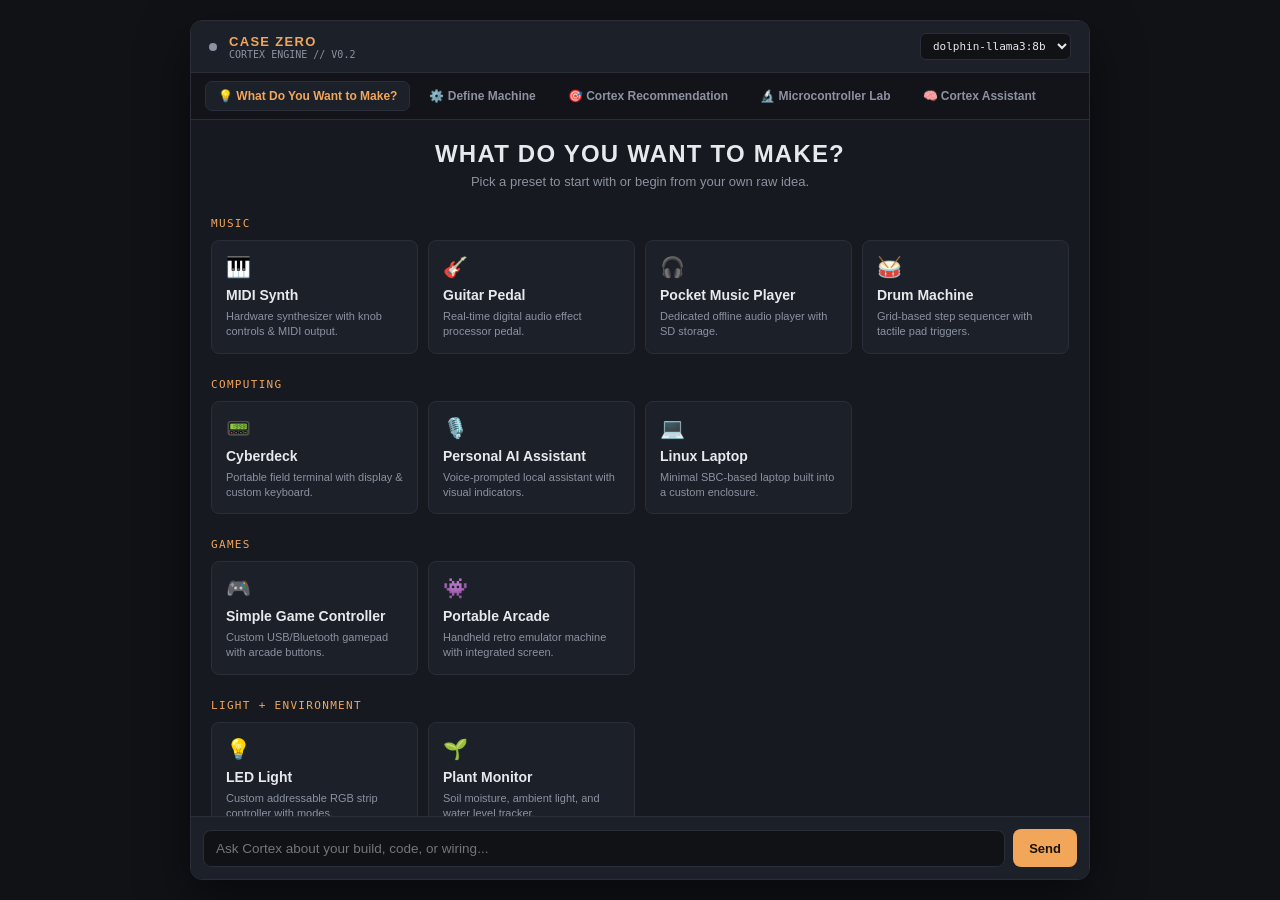
==== index.html @ 2a964c76 "Rename gemini-code-1789108993458.html to index.html" ====
<!DOCTYPE html>
<html lang="en">
<head>
<meta charset="UTF-8">
<meta name="viewport" content="width=device-width, initial-scale=1">
<title>Case Zero — Creation-First Hardware Builder</title>
<style>
  :root{
    --bg: #101216;
    --panel: #161920;
    --panel-2: #1c2029;
    --border: #292e39;
    --border-bright: #3a4150;
    --text: #e7e9ec;
    --muted: #8b92a0;
    --accent: #f2a65a;
    --accent-dim: #7a5a34;
    --accent-glow: rgba(242, 166, 90, 0.15);
    --ok: #4ade80;
    --err: #f2555a;
    --mono: ui-monospace, SFMono-Regular, "SF Mono", Menlo, Consolas, monospace;
    --sans: -apple-system, BlinkMacSystemFont, "Segoe UI", Roboto, Helvetica, Arial, sans-serif;
  }
  *{ box-sizing: border-box; }
  html,body{ height:100%; margin:0; }
  body{
    background: var(--bg); color: var(--text); font-family: var(--sans);
    display:flex; justify-content:center; padding: 20px 16px;
  }
  .device{
    width:100%; max-width: 900px; display:flex; flex-direction:column;
    height: calc(100vh - 40px); background: var(--panel);
    border: 1px solid var(--border); border-radius: 12px; overflow:hidden;
    box-shadow: 0 20px 50px rgba(0,0,0,0.5);
  }
  
  /* TOP BAR */
  .bar{ display:flex; align-items:center; gap:12px; padding: 12px 18px; border-bottom: 1px solid var(--border); background: var(--panel-2); }
  .dot{ width:8px; height:8px; border-radius:50%; background: var(--muted); flex-shrink:0; transition: background .2s; }
  .dot.ok{ background: var(--ok); box-shadow: 0 0 8px var(--ok); }
  .dot.err{ background: var(--err); box-shadow: 0 0 8px var(--err); }
  .bar .device-col{ display:flex; flex-direction:column; }
  .bar .brand{ font-weight:800; font-size: 13px; letter-spacing: 0.1em; color: var(--accent); }
  .bar .device-tag{ font-size: 10px; color: var(--muted); font-family: var(--mono); }
  select#modelSelect{
    margin-left:auto; background: var(--bg); color: var(--text);
    border: 1px solid var(--border); border-radius: 6px; padding: 5px 8px;
    font-family: var(--mono); font-size: 11px;
  }

  /* NAVIGATION */
  .czNav{ display:flex; gap:6px; padding:8px 14px; border-bottom:1px solid var(--border); background:#12141a; overflow-x:auto; flex-shrink:0 }
  .czTab{ flex-shrink:0; background:transparent; color:var(--muted); border:1px solid transparent; border-radius:7px; padding:7px 12px; font-size:12px; font-weight:600; cursor:pointer; transition: all 0.15s ease; }
  .czTab:hover{ color:var(--text); border-color:var(--border) }
  .czTab.active{ background:var(--panel-2); color:var(--accent); border-color:var(--border) }

  /* VIEW STACK */
  .viewStack{ flex:1; min-height:0; overflow:hidden; position: relative; }
  .czView{ display:none; height:100%; overflow-y:auto; padding:20px; }
  .czView.active{ display:block; }

  /* PRESET HUB (WHAT DO YOU WANT TO MAKE?) */
  .hubHeader{ text-align: center; margin-bottom: 28px; }
  .hubHeader h1{ font-size: 24px; font-weight: 800; letter-spacing: 0.05em; margin: 0 0 6px 0; color: var(--text); }
  .hubHeader p{ font-size: 13px; color: var(--muted); margin: 0; }

  .categorySection{ margin-bottom: 24px; }
  .categoryTitle{ font-size: 11px; font-family: var(--mono); letter-spacing: 0.12em; color: var(--accent); margin-bottom: 10px; text-transform: uppercase; }
  .presetGrid{ display: grid; grid-template-columns: repeat(auto-fill, minmax(190px, 1fr)); gap: 10px; }
  .presetCard{
    background: var(--panel-2); border: 1px solid var(--border); border-radius: 8px; padding: 14px;
    cursor: pointer; transition: all 0.15s ease; display: flex; flex-direction: column; gap: 6px;
  }
  .presetCard:hover{ border-color: var(--accent); transform: translateY(-2px); background: #222631; }
  .presetIcon{ font-size: 20px; margin-bottom: 2px; }
  .presetName{ font-weight: 700; font-size: 14px; color: var(--text); }
  .presetDesc{ font-size: 11px; color: var(--muted); line-height: 1.35; }
  .scratchCard{ border: 1px dashed var(--accent-dim); background: var(--accent-glow); }
  .scratchCard:hover{ border-color: var(--accent); background: rgba(242, 166, 90, 0.25); }

  /* DEFINE THE MACHINE FORM */
  .machineForm{ max-width: 680px; margin: 0 auto; display: flex; flex-direction: column; gap: 22px; }
  .formBlock{ background: var(--panel-2); border: 1px solid var(--border); border-radius: 10px; padding: 18px; }
  .formBlock h3{ margin: 0 0 12px 0; font-size: 14px; color: var(--accent); font-family: var(--mono); letter-spacing: 0.05em; }
  
  .checkboxGrid{ display: grid; grid-template-columns: repeat(auto-fill, minmax(180px, 1fr)); gap: 8px; }
  .checkTile{
    display: flex; align-items: center; gap: 8px; background: var(--bg); border: 1px solid var(--border);
    padding: 8px 10px; border-radius: 6px; font-size: 12.5px; cursor: pointer; user-select: none;
  }
  .checkTile input{ accent-color: var(--accent); }
  .checkTile:hover{ border-color: var(--border-bright); }

  .radioGroup{ display: flex; flex-wrap: wrap; gap: 8px; }
  .radioTile{
    background: var(--bg); border: 1px solid var(--border); padding: 8px 14px; border-radius: 6px;
    font-size: 12px; cursor: pointer; font-family: var(--mono); color: var(--muted);
  }
  .radioTile.selected{ border-color: var(--accent); color: var(--accent); background: var(--accent-glow); }

  .submitBtn{
    background: var(--accent); color: #1a1206; border: 0; padding: 12px 20px; border-radius: 8px;
    font-weight: 700; font-size: 13.5px; cursor: pointer; width: 100%; transition: opacity 0.15s ease;
  }
  .submitBtn:hover{ opacity: 0.9; }

  /* CORTEX RECOMMENDS VIEW */
  .recommendBox{ max-width: 720px; margin: 0 auto; display: flex; flex-direction: column; gap: 16px; }
  .recHeader{ background: var(--panel-2); border: 1px solid var(--border); border-radius: 10px; padding: 20px; }
  .recHeader .eyebrow{ font: 10px var(--mono); color: var(--accent); letter-spacing: 0.15em; }
  .recHeader h2{ font-size: 22px; margin: 4px 0 10px 0; }
  .recHeader .whyText{ font-size: 13px; color: var(--muted); line-height: 1.5; margin-bottom: 14px; }
  
  .specPills{ display: flex; gap: 6px; flex-wrap: wrap; margin-top: 10px; }
  .specPill{ background: var(--bg); border: 1px solid var(--border); font-size: 11px; font-family: var(--mono); padding: 4px 8px; border-radius: 4px; color: var(--ok); }

  .partsGrid{ display: grid; grid-template-columns: 1fr 1fr; gap: 12px; }
  .partListCard{ background: var(--panel-2); border: 1px solid var(--border); border-radius: 10px; padding: 16px; }
  .partListCard h4{ margin: 0 0 10px 0; font-size: 12px; font-family: var(--mono); color: var(--accent); }
  .partListCard ul{ margin: 0; padding-left: 18px; font-size: 12.5px; color: var(--text); line-height: 1.6; }

  .gameplanCard{ background: var(--panel-2); border: 1px solid var(--border); border-radius: 10px; padding: 18px; }
  .gameplanCard h3{ margin: 0 0 14px 0; font-size: 14px; font-family: var(--mono); color: var(--accent); }
  .stepRow{ display: flex; gap: 12px; margin-bottom: 12px; font-size: 13px; }
  .stepNum{ font-family: var(--mono); font-weight: 700; color: var(--accent); width: 20px; }
  .stepText b{ display: block; color: var(--text); margin-bottom: 2px; }
  .stepText span{ font-size: 11.5px; color: var(--muted); }

  .machineryBtn{
    background: var(--panel-2); border: 1px solid var(--border-bright); color: var(--accent);
    padding: 10px 16px; border-radius: 8px; font-family: var(--mono); font-size: 11.5px;
    cursor: pointer; text-align: center; margin-top: 10px; transition: all 0.15s ease;
  }
  .machineryBtn:hover{ background: var(--accent-glow); border-color: var(--accent); }

  /* MICROCONTROLLER LAB (THE MACHINERY) */
  .labTable{ width: 100%; border-collapse: collapse; margin-top: 14px; font-size: 12px; }
  .labTable th, .labTable td{ padding: 10px 12px; text-align: left; border-bottom: 1px solid var(--border); }
  .labTable th{ font-family: var(--mono); color: var(--accent); font-size: 10.5px; text-transform: uppercase; background: var(--panel-2); }
  .labTable tr:hover td{ background: var(--panel-2); }

  /* CHAT VIEW */
  .chat{ height: 100%; display:flex; flex-direction:column; gap: 14px; overflow-y: auto; }
  .msg{ max-width: 88%; line-height: 1.5; font-size: 14px; white-space: pre-wrap; word-wrap: break-word; }
  .msg.user{ align-self:flex-end; background: var(--panel-2); border: 1px solid var(--border); padding: 10px 14px; border-radius: 12px 12px 2px 12px; }
  .msg.assistant{ align-self:flex-start; border-left: 2px solid var(--accent); padding-left: 12px; }
  .msg.system{ align-self:center; color: var(--muted); font-family: var(--mono); font-size: 11px; text-align:center; }

  /* INPUT & ATTACH */
  .inputRow{ display:flex; gap:8px; padding: 12px; border-top: 1px solid var(--border); background: var(--panel-2); align-items:flex-end; }
  textarea#input{ flex:1; resize:none; background: var(--bg); color: var(--text); border: 1px solid var(--border); border-radius: 8px; padding: 10px 12px; font-family: var(--sans); font-size: 13.5px; max-height: 120px; }
  textarea#input:focus{ outline: none; border-color: var(--accent-dim); }
  button.actionBtn{ border:none; border-radius: 8px; padding: 0 16px; height: 38px; font-size: 13px; font-weight:600; cursor:pointer; background: var(--accent); color: #1a1206; }
</style>
</head>
<body>

<div class="device">
  <div class="bar">
    <span class="dot" id="statusDot"></span>
    <div class="device-col">
      <span class="brand">CASE ZERO</span>
      <span class="device-tag">CORTEX ENGINE // V0.2</span>
    </div>
    <select id="modelSelect"><option>dolphin-llama3:8b</option></select>
  </div>

  <div class="czNav">
    <button class="czTab active" data-view="hubView">💡 What Do You Want to Make?</button>
    <button class="czTab" data-view="machineView">⚙️ Define Machine</button>
    <button class="czTab" data-view="recommendView">🎯 Cortex Recommendation</button>
    <button class="czTab" data-view="labView">🔬 Microcontroller Lab</button>
    <button class="czTab" data-view="chatView">🧠 Cortex Assistant</button>
  </div>

  <div class="viewStack">
    
    <!-- VIEW 1: PRESET HUB -->
    <section class="czView active" id="hubView">
      <div class="hubHeader">
        <h1>WHAT DO YOU WANT TO MAKE?</h1>
        <p>Pick a preset to start with or begin from your own raw idea.</p>
      </div>

      <div class="categorySection">
        <div class="categoryTitle">MUSIC</div>
        <div class="presetGrid">
          <div class="presetCard" onclick="selectPreset('midi-synth')">
            <div class="presetIcon">🎹</div>
            <div class="presetName">MIDI Synth</div>
            <div class="presetDesc">Hardware synthesizer with knob controls & MIDI output.</div>
          </div>
          <div class="presetCard" onclick="selectPreset('guitar-pedal')">
            <div class="presetIcon">🎸</div>
            <div class="presetName">Guitar Pedal</div>
            <div class="presetDesc">Real-time digital audio effect processor pedal.</div>
          </div>
          <div class="presetCard" onclick="selectPreset('pocket-player')">
            <div class="presetIcon">🎧</div>
            <div class="presetName">Pocket Music Player</div>
            <div class="presetDesc">Dedicated offline audio player with SD storage.</div>
          </div>
          <div class="presetCard" onclick="selectPreset('drum-machine')">
            <div class="presetIcon">🥁</div>
            <div class="presetName">Drum Machine</div>
            <div class="presetDesc">Grid-based step sequencer with tactile pad triggers.</div>
          </div>
        </div>
      </div>

      <div class="categorySection">
        <div class="categoryTitle">COMPUTING</div>
        <div class="presetGrid">
          <div class="presetCard" onclick="selectPreset('cyberdeck')">
            <div class="presetIcon">📟</div>
            <div class="presetName">Cyberdeck</div>
            <div class="presetDesc">Portable field terminal with display & custom keyboard.</div>
          </div>
          <div class="presetCard" onclick="selectPreset('ai-assistant')">
            <div class="presetIcon">🎙️</div>
            <div class="presetName">Personal AI Assistant</div>
            <div class="presetDesc">Voice-prompted local assistant with visual indicators.</div>
          </div>
          <div class="presetCard" onclick="selectPreset('linux-laptop')">
            <div class="presetIcon">💻</div>
            <div class="presetName">Linux Laptop</div>
            <div class="presetDesc">Minimal SBC-based laptop built into a custom enclosure.</div>
          </div>
        </div>
      </div>

      <div class="categorySection">
        <div class="categoryTitle">GAMES</div>
        <div class="presetGrid">
          <div class="presetCard" onclick="selectPreset('game-controller')">
            <div class="presetIcon">🎮</div>
            <div class="presetName">Simple Game Controller</div>
            <div class="presetDesc">Custom USB/Bluetooth gamepad with arcade buttons.</div>
          </div>
          <div class="presetCard" onclick="selectPreset('portable-arcade')">
            <div class="presetIcon">👾</div>
            <div class="presetName">Portable Arcade</div>
            <div class="presetDesc">Handheld retro emulator machine with integrated screen.</div>
          </div>
        </div>
      </div>

      <div class="categorySection">
        <div class="categoryTitle">LIGHT + ENVIRONMENT</div>
        <div class="presetGrid">
          <div class="presetCard" onclick="selectPreset('led-light')">
            <div class="presetIcon">💡</div>
            <div class="presetName">LED Light</div>
            <div class="presetDesc">Custom addressable RGB strip controller with modes.</div>
          </div>
          <div class="presetCard" onclick="selectPreset('plant-monitor')">
            <div class="presetIcon">🌱</div>
            <div class="presetName">Plant Monitor</div>
            <div class="presetDesc">Soil moisture, ambient light, and water level tracker.</div>
          </div>
        </div>
      </div>

      <div class="categorySection">
        <div class="categoryTitle">OR START FROM SCRATCH</div>
        <div class="presetGrid">
          <div class="presetCard scratchCard" onclick="selectPreset('scratch')">
            <div class="presetIcon">✨</div>
            <div class="presetName">I Have An Idea</div>
            <div class="presetDesc">Define a custom hardware machine from a blank slate.</div>
          </div>
        </div>
      </div>
    </section>

    <!-- VIEW 2: DEFINE THE MACHINE -->
    <section class="czView" id="machineView">
      <div class="machineForm">
        <div class="formBlock">
          <h3 id="selectedPresetTitle">DEFINING YOUR MACHINE</h3>
          <p style="font-size: 12.5px; color: var(--muted); margin-bottom: 12px;">What do you want it to do?</p>
          <div class="checkboxGrid" id="functionCheckboxes">
            <label class="checkTile"><input type="checkbox" value="Play sounds"> Play sounds</label>
            <label class="checkTile"><input type="checkbox" value="Accept buttons"> Accept buttons</label>
            <label class="checkTile"><input type="checkbox" value="Read knobs"> Read knobs</label>
            <label class="checkTile"><input type="checkbox" value="Control MIDI"> Control MIDI</label>
            <label class="checkTile"><input type="checkbox" value="Display information"> Display information</label>
            <label class="checkTile"><input type="checkbox" value="Save settings"> Save settings</label>
            <label class="checkTile"><input type="checkbox" value="Connect wirelessly"> Connect wirelessly</label>
          </div>
        </div>

        <div class="formBlock">
          <h3>HOW SHOULD IT CONNECT?</h3>
          <div class="radioGroup" id="connectionGroup">
            <div class="radioTile selected" onclick="selectRadio(this, 'Nothing')">○ Nothing</div>
            <div class="radioTile" onclick="selectRadio(this, 'USB')">○ USB</div>
            <div class="radioTile" onclick="selectRadio(this, 'Wi-Fi')">○ Wi-Fi</div>
            <div class="radioTile" onclick="selectRadio(this, 'Bluetooth')">○ Bluetooth</div>
            <div class="radioTile" onclick="selectRadio(this, 'USB + Bluetooth')">○ USB + Bluetooth</div>
            <div class="radioTile" onclick="selectRadio(this, 'Wi-Fi + Bluetooth')">○ Wi-Fi + Bluetooth</div>
          </div>
        </div>

        <div class="formBlock">
          <h3>HOW MUCH DO YOU WANT TO SPEND?</h3>
          <div class="radioGroup" id="budgetGroup">
            <div class="radioTile selected" onclick="selectRadio(this, '$')">$ Basic</div>
            <div class="radioTile" onclick="selectRadio(this, '$$')">$$ Affordable</div>
            <div class="radioTile" onclick="selectRadio(this, '$$$')">$$$ More capable</div>
            <div class="radioTile" onclick="selectRadio(this, '$$$$')">$$$$ Advanced</div>
            <div class="radioTile" onclick="selectRadio(this, '$$$$$')">$$$$$ Go wild</div>
          </div>
        </div>

        <button class="submitBtn" onclick="generateRecommendation()">CORTEX, RECOMMEND MY BUILD</button>
      </div>
    </section>

    <!-- VIEW 3: CORTEX RECOMMENDS -->
    <section class="czView" id="recommendView">
      <div class="recommendBox">
        <div class="recHeader">
          <div class="eyebrow">CORTEX RECOMMENDS</div>
          <h2 id="recBoardName">Raspberry Pi Pico 2</h2>
          <div class="whyText" id="recWhyText">Good fit for buttons, knobs, MIDI, displays, and real-time hardware control.</div>
          <div style="font-size: 11px; font-family: var(--mono); color: var(--muted); margin-bottom: 6px;">CAPABILITIES VERIFIED:</div>
          <div class="specPills">
            <span class="specPill">✓ GPIO</span>
            <span class="specPill">✓ ADC</span>
            <span class="specPill">✓ PWM</span>
            <span class="specPill">✓ SPI</span>
            <span class="specPill">✓ I2C</span>
          </div>
        </div>

        <div class="partsGrid">
          <div class="partListCard">
            <h4>YOU WILL NEED</h4>
            <ul id="recPartsList">
              <li>Pico 2 Microcontroller</li>
              <li>MIDI interface components</li>
              <li>Potentiometers (10k)</li>
              <li>Tactile buttons</li>
              <li>Breadboard & Wires</li>
            </ul>
          </div>
          <div class="partListCard">
            <h4>YOU MAY ALSO WANT</h4>
            <ul id="recOptionalList">
              <li>OLED Display (128x64)</li>
              <li>Case Zero Enclosure</li>
              <li>Rechargeable LiPo Battery</li>
            </ul>
          </div>
        </div>

        <div class="gameplanCard">
          <h3>BUILD THIS PROJECT</h3>
          <div class="stepRow"><div class="stepNum">1</div><div class="stepText"><b>Get the parts</b><span>Gather your board, sensors, and breadboard cables.</span></div></div>
          <div class="stepRow"><div class="stepNum">2</div><div class="stepText"><b>Wire it</b><span>Follow the Cortex Pin Mapper to build the breadboard prototype.</span></div></div>
          <div class="stepRow"><div class="stepNum">3</div><div class="stepText"><b>Upload the starter code</b><span>Flash the initial C++/MicroPython starter template.</span></div></div>
          <div class="stepRow"><div class="stepNum">4</div><div class="stepText"><b>Test each part</b><span>Run individual diagnostic checks on buttons, knobs, and sensors.</span></div></div>
          <div class="stepRow"><div class="stepNum">5</div><div class="stepText"><b>Make your enclosure</b><span>Fit the working circuit into your Case Zero shell setup.</span></div></div>
          <div class="stepRow"><div class="stepNum">6</div><div class="stepText"><b>Modify it</b><span>Expand capabilities with add-ons and custom code logic.</span></div></div>
        </div>

        <button class="machineryBtn" onclick="switchTab('labView')">WHY THIS BOARD? Reveal Microcontroller Machinery →</button>
      </div>
    </section>

    <!-- VIEW 4: MICROCONTROLLER LAB -->
    <section class="czView" id="labView">
      <div style="margin-bottom: 16px;">
        <div style="font-family: var(--mono); font-size: 10px; color: var(--accent); letter-spacing: 0.1em;">HARDWARE COMPARISON ENGINE</div>
        <h2 style="margin: 4px 0;">Microcontroller Matrix</h2>
        <p style="font-size: 12.5px; color: var(--muted);">Compare options when you want to look under the hood of Cortex's recommendations.</p>
      </div>

      <table class="labTable">
        <thead>
          <tr>
            <th>Board</th>
            <th>Best For</th>
            <th>Cost</th>
            <th>Wireless</th>
            <th>Key Hardware Specs</th>
          </tr>
        </thead>
        <tbody>
          <tr>
            <td><b>Pico 2</b></td>
            <td>Hardware projects & real-time control</td>
            <td>$$</td>
            <td>No</td>
            <td>520 KB SRAM, 4 MB Flash, 2x SPI, 2x I2C, 2x UART, 24 PWM</td>
          </tr>
          <tr>
            <td><b>Pico 2 W</b></td>
            <td>Hardware + wireless connectivity</td>
            <td>$$</td>
            <td>Wi-Fi + Bluetooth</td>
            <td>520 KB SRAM, 4 MB Flash + CYW43439 Wireless module</td>
          </tr>
          <tr>
            <td><b>UNO R4 Minima</b></td>
            <td>Beginner electronics & standard shields</td>
            <td>$$</td>
            <td>No</td>
            <td>32-bit ARM M4, 14 Digital I/O, 6 Analog Inputs, DAC</td>
          </tr>
          <tr>
            <td><b>UNO R4 WiFi</b></td>
            <td>Arduino ecosystem + wireless IoT</td>
            <td>$$$</td>
            <td>Wi-Fi + Bluetooth</td>
            <td>RA4M1 + ESP32-S3 module, 12x8 LED Matrix, Qwiic connector</td>
          </tr>
          <tr>
            <td><b>ESP32-S3</b></td>
            <td>Connected devices & AI/Display builds</td>
            <td>$$$</td>
            <td>Wi-Fi + Bluetooth</td>
            <td>Dual-core Xtensa, USB OTG, Vector hardware acceleration</td>
          </tr>
        </tbody>
      </table>
    </section>

    <!-- VIEW 5: CHAT / CORTEX ASSISTANT -->
    <section class="czView" id="chatView">
      <div class="chat" id="chat">
        <div class="msg system">Cortex engine online. State your build objectives or ask a technical question.</div>
      </div>
    </section>

  </div>

  <div class="inputRow">
    <textarea id="input" rows="1" placeholder="Ask Cortex about your build, code, or wiring..."></textarea>
    <button class="actionBtn" onclick="sendChat()">Send</button>
  </div>
</div>

<script>
  // TAB NAVIGATION
  const tabs = document.querySelectorAll('.czTab');
  const views = document.querySelectorAll('.czView');

  tabs.forEach(tab => {
    tab.addEventListener('click', () => {
      const targetView = tab.getAttribute('data-view');
      switchTab(targetView);
    });
  });

  function switchTab(viewId) {
    tabs.forEach(t => t.classList.remove('active'));
    views.forEach(v => v.classList.remove('active'));
    
    const targetTab = document.querySelector(`.czTab[data-view="${viewId}"]`);
    const targetView = document.getElementById(viewId);
    
    if(targetTab) targetTab.classList.add('active');
    if(targetView) targetView.classList.add('active');
  }

  // PRESET DATA ENGINE
  const PRESETS = {
    'midi-synth': {
      name: 'MIDI Synth',
      functions: ['Play sounds', 'Accept buttons', 'Read knobs', 'Control MIDI'],
      connection: 'USB',
      budget: '$$',
      board: 'Raspberry Pi Pico 2',
      why: 'Good fit for buttons, knobs, MIDI, displays, and real-time hardware audio control.',
      parts: ['Pico 2 Microcontroller', 'MIDI DIN / USB interface', '10k Potentiometers (x4)', 'Tactile Push Buttons (x8)', 'Audio DAC / Passive Low-pass Filter', 'Breadboard & Jumper Wires'],
      optional: ['OLED Display (128x64 I2C)', 'Case Zero Timber Enclosure', 'Rechargeable LiPo Battery Module']
    },
    'guitar-pedal': {
      name: 'Guitar Pedal',
      functions: ['Play sounds', 'Accept buttons', 'Read knobs', 'Save settings'],
      connection: 'Nothing',
      budget: '$$',
      board: 'Raspberry Pi Pico 2',
      why: 'High-clock speed for digital signal processing (DSP) and high analog pin sampling.',
      parts: ['Pico 2 Microcontroller', 'Audio Input/Output Jacks (1/4")', 'Operational Amplifier (Op-Amp)', 'Expression Potentiometers', 'Heavy-duty Footswitch'],
      optional: ['Status LED Ring', 'EEPROM for patch storage', 'Die-cast aluminum case']
    },
    'cyberdeck': {
      name: 'Cyberdeck',
      functions: ['Display information', 'Save settings', 'Accept buttons', 'Connect wirelessly'],
      connection: 'USB + Bluetooth',
      budget: '$$$',
      board: 'ESP32-S3 Board',
      why: 'Native USB OTG support, display driver capabilities, and wireless communication.',
      parts: ['ESP32-S3 Microcontroller', '3.5 inch SPI TFT Screen', 'Mini Mechanical Keyboard Module', 'Custom Power Board', 'MicroSD Card Module'],
      optional: ['LoRa Radio Transceiver', 'Battery Power Gauge', 'Modular Expansion Bus']
    },
    'scratch': {
      name: 'Custom Machine Idea',
      functions: ['Accept buttons', 'Display information'],
      connection: 'USB',
      budget: '$$',
      board: 'Arduino UNO R4 Minima',
      why: 'Versatile starter board with reliable 5V/3.3V tolerance for beginner prototyping.',
      parts: ['Arduino UNO R4 Minima', 'Breadboard', 'Assorted Resistance Kit', 'Jumper Wire Bundle'],
      optional: ['Proto-shield', 'Modular Sensor Pack']
    }
  };

  let currentSelection = PRESETS['midi-synth'];

  function selectPreset(key) {
    currentSelection = PRESETS[key] || PRESETS['scratch'];
    document.getElementById('selectedPresetTitle').textContent = `DEFINING: ${currentSelection.name.toUpperCase()}`;
    
    // Set checkboxes
    const checkboxes = document.querySelectorAll('#functionCheckboxes input');
    checkboxes.forEach(cb => {
      cb.checked = currentSelection.functions.includes(cb.value);
    });

    switchTab('machineView');
  }

  function selectRadio(element, value) {
    const parent = element.parentElement;
    parent.querySelectorAll('.radioTile').forEach(tile => tile.classList.remove('selected'));
    element.classList.add('selected');
  }

  function generateRecommendation() {
    document.getElementById('recBoardName').textContent = currentSelection.board;
    document.getElementById('recWhyText').textContent = currentSelection.why;
    
    const partsList = document.getElementById('recPartsList');
    partsList.innerHTML = currentSelection.parts.map(p => `<li>${p}</li>`).join('');

    const optionalList = document.getElementById('recOptionalList');
    optionalList.innerHTML = currentSelection.optional.map(o => `<li>${o}</li>`).join('');

    switchTab('recommendView');
  }

  // BASIC CHAT STUB
  function sendChat() {
    const input = document.getElementById('input');
    const msg = input.value.trim();
    if(!msg) return;

    const chat = document.getElementById('chat');
    const userDiv = document.createElement('div');
    userDiv.className = 'msg user';
    userDiv.textContent = msg;
    chat.appendChild(userDiv);

    input.value = '';
    chat.scrollTop = chat.scrollHeight;

    setTimeout(() => {
      const assistantDiv = document.createElement('div');
      assistantDiv.className = 'msg assistant';
      assistantDiv.textContent = `Cortex response to: "${msg}"\n\nTo build this, make sure your pin configuration matches your hardware bus choices (SPI/I2C).`;
      chat.appendChild(assistantDiv);
      chat.scrollTop = chat.scrollHeight;
    }, 600);
  }
</script>
</body>
</html>
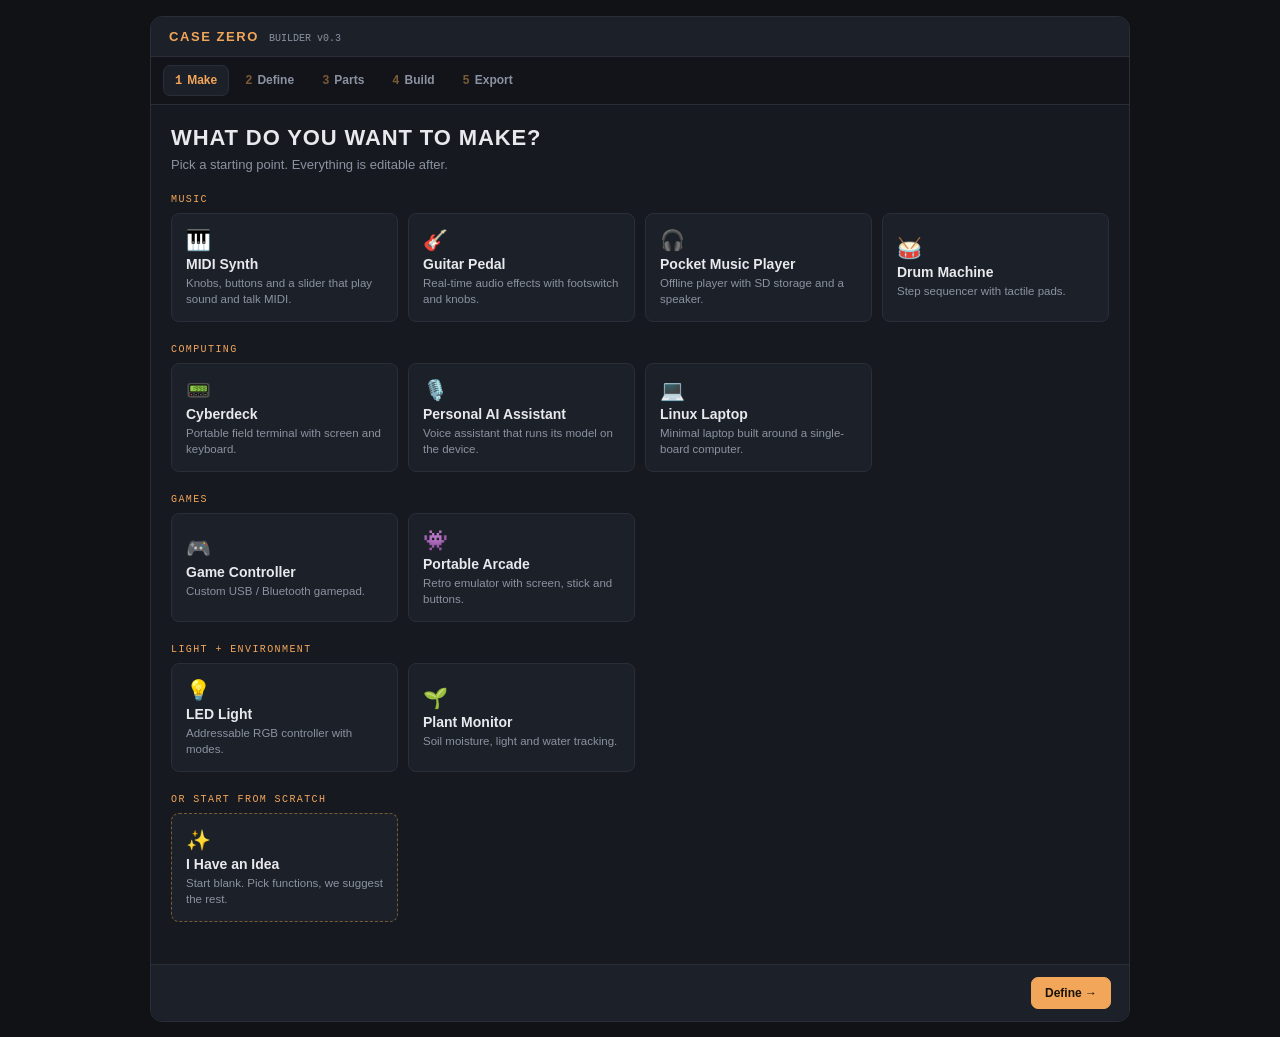
==== commit e195dc12: "Change greeting from 'Hello' to 'Goodbye'" ====
--- a/index.html
+++ b/index.html
@@ -3,569 +3,779 @@
 <head>
 <meta charset="UTF-8">
 <meta name="viewport" content="width=device-width, initial-scale=1">
-<title>Case Zero — Creation-First Hardware Builder</title>
+<!-- Site Created & Designed by Jasilyn A. Anderson | NOCIV.CO -->
+<title>Case Zero Builder</title>
 <style>
-  :root{
-    --bg: #101216;
-    --panel: #161920;
-    --panel-2: #1c2029;
-    --border: #292e39;
-    --border-bright: #3a4150;
-    --text: #e7e9ec;
-    --muted: #8b92a0;
-    --accent: #f2a65a;
-    --accent-dim: #7a5a34;
-    --accent-glow: rgba(242, 166, 90, 0.15);
-    --ok: #4ade80;
-    --err: #f2555a;
-    --mono: ui-monospace, SFMono-Regular, "SF Mono", Menlo, Consolas, monospace;
-    --sans: -apple-system, BlinkMacSystemFont, "Segoe UI", Roboto, Helvetica, Arial, sans-serif;
-  }
-  *{ box-sizing: border-box; }
-  html,body{ height:100%; margin:0; }
-  body{
-    background: var(--bg); color: var(--text); font-family: var(--sans);
-    display:flex; justify-content:center; padding: 20px 16px;
-  }
-  .device{
-    width:100%; max-width: 900px; display:flex; flex-direction:column;
-    height: calc(100vh - 40px); background: var(--panel);
-    border: 1px solid var(--border); border-radius: 12px; overflow:hidden;
-    box-shadow: 0 20px 50px rgba(0,0,0,0.5);
-  }
-  
-  /* TOP BAR */
-  .bar{ display:flex; align-items:center; gap:12px; padding: 12px 18px; border-bottom: 1px solid var(--border); background: var(--panel-2); }
-  .dot{ width:8px; height:8px; border-radius:50%; background: var(--muted); flex-shrink:0; transition: background .2s; }
-  .dot.ok{ background: var(--ok); box-shadow: 0 0 8px var(--ok); }
-  .dot.err{ background: var(--err); box-shadow: 0 0 8px var(--err); }
-  .bar .device-col{ display:flex; flex-direction:column; }
-  .bar .brand{ font-weight:800; font-size: 13px; letter-spacing: 0.1em; color: var(--accent); }
-  .bar .device-tag{ font-size: 10px; color: var(--muted); font-family: var(--mono); }
-  select#modelSelect{
-    margin-left:auto; background: var(--bg); color: var(--text);
-    border: 1px solid var(--border); border-radius: 6px; padding: 5px 8px;
-    font-family: var(--mono); font-size: 11px;
-  }
-
-  /* NAVIGATION */
-  .czNav{ display:flex; gap:6px; padding:8px 14px; border-bottom:1px solid var(--border); background:#12141a; overflow-x:auto; flex-shrink:0 }
-  .czTab{ flex-shrink:0; background:transparent; color:var(--muted); border:1px solid transparent; border-radius:7px; padding:7px 12px; font-size:12px; font-weight:600; cursor:pointer; transition: all 0.15s ease; }
-  .czTab:hover{ color:var(--text); border-color:var(--border) }
-  .czTab.active{ background:var(--panel-2); color:var(--accent); border-color:var(--border) }
-
-  /* VIEW STACK */
-  .viewStack{ flex:1; min-height:0; overflow:hidden; position: relative; }
-  .czView{ display:none; height:100%; overflow-y:auto; padding:20px; }
-  .czView.active{ display:block; }
-
-  /* PRESET HUB (WHAT DO YOU WANT TO MAKE?) */
-  .hubHeader{ text-align: center; margin-bottom: 28px; }
-  .hubHeader h1{ font-size: 24px; font-weight: 800; letter-spacing: 0.05em; margin: 0 0 6px 0; color: var(--text); }
-  .hubHeader p{ font-size: 13px; color: var(--muted); margin: 0; }
-
-  .categorySection{ margin-bottom: 24px; }
-  .categoryTitle{ font-size: 11px; font-family: var(--mono); letter-spacing: 0.12em; color: var(--accent); margin-bottom: 10px; text-transform: uppercase; }
-  .presetGrid{ display: grid; grid-template-columns: repeat(auto-fill, minmax(190px, 1fr)); gap: 10px; }
-  .presetCard{
-    background: var(--panel-2); border: 1px solid var(--border); border-radius: 8px; padding: 14px;
-    cursor: pointer; transition: all 0.15s ease; display: flex; flex-direction: column; gap: 6px;
-  }
-  .presetCard:hover{ border-color: var(--accent); transform: translateY(-2px); background: #222631; }
-  .presetIcon{ font-size: 20px; margin-bottom: 2px; }
-  .presetName{ font-weight: 700; font-size: 14px; color: var(--text); }
-  .presetDesc{ font-size: 11px; color: var(--muted); line-height: 1.35; }
-  .scratchCard{ border: 1px dashed var(--accent-dim); background: var(--accent-glow); }
-  .scratchCard:hover{ border-color: var(--accent); background: rgba(242, 166, 90, 0.25); }
-
-  /* DEFINE THE MACHINE FORM */
-  .machineForm{ max-width: 680px; margin: 0 auto; display: flex; flex-direction: column; gap: 22px; }
-  .formBlock{ background: var(--panel-2); border: 1px solid var(--border); border-radius: 10px; padding: 18px; }
-  .formBlock h3{ margin: 0 0 12px 0; font-size: 14px; color: var(--accent); font-family: var(--mono); letter-spacing: 0.05em; }
-  
-  .checkboxGrid{ display: grid; grid-template-columns: repeat(auto-fill, minmax(180px, 1fr)); gap: 8px; }
-  .checkTile{
-    display: flex; align-items: center; gap: 8px; background: var(--bg); border: 1px solid var(--border);
-    padding: 8px 10px; border-radius: 6px; font-size: 12.5px; cursor: pointer; user-select: none;
-  }
-  .checkTile input{ accent-color: var(--accent); }
-  .checkTile:hover{ border-color: var(--border-bright); }
-
-  .radioGroup{ display: flex; flex-wrap: wrap; gap: 8px; }
-  .radioTile{
-    background: var(--bg); border: 1px solid var(--border); padding: 8px 14px; border-radius: 6px;
-    font-size: 12px; cursor: pointer; font-family: var(--mono); color: var(--muted);
-  }
-  .radioTile.selected{ border-color: var(--accent); color: var(--accent); background: var(--accent-glow); }
-
-  .submitBtn{
-    background: var(--accent); color: #1a1206; border: 0; padding: 12px 20px; border-radius: 8px;
-    font-weight: 700; font-size: 13.5px; cursor: pointer; width: 100%; transition: opacity 0.15s ease;
-  }
-  .submitBtn:hover{ opacity: 0.9; }
-
-  /* CORTEX RECOMMENDS VIEW */
-  .recommendBox{ max-width: 720px; margin: 0 auto; display: flex; flex-direction: column; gap: 16px; }
-  .recHeader{ background: var(--panel-2); border: 1px solid var(--border); border-radius: 10px; padding: 20px; }
-  .recHeader .eyebrow{ font: 10px var(--mono); color: var(--accent); letter-spacing: 0.15em; }
-  .recHeader h2{ font-size: 22px; margin: 4px 0 10px 0; }
-  .recHeader .whyText{ font-size: 13px; color: var(--muted); line-height: 1.5; margin-bottom: 14px; }
-  
-  .specPills{ display: flex; gap: 6px; flex-wrap: wrap; margin-top: 10px; }
-  .specPill{ background: var(--bg); border: 1px solid var(--border); font-size: 11px; font-family: var(--mono); padding: 4px 8px; border-radius: 4px; color: var(--ok); }
-
-  .partsGrid{ display: grid; grid-template-columns: 1fr 1fr; gap: 12px; }
-  .partListCard{ background: var(--panel-2); border: 1px solid var(--border); border-radius: 10px; padding: 16px; }
-  .partListCard h4{ margin: 0 0 10px 0; font-size: 12px; font-family: var(--mono); color: var(--accent); }
-  .partListCard ul{ margin: 0; padding-left: 18px; font-size: 12.5px; color: var(--text); line-height: 1.6; }
-
-  .gameplanCard{ background: var(--panel-2); border: 1px solid var(--border); border-radius: 10px; padding: 18px; }
-  .gameplanCard h3{ margin: 0 0 14px 0; font-size: 14px; font-family: var(--mono); color: var(--accent); }
-  .stepRow{ display: flex; gap: 12px; margin-bottom: 12px; font-size: 13px; }
-  .stepNum{ font-family: var(--mono); font-weight: 700; color: var(--accent); width: 20px; }
-  .stepText b{ display: block; color: var(--text); margin-bottom: 2px; }
-  .stepText span{ font-size: 11.5px; color: var(--muted); }
-
-  .machineryBtn{
-    background: var(--panel-2); border: 1px solid var(--border-bright); color: var(--accent);
-    padding: 10px 16px; border-radius: 8px; font-family: var(--mono); font-size: 11.5px;
-    cursor: pointer; text-align: center; margin-top: 10px; transition: all 0.15s ease;
-  }
-  .machineryBtn:hover{ background: var(--accent-glow); border-color: var(--accent); }
-
-  /* MICROCONTROLLER LAB (THE MACHINERY) */
-  .labTable{ width: 100%; border-collapse: collapse; margin-top: 14px; font-size: 12px; }
-  .labTable th, .labTable td{ padding: 10px 12px; text-align: left; border-bottom: 1px solid var(--border); }
-  .labTable th{ font-family: var(--mono); color: var(--accent); font-size: 10.5px; text-transform: uppercase; background: var(--panel-2); }
-  .labTable tr:hover td{ background: var(--panel-2); }
-
-  /* CHAT VIEW */
-  .chat{ height: 100%; display:flex; flex-direction:column; gap: 14px; overflow-y: auto; }
-  .msg{ max-width: 88%; line-height: 1.5; font-size: 14px; white-space: pre-wrap; word-wrap: break-word; }
-  .msg.user{ align-self:flex-end; background: var(--panel-2); border: 1px solid var(--border); padding: 10px 14px; border-radius: 12px 12px 2px 12px; }
-  .msg.assistant{ align-self:flex-start; border-left: 2px solid var(--accent); padding-left: 12px; }
-  .msg.system{ align-self:center; color: var(--muted); font-family: var(--mono); font-size: 11px; text-align:center; }
-
-  /* INPUT & ATTACH */
-  .inputRow{ display:flex; gap:8px; padding: 12px; border-top: 1px solid var(--border); background: var(--panel-2); align-items:flex-end; }
-  textarea#input{ flex:1; resize:none; background: var(--bg); color: var(--text); border: 1px solid var(--border); border-radius: 8px; padding: 10px 12px; font-family: var(--sans); font-size: 13.5px; max-height: 120px; }
-  textarea#input:focus{ outline: none; border-color: var(--accent-dim); }
-  button.actionBtn{ border:none; border-radius: 8px; padding: 0 16px; height: 38px; font-size: 13px; font-weight:600; cursor:pointer; background: var(--accent); color: #1a1206; }
+:root{
+  --bg:#101216; --panel:#161920; --panel-2:#1c2029; --border:#292e39; --border-bright:#3a4150;
+  --text:#e7e9ec; --muted:#8b92a0; --accent:#f2a65a; --accent-dim:#7a5a34; --accent-glow:rgba(242,166,90,.15);
+  --ok:#4ade80; --warn:#facc15; --err:#f2555a;
+  --mono:ui-monospace,SFMono-Regular,"SF Mono",Menlo,Consolas,monospace;
+  --sans:-apple-system,BlinkMacSystemFont,"Segoe UI",Roboto,Helvetica,Arial,sans-serif;
+}
+*{box-sizing:border-box}
+html,body{margin:0;min-height:100%}
+body{background:var(--bg);color:var(--text);font-family:var(--sans);display:flex;justify-content:center;padding:16px}
+.app{width:100%;max-width:980px;background:var(--panel);border:1px solid var(--border);border-radius:12px;overflow:hidden;display:flex;flex-direction:column;min-height:calc(100vh - 32px)}
+.bar{display:flex;align-items:baseline;gap:10px;padding:12px 18px;border-bottom:1px solid var(--border);background:var(--panel-2)}
+.brand{font-weight:800;font-size:13px;letter-spacing:.12em;color:var(--accent)}
+.tag{font:10px var(--mono);color:var(--muted)}
+.steps{display:flex;gap:4px;padding:8px 12px;border-bottom:1px solid var(--border);background:#12141a;overflow-x:auto}
+.stepBtn{flex-shrink:0;background:transparent;color:var(--muted);border:1px solid transparent;border-radius:7px;padding:7px 11px;font-size:12px;font-weight:600;cursor:pointer}
+.stepBtn b{font-family:var(--mono);margin-right:5px;color:var(--accent-dim)}
+.stepBtn.active{background:var(--panel-2);color:var(--accent);border-color:var(--border)}
+.stepBtn.active b{color:var(--accent)}
+main{flex:1;padding:20px;overflow-y:auto}
+.view{display:none}.view.active{display:block}
+h1{font-size:22px;letter-spacing:.04em;margin:0 0 6px}
+.sub{font-size:13px;color:var(--muted);margin:0 0 22px}
+.eyebrow{font:10px var(--mono);letter-spacing:.14em;color:var(--accent);text-transform:uppercase;margin-bottom:8px}
+.card{background:var(--panel-2);border:1px solid var(--border);border-radius:10px;padding:16px}
+.card h4{margin:0 0 10px;font:11px var(--mono);letter-spacing:.08em;color:var(--accent)}
+.card ul{margin:0;padding-left:18px;font-size:13px;line-height:1.6}
+.stack{display:flex;flex-direction:column;gap:14px}
+.two{display:grid;grid-template-columns:1fr 1fr;gap:14px}
+@media(max-width:700px){.two{grid-template-columns:1fr}}
+
+/* make */
+.cat{margin-bottom:22px}
+.presetGrid{display:grid;grid-template-columns:repeat(auto-fill,minmax(190px,1fr));gap:10px}
+.preset{background:var(--panel-2);border:1px solid var(--border);border-radius:8px;padding:14px;cursor:pointer;text-align:left;color:var(--text);font-family:var(--sans);transition:border-color .12s,transform .12s}
+.preset:hover{border-color:var(--accent);transform:translateY(-2px)}
+.preset.sel{border-color:var(--accent);background:var(--accent-glow)}
+.preset .ic{font-size:20px}
+.preset .nm{font-weight:700;font-size:14px;margin:4px 0}
+.preset .ds{font-size:11.5px;color:var(--muted);line-height:1.35}
+.preset.scratch{border-style:dashed;border-color:var(--accent-dim)}
+
+/* define */
+.tiles{display:grid;grid-template-columns:repeat(auto-fill,minmax(190px,1fr));gap:8px}
+.tile{display:flex;align-items:center;gap:8px;background:var(--bg);border:1px solid var(--border);padding:9px 10px;border-radius:6px;font-size:12.5px;cursor:pointer;user-select:none}
+.tile input{accent-color:var(--accent)}
+.tile.on{border-color:var(--accent-dim)}
+.radios{display:flex;flex-wrap:wrap;gap:8px}
+.radio{background:var(--bg);border:1px solid var(--border);padding:8px 13px;border-radius:6px;font:12px var(--mono);color:var(--muted);cursor:pointer}
+.radio.on{border-color:var(--accent);color:var(--accent);background:var(--accent-glow)}
+
+/* parts */
+.rec h2{font-size:22px;margin:0 0 4px}
+.rec .spec{font:11px var(--mono);color:var(--muted);margin-bottom:10px}
+.rec .why{font-size:13px;line-height:1.5}
+.warnLine{font-size:12px;color:var(--warn);margin-top:6px}
+table.cmp{width:100%;border-collapse:collapse;font-size:12px}
+.cmp th,.cmp td{padding:9px 10px;text-align:left;border-bottom:1px solid var(--border)}
+.cmp th{font:10px var(--mono);color:var(--accent);text-transform:uppercase}
+.cmp tr.cmpRow{cursor:pointer}.cmp tr.cmpRow:hover td{background:#222631}
+.cmp tr.pick td{background:var(--accent-glow)}
+.meter{height:6px;background:var(--bg);border-radius:3px;overflow:hidden;min-width:60px}
+.meter i{display:block;height:100%;background:var(--accent)}
+.tableWrap{overflow-x:auto}
+
+/* build */
+.buildTop{display:flex;flex-wrap:wrap;gap:10px;margin-bottom:14px;align-items:center}
+.seg{display:inline-flex;border:1px solid var(--border);border-radius:8px;overflow:hidden}
+.seg button{background:var(--bg);color:var(--muted);border:0;padding:8px 14px;font:12px var(--mono);cursor:pointer}
+.seg button.on{background:var(--accent-glow);color:var(--accent)}
+.buildGrid{display:grid;grid-template-columns:minmax(0,1.3fr) minmax(0,1fr);gap:16px}
+@media(max-width:760px){.buildGrid{grid-template-columns:1fr}}
+#gridHost svg{width:100%;max-width:560px;display:block;margin:0 auto;touch-action:manipulation}
+#gridHost.placing svg{cursor:crosshair}
+.plate{fill:#191c23;stroke:var(--border-bright);stroke-width:.8}
+.cell{fill:none;stroke:#262b35;stroke-width:.4}
+.mag{fill:#2a2f3a;stroke:#4a5263;stroke-width:.5}
+.fp{fill:rgba(242,166,90,.10);stroke:var(--accent);stroke-width:.7}
+.fp.sel{stroke:#fff;stroke-width:1.3;fill:rgba(242,166,90,.2)}
+.fp.bad{stroke:var(--err);fill:rgba(242,85,90,.15)}
+.cut{fill:#0b0c0f;stroke:var(--accent-dim);stroke-width:.5}
+.lbl{fill:var(--text);font:4.5px var(--sans);pointer-events:none}
+.selBar{display:flex;flex-wrap:wrap;gap:8px;align-items:center;justify-content:center;min-height:40px;margin-top:10px;font-size:12.5px;color:var(--muted)}
+.btn{background:var(--panel-2);border:1px solid var(--border-bright);color:var(--text);padding:8px 13px;border-radius:7px;font-size:12px;font-weight:600;cursor:pointer}
+.btn:hover{border-color:var(--accent)}
+.btn.primary{background:var(--accent);color:#1a1206;border-color:var(--accent)}
+.btn:disabled{opacity:.45;cursor:not-allowed}
+.btn.small{padding:5px 9px;font-size:11px}
+.depthNote{text-align:center;font:10.5px var(--mono);color:var(--muted);margin-top:6px}
+.chips{display:flex;flex-wrap:wrap;gap:6px;margin-bottom:10px}
+.chip{background:var(--bg);border:1px solid var(--border);color:var(--text);border-radius:999px;padding:6px 11px;font-size:12px;cursor:pointer}
+.chip .n{font-family:var(--mono);color:var(--muted);margin-left:5px}
+.chip.done{border-color:rgba(74,222,128,.4)}.chip.done .n{color:var(--ok)}
+.chip.active{border-color:var(--accent);background:var(--accent-glow)}
+select.any{width:100%;background:var(--bg);color:var(--text);border:1px solid var(--border);border-radius:6px;padding:8px;font-size:12.5px;margin-bottom:10px}
+.row{display:flex;gap:8px;flex-wrap:wrap}
+.issues{list-style:none;padding:0!important;margin:0}
+.issues li{padding:6px 0 6px 20px;position:relative;font-size:12.5px;border-bottom:1px solid var(--border)}
+.issues li:last-child{border-bottom:0}
+.issues li::before{content:"";position:absolute;left:4px;top:12px;width:7px;height:7px;border-radius:50%}
+.issues li.err::before{background:var(--err)}.issues li.warn::before{background:var(--warn)}.issues li.ok::before{background:var(--ok)}
+.small{font-size:11.5px;color:var(--muted);line-height:1.45}
+
+/* footer + toast */
+footer{display:flex;justify-content:space-between;gap:10px;padding:12px 18px;border-top:1px solid var(--border);background:var(--panel-2)}
+.toast{position:fixed;left:50%;bottom:24px;transform:translateX(-50%) translateY(20px);background:#2a2f3a;color:var(--text);border:1px solid var(--border-bright);padding:10px 16px;border-radius:8px;font-size:13px;opacity:0;pointer-events:none;transition:all .2s;max-width:90vw;text-align:center}
+.toast.show{opacity:1;transform:translateX(-50%) translateY(0)}
 </style>
 </head>
 <body>
-
-<div class="device">
-  <div class="bar">
-    <span class="dot" id="statusDot"></span>
-    <div class="device-col">
-      <span class="brand">CASE ZERO</span>
-      <span class="device-tag">CORTEX ENGINE // V0.2</span>
-    </div>
-    <select id="modelSelect"><option>dolphin-llama3:8b</option></select>
-  </div>
-
-  <div class="czNav">
-    <button class="czTab active" data-view="hubView">💡 What Do You Want to Make?</button>
-    <button class="czTab" data-view="machineView">⚙️ Define Machine</button>
-    <button class="czTab" data-view="recommendView">🎯 Cortex Recommendation</button>
-    <button class="czTab" data-view="labView">🔬 Microcontroller Lab</button>
-    <button class="czTab" data-view="chatView">🧠 Cortex Assistant</button>
-  </div>
-
-  <div class="viewStack">
-    
-    <!-- VIEW 1: PRESET HUB -->
-    <section class="czView active" id="hubView">
-      <div class="hubHeader">
-        <h1>WHAT DO YOU WANT TO MAKE?</h1>
-        <p>Pick a preset to start with or begin from your own raw idea.</p>
+<div class="app">
+  <div class="bar"><span class="brand">CASE ZERO</span><span class="tag">BUILDER v0.3</span></div>
+  <nav class="steps" id="steps"></nav>
+  <main>
+    <section class="view" id="v-make"></section>
+    <section class="view" id="v-define"></section>
+    <section class="view" id="v-parts"></section>
+    <section class="view" id="v-build">
+      <div class="buildTop">
+        <div class="seg" id="shellSeg"></div>
+        <div class="seg" id="panelSeg"></div>
       </div>
-
-      <div class="categorySection">
-        <div class="categoryTitle">MUSIC</div>
-        <div class="presetGrid">
-          <div class="presetCard" onclick="selectPreset('midi-synth')">
-            <div class="presetIcon">🎹</div>
-            <div class="presetName">MIDI Synth</div>
-            <div class="presetDesc">Hardware synthesizer with knob controls & MIDI output.</div>
+      <div class="buildGrid">
+        <div>
+          <div id="gridHost"></div>
+          <div class="selBar" id="selBar"></div>
+          <div class="depthNote" id="depthNote"></div>
+        </div>
+        <div class="stack">
+          <div class="card">
+            <h4>PARTS FOR THIS PANEL</h4>
+            <div class="chips" id="tray"></div>
+            <select class="any" id="anyPart"></select>
+            <div class="row">
+              <button class="btn small" id="autoBtn">Auto-arrange</button>
+              <button class="btn small" id="clearBtn">Clear this panel</button>
+            </div>
           </div>
-          <div class="presetCard" onclick="selectPreset('guitar-pedal')">
-            <div class="presetIcon">🎸</div>
-            <div class="presetName">Guitar Pedal</div>
-            <div class="presetDesc">Real-time digital audio effect processor pedal.</div>
-          </div>
-          <div class="presetCard" onclick="selectPreset('pocket-player')">
-            <div class="presetIcon">🎧</div>
-            <div class="presetName">Pocket Music Player</div>
-            <div class="presetDesc">Dedicated offline audio player with SD storage.</div>
-          </div>
-          <div class="presetCard" onclick="selectPreset('drum-machine')">
-            <div class="presetIcon">🥁</div>
-            <div class="presetName">Drum Machine</div>
-            <div class="presetDesc">Grid-based step sequencer with tactile pad triggers.</div>
-          </div>
-        </div>
-      </div>
-
-      <div class="categorySection">
-        <div class="categoryTitle">COMPUTING</div>
-        <div class="presetGrid">
-          <div class="presetCard" onclick="selectPreset('cyberdeck')">
-            <div class="presetIcon">📟</div>
-            <div class="presetName">Cyberdeck</div>
-            <div class="presetDesc">Portable field terminal with display & custom keyboard.</div>
-          </div>
-          <div class="presetCard" onclick="selectPreset('ai-assistant')">
-            <div class="presetIcon">🎙️</div>
-            <div class="presetName">Personal AI Assistant</div>
-            <div class="presetDesc">Voice-prompted local assistant with visual indicators.</div>
-          </div>
-          <div class="presetCard" onclick="selectPreset('linux-laptop')">
-            <div class="presetIcon">💻</div>
-            <div class="presetName">Linux Laptop</div>
-            <div class="presetDesc">Minimal SBC-based laptop built into a custom enclosure.</div>
-          </div>
-        </div>
-      </div>
-
-      <div class="categorySection">
-        <div class="categoryTitle">GAMES</div>
-        <div class="presetGrid">
-          <div class="presetCard" onclick="selectPreset('game-controller')">
-            <div class="presetIcon">🎮</div>
-            <div class="presetName">Simple Game Controller</div>
-            <div class="presetDesc">Custom USB/Bluetooth gamepad with arcade buttons.</div>
-          </div>
-          <div class="presetCard" onclick="selectPreset('portable-arcade')">
-            <div class="presetIcon">👾</div>
-            <div class="presetName">Portable Arcade</div>
-            <div class="presetDesc">Handheld retro emulator machine with integrated screen.</div>
-          </div>
-        </div>
-      </div>
-
-      <div class="categorySection">
-        <div class="categoryTitle">LIGHT + ENVIRONMENT</div>
-        <div class="presetGrid">
-          <div class="presetCard" onclick="selectPreset('led-light')">
-            <div class="presetIcon">💡</div>
-            <div class="presetName">LED Light</div>
-            <div class="presetDesc">Custom addressable RGB strip controller with modes.</div>
-          </div>
-          <div class="presetCard" onclick="selectPreset('plant-monitor')">
-            <div class="presetIcon">🌱</div>
-            <div class="presetName">Plant Monitor</div>
-            <div class="presetDesc">Soil moisture, ambient light, and water level tracker.</div>
-          </div>
-        </div>
-      </div>
-
-      <div class="categorySection">
-        <div class="categoryTitle">OR START FROM SCRATCH</div>
-        <div class="presetGrid">
-          <div class="presetCard scratchCard" onclick="selectPreset('scratch')">
-            <div class="presetIcon">✨</div>
-            <div class="presetName">I Have An Idea</div>
-            <div class="presetDesc">Define a custom hardware machine from a blank slate.</div>
+          <div class="card">
+            <h4>CHECKS</h4>
+            <ul class="issues" id="issueList"></ul>
           </div>
         </div>
       </div>
     </section>
-
-    <!-- VIEW 2: DEFINE THE MACHINE -->
-    <section class="czView" id="machineView">
-      <div class="machineForm">
-        <div class="formBlock">
-          <h3 id="selectedPresetTitle">DEFINING YOUR MACHINE</h3>
-          <p style="font-size: 12.5px; color: var(--muted); margin-bottom: 12px;">What do you want it to do?</p>
-          <div class="checkboxGrid" id="functionCheckboxes">
-            <label class="checkTile"><input type="checkbox" value="Play sounds"> Play sounds</label>
-            <label class="checkTile"><input type="checkbox" value="Accept buttons"> Accept buttons</label>
-            <label class="checkTile"><input type="checkbox" value="Read knobs"> Read knobs</label>
-            <label class="checkTile"><input type="checkbox" value="Control MIDI"> Control MIDI</label>
-            <label class="checkTile"><input type="checkbox" value="Display information"> Display information</label>
-            <label class="checkTile"><input type="checkbox" value="Save settings"> Save settings</label>
-            <label class="checkTile"><input type="checkbox" value="Connect wirelessly"> Connect wirelessly</label>
+    <section class="view" id="v-export"></section>
+  </main>
+  <footer>
+    <button class="btn" id="backBtn">← Back</button>
+    <button class="btn primary" id="nextBtn">Next →</button>
+  </footer>
+</div>
+<div class="toast" id="toast"></div>
+
+<script>
+/* ---------- helpers ---------- */
+const $ = s => document.querySelector(s);
+const esc = s => String(s).replace(/[&<>"']/g, c => ({'&':'&amp;','<':'&lt;','>':'&gt;','"':'&quot;',"'":'&#39;'}[c]));
+let toastT;
+function toast(msg){ const t=$('#toast'); t.textContent=msg; t.classList.add('show'); clearTimeout(toastT); toastT=setTimeout(()=>t.classList.remove('show'),2200); }
+function download(name, text, type='text/plain'){ const a=document.createElement('a'); a.href=URL.createObjectURL(new Blob([text],{type})); a.download=name; a.click(); setTimeout(()=>URL.revokeObjectURL(a.href),1000); }
+
+/* ---------- data: functions, connections, budgets ---------- */
+const FUNCS = [
+  ['buttons','Buttons','buttons'],
+  ['knobs','Knobs & sliders','knobs and sliders'],
+  ['display','Small screen (menus, readouts)','small screens'],
+  ['video','Big screen / Linux / emulators','big screens and Linux'],
+  ['power','Heavy apps (desktop, browser, local AI)','heavy apps'],
+  ['sound','Play sounds','sound'],
+  ['dsp','Process audio live (effects)','live audio effects'],
+  ['midi','MIDI','MIDI'],
+  ['mic','Microphone','microphones'],
+  ['leds','LEDs','LEDs'],
+  ['sensors','Read sensors','sensors'],
+  ['storage','Save files or settings','storage'],
+  ['hid','Act as keyboard / gamepad','keyboard and gamepad mode'],
+  ['battery','Run on battery','battery power']
+].map(([id,label,short])=>({id,label,short}));
+const FL = Object.fromEntries(FUNCS.map(f=>[f.id,f]));
+const WEIGHT = {dsp:2, video:2, power:2};
+const CONNS = [['none','Nothing'],['usb','USB'],['wifi','Wi-Fi'],['bt','Bluetooth'],['usb+bt','USB + Bluetooth'],['wifi+bt','Wi-Fi + Bluetooth']];
+const BUDGETS = [[1,'$ Basic'],[2,'$$ Affordable'],[3,'$$$ More capable'],[4,'$$$$ Advanced'],[5,'$$$$$ Go wild']];
+const TIER = t => '$'.repeat(t);
+
+/* ---------- data: boards (rules engine) ---------- */
+/* fit: 0 = can't without add-ons, 1 = possible, 2 = good, 3 = great */
+const F = o => Object.assign({buttons:1,knobs:1,display:1,power:0,sound:1,dsp:0,midi:1,mic:0,leds:1,sensors:1,storage:1,hid:1,battery:1}, o);
+const BOARDS = [
+  {id:'pico2', name:'Raspberry Pi Pico 2', tier:1, usb:true, wifi:false, bt:false, linux:false,
+   specs:'RP2350 · 520 KB SRAM · 4 MB flash · 3 ADC · 24 PWM',
+   fit:F({buttons:3,knobs:3,midi:3,sound:2,dsp:1,display:2,storage:2,sensors:3,leds:3,battery:2,hid:3,mic:1})},
+  {id:'pico2w', name:'Raspberry Pi Pico 2 W', tier:1, usb:true, wifi:true, bt:true, linux:false,
+   specs:'RP2350 · 520 KB SRAM · Wi-Fi + Bluetooth (CYW43439)',
+   fit:F({buttons:3,knobs:3,midi:3,sound:2,dsp:1,display:2,storage:2,sensors:3,leds:3,battery:2,hid:3,mic:1})},
+  {id:'esp32s3', name:'ESP32-S3 DevKit', tier:2, usb:true, wifi:true, bt:true, linux:false,
+   specs:'Dual-core 240 MHz · native USB · Wi-Fi + Bluetooth LE',
+   fit:F({buttons:3,knobs:2,midi:2,sound:3,dsp:2,display:3,storage:3,sensors:3,leds:3,battery:3,hid:3,mic:3})},
+  {id:'unor4m', name:'Arduino UNO R4 Minima', tier:2, usb:true, wifi:false, bt:false, linux:false,
+   specs:'RA4M1 48 MHz · 32 KB RAM · DAC · shield-compatible',
+   fit:F({buttons:3,knobs:3,midi:2,sound:1,dsp:0,display:2,storage:1,sensors:3,leds:2,battery:1,hid:3,mic:0})},
+  {id:'unor4w', name:'Arduino UNO R4 WiFi', tier:3, usb:true, wifi:true, bt:true, linux:false,
+   specs:'RA4M1 + ESP32-S3 radio · 12×8 LED matrix · Qwiic',
+   fit:F({buttons:3,knobs:3,midi:2,sound:1,dsp:0,display:3,storage:1,sensors:3,leds:3,battery:1,hid:3,mic:0})},
+  {id:'daisy', name:'Electrosmith Daisy Seed', tier:3, usb:true, wifi:false, bt:false, linux:false,
+   specs:'STM32H750 480 MHz · 24-bit stereo audio codec · 64 MB SDRAM',
+   fit:F({buttons:2,knobs:3,midi:3,sound:3,dsp:3,display:1,storage:2,sensors:1,leds:1,battery:1,hid:1,mic:2})},
+  {id:'zero2w', name:'Raspberry Pi Zero 2 W', tier:2, usb:true, wifi:true, bt:true, linux:true,
+   specs:'Quad-core A53 1 GHz · 512 MB RAM · mini-HDMI · Wi-Fi + BT',
+   fit:F({buttons:2,knobs:0,midi:2,sound:2,dsp:1,display:2,storage:3,sensors:2,leds:1,battery:2,hid:2,mic:2,video:2,power:1})},
+  {id:'pi5', name:'Raspberry Pi 5', tier:4, usb:true, wifi:true, bt:true, linux:true,
+   specs:'Quad-core A76 2.4 GHz · dual 4K HDMI · PCIe · Wi-Fi + BT',
+   fit:F({buttons:2,knobs:0,midi:2,sound:2,dsp:2,display:3,storage:3,sensors:2,leds:1,battery:1,hid:1,mic:2,video:3,power:3})}
+];
+
+/* ---------- data: panel parts library (20mm grid units, cutouts in mm) ---------- */
+const CELL = 20;
+const C=(x,y,d)=>({t:'c',x,y,d}), R=(x,y,w,h)=>({t:'r',x,y,w,h}), P=(x,y,s,a)=>({t:'p',x,y,s,a});
+const ring = [...Array(6)].map((_,i)=>C(20+10*Math.cos(i*Math.PI/3), 20+10*Math.sin(i*Math.PI/3), 4));
+const LIB = {
+  display5:  {name:'5" display',        w:8,h:5,depth:10, cut:[R(80,50,121,76)]},
+  display35: {name:'3.5" display',      w:5,h:4,depth:8,  cut:[R(50,40,78,52)]},
+  display25: {name:'2.5" display',      w:4,h:3,depth:7,  cut:[R(40,30,56,44)]},
+  oled:      {name:'OLED 1.3"',         w:2,h:2,depth:6,  cut:[R(20,20,30,17)]},
+  keyboard:  {name:'Mini keyboard',     w:8,h:3,depth:14, cut:[R(80,30,150,52)]},
+  joystick:  {name:'Arcade joystick',   w:6,h:4,depth:45, cut:[C(60,40,24),C(36,24,4.2),C(84,24,4.2),C(36,56,4.2),C(84,56,4.2)]},
+  cluster6:  {name:'6-button cluster',  w:6,h:4,depth:35, cut:[C(20,20,24),C(60,20,24),C(100,20,24),C(20,60,24),C(60,60,24),C(100,60,24)]},
+  cluster2:  {name:'2-button cluster',  w:2,h:4,depth:35, cut:[C(20,20,24),C(20,60,24)]},
+  arcade30:  {name:'Arcade button 30mm',w:2,h:2,depth:35, cut:[C(20,20,28)]},
+  thumbstick:{name:'Thumbstick',        w:2,h:2,depth:18, cut:[C(20,20,22)]},
+  dpad:      {name:'D-pad',             w:2,h:2,depth:8,  cut:[P(20,20,30,10)]},
+  pad:       {name:'Drum pad',          w:2,h:2,depth:12, cut:[R(20,20,34,34)]},
+  speaker:   {name:'Speaker grille',    w:2,h:2,depth:18, cut:[C(20,20,4),...ring]},
+  footswitch:{name:'Footswitch',        w:2,h:2,depth:35, cut:[C(20,20,12.2)]},
+  slider:    {name:'Slider',            w:4,h:2,depth:15, cut:[R(40,20,62,3.5)]},
+  btn12:     {name:'Button 12mm',       w:1,h:1,depth:10, cut:[C(10,10,12)]},
+  knob:      {name:'Knob (pot)',        w:1,h:1,depth:20, cut:[C(10,10,7.5)]},
+  encoder:   {name:'Rotary encoder',    w:1,h:1,depth:20, cut:[C(10,10,7.2)]},
+  toggle:    {name:'Toggle switch',     w:1,h:1,depth:15, cut:[C(10,10,6.2)]},
+  led:       {name:'LED 5mm',           w:1,h:1,depth:8,  cut:[C(10,10,5.2)]},
+  jack:      {name:'1/4" jack',         w:1,h:1,depth:30, cut:[C(10,10,9.5)]},
+  usbc:      {name:'USB-C port',        w:1,h:1,depth:10, cut:[R(10,10,10,4)]}
+};
+
+/* ---------- data: shells (depths are placeholders for product dev to confirm) ---------- */
+const SHELLS = {
+  M:{name:'Medium', cols:10, rows:10, lidDepth:18, baseDepth:50},
+  S:{name:'Small',  cols:6,  rows:6,  lidDepth:14, baseDepth:40}
+};
+
+/* ---------- data: presets ---------- */
+const PRESETS = {
+  'midi-synth':     {cat:'Music', icon:'🎹', name:'MIDI Synth', desc:'Knobs, buttons and a slider that play sound and talk MIDI.',
+                     funcs:['sound','buttons','knobs','midi','display'], conn:'usb', budget:2,
+                     panel:[['lid','oled',1],['base','knob',4],['base','btn12',8],['base','slider',1],['base','usbc',1]]},
+  'guitar-pedal':   {cat:'Music', icon:'🎸', name:'Guitar Pedal', desc:'Real-time audio effects with footswitch and knobs.',
+                     funcs:['dsp','knobs','buttons','storage'], conn:'none', budget:3,
+                     panel:[['base','footswitch',1],['base','knob',3],['base','led',1],['base','jack',2],['base','toggle',1]]},
+  'pocket-player':  {cat:'Music', icon:'🎧', name:'Pocket Music Player', desc:'Offline player with SD storage and a speaker.',
+                     funcs:['sound','buttons','display','storage','battery'], conn:'none', budget:2,
+                     panel:[['lid','display25',1],['base','btn12',5],['base','knob',1],['base','speaker',1],['base','usbc',1]]},
+  'drum-machine':   {cat:'Music', icon:'🥁', name:'Drum Machine', desc:'Step sequencer with tactile pads.',
+                     funcs:['sound','buttons','knobs','midi','leds'], conn:'usb', budget:2,
+                     panel:[['lid','oled',1],['base','pad',8],['base','knob',2],['base','btn12',4]]},
+  'cyberdeck':      {cat:'Computing', icon:'📟', name:'Cyberdeck', desc:'Portable field terminal with screen and keyboard.',
+                     funcs:['video','hid','storage','battery'], conn:'wifi+bt', budget:3,
+                     panel:[['lid','display5',1],['base','keyboard',1],['base','thumbstick',1],['base','btn12',2],['base','usbc',1]]},
+  'ai-assistant':   {cat:'Computing', icon:'🎙️', name:'Personal AI Assistant', desc:'Voice assistant that runs its model on the device.',
+                     funcs:['mic','sound','display','leds','buttons','power'], conn:'wifi', budget:4,
+                     panel:[['lid','display25',1],['base','speaker',1],['base','btn12',2],['base','led',3]]},
+  'linux-laptop':   {cat:'Computing', icon:'💻', name:'Linux Laptop', desc:'Minimal laptop built around a single-board computer.',
+                     funcs:['video','power','hid','storage','battery'], conn:'wifi+bt', budget:4,
+                     panel:[['lid','display5',1],['base','keyboard',1],['base','thumbstick',1],['base','usbc',1]]},
+  'game-controller':{cat:'Games', icon:'🎮', name:'Game Controller', desc:'Custom USB / Bluetooth gamepad.',
+                     funcs:['buttons','hid','battery'], conn:'usb+bt', budget:2,
+                     panel:[['base','dpad',1],['base','thumbstick',2],['base','btn12',6]]},
+  'portable-arcade':{cat:'Games', icon:'👾', name:'Portable Arcade', desc:'Retro emulator with screen, stick and buttons.',
+                     funcs:['video','sound','buttons','hid','battery'], conn:'none', budget:3,
+                     panel:[['lid','display5',1],['lid','speaker',1],['base','joystick',1],['base','cluster6',1]]},
+  'led-light':      {cat:'Light + Environment', icon:'💡', name:'LED Light', desc:'Addressable RGB controller with modes.',
+                     funcs:['leds','buttons','knobs'], conn:'wifi', budget:1,
+                     panel:[['base','knob',2],['base','btn12',3],['base','toggle',1]]},
+  'plant-monitor':  {cat:'Light + Environment', icon:'🌱', name:'Plant Monitor', desc:'Soil moisture, light and water tracking.',
+                     funcs:['sensors','display','battery'], conn:'wifi', budget:1,
+                     panel:[['lid','oled',1],['base','btn12',2],['base','led',3]]},
+  'scratch':        {cat:'Or start from scratch', icon:'✨', name:'I Have an Idea', desc:'Start blank. Pick functions, we suggest the rest.',
+                     funcs:['buttons','display'], conn:'usb', budget:2, panel:null}
+};
+
+/* ---------- state ---------- */
+const STEPS = [['make','Make'],['define','Define'],['parts','Parts'],['build','Build'],['export','Export']];
+const state = {step:'make', preset:null, funcs:[], conn:'usb', budget:2, boardPick:null,
+  build:{shell:'M', panels:{lid:[], base:[]}}, panel:'base', sel:null, mode:null, touched:false};
+let uid = 0;
+
+/* ---------- rules engine ---------- */
+function scoreBoards(){
+  const f = state.funcs, needWifi = state.conn.includes('wifi'), needBt = state.conn.includes('bt');
+  return BOARDS.map(b=>{
+    let s=0; const pros=[], cons=[];
+    for(const id of f){
+      if(id==='video' && !b.linux) continue;
+      const v = b.fit[id] ?? 1, w = WEIGHT[id] || 1;
+      s += v*10*w;
+      if(v>=3) pros.push(FL[id].short);
+      if(v===0){ s-=40; cons.push(`needs add-ons for ${FL[id].short}`); }
+    }
+    if(f.includes('video') && !b.linux){ s-=80; cons.push('can’t drive a big screen or run Linux'); }
+    if(needWifi && !b.wifi){ s-=80; cons.push('no Wi-Fi'); }
+    if(needBt && !b.bt){ s-=80; cons.push('no Bluetooth'); }
+    if(b.tier > state.budget){ s -= (b.tier-state.budget)*25; cons.push('above your budget'); }
+    s -= b.tier*3;
+    return {b, s, pros, cons};
+  }).sort((a,c)=>c.s-a.s);
+}
+function chosen(){ const r=scoreBoards(); return r.find(x=>x.b.id===state.boardPick) || r[0]; }
+
+function internalParts(b){
+  const f=state.funcs, L=[`${b.name} (the brain)`];
+  if(f.includes('sound') && !f.includes('dsp')) L.push(b.linux ? 'USB or I2S audio + small speaker' : 'I2S amp (MAX98357A) + 4Ω speaker');
+  if(f.includes('dsp')) L.push(b.id==='daisy' ? 'Audio in/out wiring (codec is built in)' : 'Audio codec board + in/out jacks');
+  if(f.includes('midi')) L.push(b.usb ? 'USB MIDI needs no extra parts (add TRS jack + 6N138 for hardware MIDI)' : 'TRS MIDI jack + 6N138 optocoupler');
+  if(f.includes('video')) L.push('HDMI/DSI display + cable');
+  else if(f.includes('display')) L.push('Display module to match your panel (SPI or I2C)');
+  if(f.includes('storage')) L.push(b.linux ? 'microSD card (OS + files)' : 'microSD card module');
+  if(f.includes('sensors')) L.push('Your sensors (e.g. capacitive soil moisture, temperature)');
+  if(f.includes('leds')) L.push('WS2812B LEDs + 330Ω resistor');
+  if(f.includes('mic')) L.push('I2S MEMS microphone (INMP441)');
+  if(f.includes('battery')) L.push(b.linux ? 'LiPo + 5V boost/charger board (2A+)' : 'LiPo cell + USB-C charger board');
+  if(f.includes('knobs') && b.fit.knobs===0) L.push('ADC chip (ADS1115) to read knobs');
+  L.push('Hookup wire, M3 screws + standoffs, 4× 20×3mm magnets per panel');
+  return L;
+}
+
+function panelNeeds(){
+  const p = PRESETS[state.preset];
+  if(p && p.panel) return p.panel.map(([panel,part,qty])=>({panel,part,qty}));
+  const f=state.funcs, n=[], add=(panel,part,qty)=>n.push({panel,part,qty});
+  if(f.includes('video')) add('lid','display5',1); else if(f.includes('display')) add('lid','oled',1);
+  if(f.includes('hid')) add('base','dpad',1);
+  if(f.includes('buttons')) add('base','btn12',4);
+  if(f.includes('knobs')) add('base','knob',2);
+  if(f.includes('sound')||f.includes('mic')) add('base','speaker',1);
+  if(f.includes('leds')) add('base','led',2);
+  if(f.includes('dsp')) add('base','jack',2);
+  if(f.includes('battery')) add('base','usbc',1);
+  return n;
+}
+function recommendShell(needs){
+  let big=false; const cells={lid:0,base:0};
+  for(const n of needs){ const d=LIB[n.part]; cells[n.panel]+=d.w*d.h*n.qty; if(Math.max(d.w,d.h)>6) big=true; }
+  return (big || cells.lid>24 || cells.base>24) ? 'M' : 'S';
+}
+
+/* ---------- placement ---------- */
+function isMagnet(x,y){ const s=SHELLS[state.build.shell]; return (x===0||x===s.cols-1)&&(y===0||y===s.rows-1); }
+function dims(part,rot){ const d=LIB[part]; return rot?{w:d.h,h:d.w}:{w:d.w,h:d.h}; }
+function fits(panel,part,x,y,rot,ignoreId){
+  const s=SHELLS[state.build.shell], {w,h}=dims(part,rot);
+  if(x<0||y<0||x+w>s.cols||y+h>s.rows) return 'runs off the edge of the panel';
+  for(let i=x;i<x+w;i++) for(let j=y;j<y+h;j++) if(isMagnet(i,j)) return 'corner squares are reserved for magnets';
+  for(const o of state.build.panels[panel]){
+    if(o.id===ignoreId) continue;
+    const od=dims(o.part,o.rot);
+    if(x<o.x+od.w && x+w>o.x && y<o.y+od.h && y+h>o.y) return `overlaps the ${LIB[o.part].name}`;
+  }
+  return null;
+}
+function placeFirst(panel,part){
+  const s=SHELLS[state.build.shell];
+  for(let y=0;y<s.rows;y++) for(let x=0;x<s.cols;x++) for(const rot of [0,1]){
+    if(!fits(panel,part,x,y,rot)){ state.build.panels[panel].push({id:++uid,part,x,y,rot}); return true; }
+  }
+  return false;
+}
+function autoArrange(){
+  for(const panel of ['lid','base']){
+    state.build.panels[panel]=[];
+    const items=[];
+    for(const n of panelNeeds()) if(n.panel===panel) for(let k=0;k<n.qty;k++) items.push(n.part);
+    items.sort((a,b)=>LIB[b].w*LIB[b].h - LIB[a].w*LIB[a].h);
+    items.forEach(part=>placeFirst(panel,part));
+  }
+  state.sel=null; state.mode=null;
+}
+function issues(){
+  const s=SHELLS[state.build.shell], out=[];
+  for(const panel of ['lid','base']){
+    const depth = panel==='lid'?s.lidDepth:s.baseDepth;
+    for(const inst of state.build.panels[panel]){
+      const d=LIB[inst.part], err=fits(panel,inst.part,inst.x,inst.y,inst.rot,inst.id);
+      if(err) out.push({level:'err',panel,id:inst.id,msg:`${d.name} (${panel}) ${err}`});
+      if(d.depth>depth) out.push({level:'err',panel,id:inst.id,msg:`${d.name} needs ${d.depth}mm of depth; the ${panel} has ${depth}mm${panel==='lid'?' — move it to the base':' — try the Medium shell'}`});
+    }
+  }
+  for(const n of panelNeeds()){
+    const placed=state.build.panels[n.panel].filter(i=>i.part===n.part).length;
+    if(placed<n.qty) out.push({level:'warn',panel:n.panel,msg:`${n.qty-placed}× ${LIB[n.part].name} not placed on the ${n.panel} yet`});
+  }
+  return out;
+}
+
+/* ---------- geometry ---------- */
+function cutsFor(part,rot){
+  const d=LIB[part], H=d.h*CELL;
+  return d.cut.map(c=>{
+    if(!rot) return c;
+    const nx=H-c.y, ny=c.x;
+    return c.t==='r' ? {...c,x:nx,y:ny,w:c.h,h:c.w} : {...c,x:nx,y:ny};
+  });
+}
+function shapePoly(c){
+  if(c.t==='r') return [[c.x-c.w/2,c.y-c.h/2],[c.x+c.w/2,c.y-c.h/2],[c.x+c.w/2,c.y+c.h/2],[c.x-c.w/2,c.y+c.h/2]];
+  if(c.t==='c'){ const n=40,r=c.d/2,p=[]; for(let i=0;i<n;i++){const a=i/n*Math.PI*2; p.push([c.x+r*Math.cos(a),c.y+r*Math.sin(a)]);} return p; }
+  const s=c.s/2, a=c.a/2, x=c.x, y=c.y;
+  return [[x-a,y-s],[x+a,y-s],[x+a,y-a],[x+s,y-a],[x+s,y+a],[x+a,y+a],[x+a,y+s],[x-a,y+s],[x-a,y+a],[x-s,y+a],[x-s,y-a],[x-a,y-a]];
+}
+const area = p => { let s=0; for(let i=0;i<p.length;i++){const [x1,y1]=p[i],[x2,y2]=p[(i+1)%p.length]; s+=x1*y2-x2*y1;} return s/2; };
+
+/* Watertight panel mesh: slab decomposition, no external libraries */
+function panelFacets(panel){
+  const s=SHELLS[state.build.shell], W=s.cols*CELL, H=s.rows*CELL, T=3, cl=0.3;
+  const R4=v=>Math.round(v*1e4)/1e4;
+  const flip = p => p.map(([x,y])=>[R4(x),R4(H-y)]);
+  let outer = flip([[cl,cl],[W-cl,cl],[W-cl,H-cl],[cl,H-cl]]);
+  if(area(outer)<0) outer.reverse();
+  const rings=[outer];
+  for(const inst of state.build.panels[panel])
+    for(const c of cutsFor(inst.part,inst.rot)){
+      let h=flip(shapePoly(c).map(([x,y])=>[x+inst.x*CELL, y+inst.y*CELL]));
+      h=h.filter((q,i)=>{const r=h[(i+1)%h.length]; return q[0]!==r[0]||q[1]!==r[1];});
+      if(area(h)>0) h.reverse();
+      rings.push(h);
+    }
+  const edges=[];
+  for(const r of rings) for(let i=0;i<r.length;i++){
+    const a=r[i], b=r[(i+1)%r.length];
+    edges.push({a,b,vert:a[0]===b[0],x0:Math.min(a[0],b[0]),x1:Math.max(a[0],b[0])});
+  }
+  const ev=(e,x)=>{ const [p,q]=e.a[0]<=e.b[0]?[e.a,e.b]:[e.b,e.a];
+    if(x===p[0]) return p[1]; if(x===q[0]) return q[1]; return p[1]+(q[1]-p[1])*(x-p[0])/(q[0]-p[0]); };
+  const xs=[...new Set(rings.flat().map(p=>p[0]))].sort((a,b)=>a-b);
+  const Vc=new Map();
+  const V=x=>{ if(Vc.has(x)) return Vc.get(x); const ys=new Set();
+    for(const e of edges){ if(e.vert){ if(e.a[0]===x){ys.add(e.a[1]);ys.add(e.b[1]);} } else if(e.x0<=x&&e.x1>=x) ys.add(ev(e,x)); }
+    const out=[...ys].sort((a,b)=>a-b); Vc.set(x,out); return out; };
+  const f=[];
+  const face=poly=>{
+    const P=poly.filter((q,i)=>{const r=poly[(i+1)%poly.length]; return q[0]!==r[0]||q[1]!==r[1];});
+    if(P.length<3) return;
+    const c=[P.reduce((a,q)=>a+q[0],0)/P.length, P.reduce((a,q)=>a+q[1],0)/P.length];
+    for(let i=0;i<P.length;i++){ const a=P[i], b=P[(i+1)%P.length];
+      f.push([[c[0],c[1],T],[a[0],a[1],T],[b[0],b[1],T]]);
+      f.push([[c[0],c[1],0],[b[0],b[1],0],[a[0],a[1],0]]); }
+  };
+  for(let k=0;k<xs.length-1;k++){
+    const x0=xs[k], x1=xs[k+1], xm=(x0+x1)/2;
+    const span=edges.filter(e=>!e.vert&&e.x0<=x0&&e.x1>=x1).sort((a,b)=>ev(a,xm)-ev(b,xm));
+    for(let i=0;i+1<span.length;i+=2){
+      const lo=span[i], hi=span[i+1];
+      const bl=[x0,ev(lo,x0)], br=[x1,ev(lo,x1)], tr=[x1,ev(hi,x1)], tl=[x0,ev(hi,x0)];
+      const right=V(x1).filter(y=>y>br[1]&&y<tr[1]).map(y=>[x1,y]);
+      const left=V(x0).filter(y=>y>bl[1]&&y<tl[1]).reverse().map(y=>[x0,y]);
+      face([bl,br,...right,tr,tl,...left]);
+    }
+  }
+  for(const e of edges){
+    let pts;
+    if(e.vert){ const lo=Math.min(e.a[1],e.b[1]), hi=Math.max(e.a[1],e.b[1]);
+      const mid=V(e.a[0]).filter(y=>y>lo&&y<hi).map(y=>[e.a[0],y]); if(e.a[1]>e.b[1]) mid.reverse(); pts=[e.a,...mid,e.b]; }
+    else { const mid=xs.filter(x=>x>e.x0&&x<e.x1).map(x=>[x,ev(e,x)]); if(e.a[0]>e.b[0]) mid.reverse(); pts=[e.a,...mid,e.b]; }
+    for(let i=0;i+1<pts.length;i++){ const a=pts[i], b=pts[i+1];
+      f.push([[a[0],a[1],0],[b[0],b[1],0],[b[0],b[1],T]]);
+      f.push([[a[0],a[1],0],[b[0],b[1],T],[a[0],a[1],T]]); }
+  }
+  return f;
+}
+function toSTL(name,facets){
+  let o=`solid ${name}\n`;
+  for(const [a,b,c] of facets){
+    const u=[b[0]-a[0],b[1]-a[1],b[2]-a[2]], v=[c[0]-a[0],c[1]-a[1],c[2]-a[2]];
+    let nx=u[1]*v[2]-u[2]*v[1], ny=u[2]*v[0]-u[0]*v[2], nz=u[0]*v[1]-u[1]*v[0];
+    const L=Math.hypot(nx,ny,nz)||1; nx/=L; ny/=L; nz/=L;
+    o+=` facet normal ${nx.toFixed(5)} ${ny.toFixed(5)} ${nz.toFixed(5)}\n  outer loop\n`;
+    for(const p of [a,b,c]) o+=`   vertex ${p[0].toFixed(4)} ${p[1].toFixed(4)} ${p[2].toFixed(4)}\n`;
+    o+='  endloop\n endfacet\n';
+  }
+  return o+`endsolid ${name}\n`;
+}
+
+/* ---------- share link ---------- */
+function encodeBuild(){
+  const data={v:3,preset:state.preset,funcs:state.funcs,conn:state.conn,budget:state.budget,board:state.boardPick,shell:state.build.shell,panels:state.build.panels};
+  return btoa(unescape(encodeURIComponent(JSON.stringify(data))));
+}
+function loadFromHash(){
+  const m=location.hash.match(/#b=(.+)/); if(!m) return false;
+  try{
+    const d=JSON.parse(decodeURIComponent(escape(atob(m[1]))));
+    state.preset = PRESETS[d.preset] ? d.preset : 'scratch';
+    state.funcs = (d.funcs||[]).filter(f=>FL[f]);
+    state.conn = CONNS.some(c=>c[0]===d.conn) ? d.conn : 'usb';
+    state.budget = [1,2,3,4,5].includes(d.budget) ? d.budget : 2;
+    state.boardPick = BOARDS.some(b=>b.id===d.board) ? d.board : null;
+    state.build.shell = SHELLS[d.shell] ? d.shell : 'M';
+    for(const p of ['lid','base']) state.build.panels[p]=(d.panels?.[p]||[]).filter(i=>LIB[i.part]).map(i=>({id:++uid,part:i.part,x:i.x|0,y:i.y|0,rot:i.rot?1:0}));
+    state.touched=true;
+    return true;
+  }catch(e){ return false; }
+}
+
+/* ---------- views ---------- */
+function renderSteps(){
+  $('#steps').innerHTML = STEPS.map(([id,l],i)=>`<button class="stepBtn ${state.step===id?'active':''}" data-s="${id}"><b>${i+1}</b>${l}</button>`).join('');
+  document.querySelectorAll('.stepBtn').forEach(b=>b.onclick=()=>go(b.dataset.s));
+}
+
+function renderMake(){
+  const cats={};
+  for(const [k,p] of Object.entries(PRESETS)) (cats[p.cat]=cats[p.cat]||[]).push([k,p]);
+  $('#v-make').innerHTML = `<h1>WHAT DO YOU WANT TO MAKE?</h1><p class="sub">Pick a starting point. Everything is editable after.</p>` +
+    Object.entries(cats).map(([cat,list])=>`<div class="cat"><div class="eyebrow">${esc(cat)}</div><div class="presetGrid">${
+      list.map(([k,p])=>`<button class="preset ${k==='scratch'?'scratch':''} ${state.preset===k?'sel':''}" data-k="${k}"><div class="ic">${p.icon}</div><div class="nm">${esc(p.name)}</div><div class="ds">${esc(p.desc)}</div></button>`).join('')
+    }</div></div>`).join('');
+  document.querySelectorAll('.preset').forEach(b=>b.onclick=()=>selectPreset(b.dataset.k));
+}
+function selectPreset(k){
+  const p=PRESETS[k];
+  state.preset=k; state.funcs=[...p.funcs]; state.conn=p.conn; state.budget=p.budget;
+  state.boardPick=null; state.touched=false; state.panel='base';
+  go('define');
+}
+
+function renderDefine(){
+  const p=PRESETS[state.preset];
+  $('#v-define').innerHTML = `
+    <h1>${esc(p?p.name:'Your machine').toUpperCase()}</h1><p class="sub">Tell us what it should do. Recommendations update instantly.</p>
+    <div class="stack">
+      <div class="card"><h4>WHAT SHOULD IT DO?</h4><div class="tiles">${
+        FUNCS.map(f=>`<label class="tile ${state.funcs.includes(f.id)?'on':''}"><input type="checkbox" value="${f.id}" ${state.funcs.includes(f.id)?'checked':''}> ${esc(f.label)}</label>`).join('')
+      }</div></div>
+      <div class="card"><h4>HOW SHOULD IT CONNECT?</h4><div class="radios" id="connR">${
+        CONNS.map(([v,l])=>`<div class="radio ${state.conn===v?'on':''}" data-v="${v}">${l}</div>`).join('')
+      }</div></div>
+      <div class="card"><h4>HOW MUCH DO YOU WANT TO SPEND?</h4><div class="radios" id="budR">${
+        BUDGETS.map(([v,l])=>`<div class="radio ${state.budget===v?'on':''}" data-v="${v}">${l}</div>`).join('')
+      }</div></div>
+    </div>`;
+  document.querySelectorAll('#v-define input[type=checkbox]').forEach(cb=>cb.onchange=()=>{
+    state.funcs = [...document.querySelectorAll('#v-define input:checked')].map(i=>i.value);
+    cb.closest('.tile').classList.toggle('on',cb.checked);
+    state.boardPick=null; if(!PRESETS[state.preset]?.panel) state.touched=false;
+  });
+  document.querySelectorAll('#connR .radio').forEach(r=>r.onclick=()=>{ state.conn=r.dataset.v; state.boardPick=null; renderDefine(); });
+  document.querySelectorAll('#budR .radio').forEach(r=>r.onclick=()=>{ state.budget=+r.dataset.v; state.boardPick=null; renderDefine(); });
+}
+
+function renderParts(){
+  const ranked=scoreBoards(), top=ranked[0], pick=ranked.find(x=>x.b.id===state.boardPick)||top;
+  const max=top.s, min=ranked[ranked.length-1].s, pct=r=>max===min?100:Math.max(4,Math.round((r.s-min)/(max-min)*100));
+  const needs=panelNeeds(), shell=SHELLS[recommendShell(needs)];
+  const good=state.funcs.filter(id=>(pick.b.fit[id]??0)>=2 && !(id==='video'&&!pick.b.linux)).map(id=>FL[id].short);
+  const why = pick.pros.length ? `Strong at ${pick.pros.slice(0,4).join(', ')}.` : good.length ? `Good at ${good.slice(0,4).join(', ')}.` : 'Closest match for what you picked.';
+  $('#v-parts').innerHTML = `
+    <h1>YOUR PARTS</h1><p class="sub">Picked by matching your functions, connection and budget. Tap any board below to swap.</p>
+    <div class="stack">
+      <div class="card rec">
+        <div class="eyebrow">${pick===top?'Recommended brain':'Your pick'}</div>
+        <h2>${esc(pick.b.name)}</h2>
+        <div class="spec">${TIER(pick.b.tier)} · ${esc(pick.b.specs)}</div>
+        <div class="why">${esc(why)}</div>
+        ${pick.cons.map(c=>`<div class="warnLine">⚠ ${esc(c[0].toUpperCase()+c.slice(1))}</div>`).join('')}
+      </div>
+      <div class="two">
+        <div class="card"><h4>INSIDE THE CASE</h4><ul>${internalParts(pick.b).map(x=>`<li>${esc(x)}</li>`).join('')}</ul></div>
+        <div class="card"><h4>ON THE PANELS · ${shell.name.toUpperCase()} SHELL</h4><ul>${
+          needs.length ? needs.map(n=>`<li>${n.qty}× ${esc(LIB[n.part].name)} <span class="small">(${n.panel})</span></li>`).join('') : '<li>Nothing yet — add parts in Build</li>'
+        }</ul></div>
+      </div>
+      <div class="card"><h4>COMPARE BOARDS</h4><div class="tableWrap"><table class="cmp">
+        <thead><tr><th>Board</th><th>Cost</th><th>Wireless</th><th>Linux</th><th>Match</th></tr></thead>
+        <tbody>${ranked.map(r=>`<tr class="cmpRow ${r===pick?'pick':''}" data-id="${r.b.id}">
+          <td><b>${esc(r.b.name)}</b>${r===top?' <span class="small">· recommended</span>':''}</td>
+          <td>${TIER(r.b.tier)}</td><td>${r.b.wifi?(r.b.bt?'Wi-Fi + BT':'Wi-Fi'):'—'}</td><td>${r.b.linux?'Yes':'—'}</td>
+          <td><div class="meter"><i style="width:${pct(r)}%"></i></div></td></tr>`).join('')}</tbody>
+      </table></div></div>
+    </div>`;
+  document.querySelectorAll('.cmp tr.cmpRow').forEach(tr=>tr.onclick=()=>{ state.boardPick=tr.dataset.id; renderParts(); });
+}
+
+/* ---------- build view ---------- */
+function renderBuild(){
+  const s=SHELLS[state.build.shell];
+  $('#shellSeg').innerHTML = Object.entries(SHELLS).map(([k,v])=>`<button class="${state.build.shell===k?'on':''}" data-k="${k}">${v.name} ${v.cols*CELL}mm</button>`).join('');
+  $('#panelSeg').innerHTML = ['lid','base'].map(p=>`<button class="${state.panel===p?'on':''}" data-p="${p}">${p==='lid'?'Lid':'Base'} (${state.build.panels[p].length})</button>`).join('');
+  document.querySelectorAll('#shellSeg button').forEach(b=>b.onclick=()=>{
+    state.build.shell=b.dataset.k; if(!state.touched) autoArrange(); state.sel=null; renderBuild();
+  });
+  document.querySelectorAll('#panelSeg button').forEach(b=>b.onclick=()=>{ state.panel=b.dataset.p; state.sel=null; state.mode=null; renderBuild(); });
+  $('#depthNote').textContent = `${s.name}: lid depth ${s.lidDepth}mm · base depth ${s.baseDepth}mm · 1 square = 20mm · corners = magnets`;
+  renderGrid(); renderSelBar(); renderTray(); renderIssues();
+}
+
+function renderGrid(){
+  const s=SHELLS[state.build.shell], W=s.cols*CELL, H=s.rows*CELL, list=state.build.panels[state.panel];
+  const bad=new Set(issues().filter(i=>i.id && i.level==='err').map(i=>i.id));
+  let g=`<svg id="gridSvg" viewBox="-2 -2 ${W+4} ${H+4}" xmlns="http://www.w3.org/2000/svg"><rect class="plate" x="0" y="0" width="${W}" height="${H}" rx="3"/>`;
+  for(let y=0;y<s.rows;y++) for(let x=0;x<s.cols;x++){
+    g+=`<rect class="cell" x="${x*CELL}" y="${y*CELL}" width="${CELL}" height="${CELL}"/>`;
+    if(isMagnet(x,y)) g+=`<circle class="mag" cx="${x*CELL+10}" cy="${y*CELL+10}" r="6"/>`;
+  }
+  for(const inst of list){
+    const {w,h}=dims(inst.part,inst.rot), d=LIB[inst.part];
+    const cls=`fp ${inst.id===state.sel?'sel':''} ${bad.has(inst.id)?'bad':''}`;
+    g+=`<g transform="translate(${inst.x*CELL},${inst.y*CELL})"><title>${esc(d.name)}</title>`;
+    g+=`<rect class="${cls}" x="0.8" y="0.8" width="${w*CELL-1.6}" height="${h*CELL-1.6}" rx="2"/>`;
+    for(const c of cutsFor(inst.part,inst.rot)) g+=`<polygon class="cut" points="${shapePoly(c).map(p=>p.map(v=>v.toFixed(2)).join(',')).join(' ')}"/>`;
+    if(w>=2 && h>=2) g+=`<text class="lbl" x="3" y="${h*CELL-3}">${esc(d.name)}</text>`;
+    g+='</g>';
+  }
+  g+='</svg>';
+  $('#gridHost').innerHTML=g;
+  $('#gridHost').classList.toggle('placing', !!state.mode);
+  const svg=$('#gridSvg');
+  svg.addEventListener('click',e=>{
+    const pt=svg.createSVGPoint(); pt.x=e.clientX; pt.y=e.clientY;
+    const p=pt.matrixTransform(svg.getScreenCTM().inverse());
+    onCell(Math.floor(p.x/CELL), Math.floor(p.y/CELL));
+  });
+}
+
+function needFor(part){ return panelNeeds().filter(n=>n.panel===state.panel && n.part===part).reduce((a,n)=>a+n.qty,0); }
+function onCell(gx,gy){
+  const s=SHELLS[state.build.shell]; if(gx<0||gy<0||gx>=s.cols||gy>=s.rows) return;
+  const list=state.build.panels[state.panel];
+  if(state.mode?.type==='place'){
+    const part=state.mode.part; let rot=0, err=fits(state.panel,part,gx,gy,0);
+    if(err && !fits(state.panel,part,gx,gy,1)){ rot=1; err=null; }
+    if(err){ toast(`Can’t place there: ${err}`); return; }
+    const inst={id:++uid,part,x:gx,y:gy,rot}; list.push(inst); state.sel=inst.id; state.touched=true;
+    const placed=list.filter(i=>i.part===part).length;
+    if(placed>=needFor(part)) state.mode=null;
+  } else if(state.mode?.type==='move'){
+    const inst=list.find(i=>i.id===state.mode.id);
+    const err=inst && fits(state.panel,inst.part,gx,gy,inst.rot,inst.id);
+    if(err){ toast(`Can’t move there: ${err}`); return; }
+    if(inst){ inst.x=gx; inst.y=gy; state.touched=true; }
+    state.mode=null;
+  } else {
+    const hit=list.find(i=>{const {w,h}=dims(i.part,i.rot); return gx>=i.x&&gx<i.x+w&&gy>=i.y&&gy<i.y+h;});
+    state.sel = hit ? hit.id : null;
+  }
+  renderBuild();
+}
+
+function renderSelBar(){
+  const bar=$('#selBar'), list=state.build.panels[state.panel];
+  if(state.mode){
+    const label = state.mode.type==='place' ? `Tap a square to place the ${LIB[state.mode.part].name} (top-left corner)` : 'Tap where the top-left corner should go';
+    bar.innerHTML=`<span>${esc(label)}</span><button class="btn small" id="cancelMode">Cancel</button>`;
+    $('#cancelMode').onclick=()=>{ state.mode=null; renderBuild(); };
+    return;
+  }
+  const inst=list.find(i=>i.id===state.sel);
+  if(!inst){ bar.innerHTML='<span>Tap a part below to place it, or tap a placed part to edit it.</span>'; return; }
+  bar.innerHTML=`<b style="color:var(--text)">${esc(LIB[inst.part].name)}</b>
+    <button class="btn small" id="mvBtn">Move</button><button class="btn small" id="rtBtn">Rotate</button><button class="btn small" id="rmBtn">Remove</button>`;
+  $('#mvBtn').onclick=()=>{ state.mode={type:'move',id:inst.id}; renderBuild(); };
+  $('#rtBtn').onclick=()=>{
+    const err=fits(state.panel,inst.part,inst.x,inst.y,inst.rot?0:1,inst.id);
+    if(err){ toast(`Can’t rotate: ${err}`); return; }
+    inst.rot=inst.rot?0:1; state.touched=true; renderBuild();
+  };
+  $('#rmBtn').onclick=()=>{ state.build.panels[state.panel]=list.filter(i=>i.id!==inst.id); state.sel=null; state.touched=true; renderBuild(); };
+}
+
+function renderTray(){
+  const s=SHELLS[state.build.shell], list=state.build.panels[state.panel];
+  const needs=panelNeeds().filter(n=>n.panel===state.panel);
+  const tooBig=part=>{const d=LIB[part]; return Math.min(d.w,d.h)>s.cols-2 && Math.max(d.w,d.h)>s.cols;};
+  $('#tray').innerHTML = needs.length ? needs.map(n=>{
+    const placed=list.filter(i=>i.part===n.part).length;
+    const active=state.mode?.type==='place'&&state.mode.part===n.part;
+    return `<button class="chip ${placed>=n.qty?'done':''} ${active?'active':''}" data-part="${n.part}">${esc(LIB[n.part].name)}<span class="n">${placed}/${n.qty}</span></button>`;
+  }).join('') : '<span class="small">No suggested parts for this panel. Add any part below.</span>';
+  document.querySelectorAll('#tray .chip').forEach(c=>c.onclick=()=>{ state.mode={type:'place',part:c.dataset.part}; state.sel=null; renderBuild(); });
+  const sel=$('#anyPart');
+  sel.innerHTML = `<option value="">+ Add any part…</option>` + Object.entries(LIB).map(([k,d])=>`<option value="${k}" ${tooBig(k)?'disabled':''}>${esc(d.name)} — ${d.w}×${d.h}${tooBig(k)?' (too big for this shell)':''}</option>`).join('');
+  sel.onchange=()=>{ if(sel.value){ state.mode={type:'place',part:sel.value}; state.sel=null; renderBuild(); } };
+}
+
+function renderIssues(){
+  const all=issues();
+  $('#issueList').innerHTML = all.length
+    ? all.map(i=>`<li class="${i.level}">${esc(i.msg)}</li>`).join('')
+    : '<li class="ok">Everything fits. Ready to export.</li>';
+}
+
+$('#autoBtn').onclick=()=>{ autoArrange(); state.touched=true; renderBuild(); toast('Arranged from your parts list'); };
+$('#clearBtn').onclick=()=>{ state.build.panels[state.panel]=[]; state.sel=null; state.mode=null; state.touched=true; renderBuild(); };
+
+/* ---------- export view ---------- */
+function shoppingList(){
+  const pick=chosen(), counts={};
+  for(const p of ['lid','base']) for(const i of state.build.panels[p]) counts[i.part]=(counts[i.part]||0)+1;
+  return [...internalParts(pick.b), ...Object.entries(counts).map(([k,n])=>`${n}× ${LIB[k].name}`)];
+}
+function renderExport(){
+  const all=issues(), errs=all.filter(i=>i.level==='err').length, warns=all.length-errs;
+  const s=SHELLS[state.build.shell], shop=shoppingList();
+  const status = errs ? `<li class="err">${errs} problem${errs>1?'s':''} to fix in Build before printing</li>` : '';
+  const w = warns ? `<li class="warn">${warns} suggested part${warns>1?'s':''} not placed yet</li>` : '';
+  $('#v-export').innerHTML = `
+    <h1>EXPORT YOUR BUILD</h1><p class="sub">${esc(PRESETS[state.preset]?.name||'Custom build')} · ${s.name} shell · ${esc(chosen().b.name)}</p>
+    <div class="stack">
+      <div class="card"><h4>STATUS</h4><ul class="issues">${status}${w}${!all.length?'<li class="ok">Everything fits. Ready to print.</li>':''}</ul></div>
+      <div class="two">
+        <div class="card"><h4>PRINT FILES (FREE)</h4>
+          <div class="row" style="margin-bottom:10px">
+            <button class="btn primary" id="stlLid">Lid panel .stl</button>
+            <button class="btn primary" id="stlBase">Base panel .stl</button>
           </div>
+          <div class="row" style="margin-bottom:10px">
+            <button class="btn" id="jsonBtn">Build file .json</button>
+            <button class="btn" id="linkBtn">Copy share link</button>
+          </div>
+          <p class="small">Panels export as flat 3mm plates with every cutout in place, sized to drop into the ${s.name} shell. The shell body, hinge and magnet pockets come in the next version.</p>
         </div>
-
-        <div class="formBlock">
-          <h3>HOW SHOULD IT CONNECT?</h3>
-          <div class="radioGroup" id="connectionGroup">
-            <div class="radioTile selected" onclick="selectRadio(this, 'Nothing')">○ Nothing</div>
-            <div class="radioTile" onclick="selectRadio(this, 'USB')">○ USB</div>
-            <div class="radioTile" onclick="selectRadio(this, 'Wi-Fi')">○ Wi-Fi</div>
-            <div class="radioTile" onclick="selectRadio(this, 'Bluetooth')">○ Bluetooth</div>
-            <div class="radioTile" onclick="selectRadio(this, 'USB + Bluetooth')">○ USB + Bluetooth</div>
-            <div class="radioTile" onclick="selectRadio(this, 'Wi-Fi + Bluetooth')">○ Wi-Fi + Bluetooth</div>
-          </div>
+        <div class="card"><h4>DON'T HAVE A PRINTER?</h4>
+          <p class="small" style="margin-top:0">We'll print your shell and panels and ship them to you.</p>
+          <button class="btn" disabled>Buy this shell — coming soon</button>
         </div>
-
-        <div class="formBlock">
-          <h3>HOW MUCH DO YOU WANT TO SPEND?</h3>
-          <div class="radioGroup" id="budgetGroup">
-            <div class="radioTile selected" onclick="selectRadio(this, '$')">$ Basic</div>
-            <div class="radioTile" onclick="selectRadio(this, '$$')">$$ Affordable</div>
-            <div class="radioTile" onclick="selectRadio(this, '$$$')">$$$ More capable</div>
-            <div class="radioTile" onclick="selectRadio(this, '$$$$')">$$$$ Advanced</div>
-            <div class="radioTile" onclick="selectRadio(this, '$$$$$')">$$$$$ Go wild</div>
-          </div>
-        </div>
-
-        <button class="submitBtn" onclick="generateRecommendation()">CORTEX, RECOMMEND MY BUILD</button>
       </div>
-    </section>
-
-    <!-- VIEW 3: CORTEX RECOMMENDS -->
-    <section class="czView" id="recommendView">
-      <div class="recommendBox">
-        <div class="recHeader">
-          <div class="eyebrow">CORTEX RECOMMENDS</div>
-          <h2 id="recBoardName">Raspberry Pi Pico 2</h2>
-          <div class="whyText" id="recWhyText">Good fit for buttons, knobs, MIDI, displays, and real-time hardware control.</div>
-          <div style="font-size: 11px; font-family: var(--mono); color: var(--muted); margin-bottom: 6px;">CAPABILITIES VERIFIED:</div>
-          <div class="specPills">
-            <span class="specPill">✓ GPIO</span>
-            <span class="specPill">✓ ADC</span>
-            <span class="specPill">✓ PWM</span>
-            <span class="specPill">✓ SPI</span>
-            <span class="specPill">✓ I2C</span>
-          </div>
-        </div>
-
-        <div class="partsGrid">
-          <div class="partListCard">
-            <h4>YOU WILL NEED</h4>
-            <ul id="recPartsList">
-              <li>Pico 2 Microcontroller</li>
-              <li>MIDI interface components</li>
-              <li>Potentiometers (10k)</li>
-              <li>Tactile buttons</li>
-              <li>Breadboard & Wires</li>
-            </ul>
-          </div>
-          <div class="partListCard">
-            <h4>YOU MAY ALSO WANT</h4>
-            <ul id="recOptionalList">
-              <li>OLED Display (128x64)</li>
-              <li>Case Zero Enclosure</li>
-              <li>Rechargeable LiPo Battery</li>
-            </ul>
-          </div>
-        </div>
-
-        <div class="gameplanCard">
-          <h3>BUILD THIS PROJECT</h3>
-          <div class="stepRow"><div class="stepNum">1</div><div class="stepText"><b>Get the parts</b><span>Gather your board, sensors, and breadboard cables.</span></div></div>
-          <div class="stepRow"><div class="stepNum">2</div><div class="stepText"><b>Wire it</b><span>Follow the Cortex Pin Mapper to build the breadboard prototype.</span></div></div>
-          <div class="stepRow"><div class="stepNum">3</div><div class="stepText"><b>Upload the starter code</b><span>Flash the initial C++/MicroPython starter template.</span></div></div>
-          <div class="stepRow"><div class="stepNum">4</div><div class="stepText"><b>Test each part</b><span>Run individual diagnostic checks on buttons, knobs, and sensors.</span></div></div>
-          <div class="stepRow"><div class="stepNum">5</div><div class="stepText"><b>Make your enclosure</b><span>Fit the working circuit into your Case Zero shell setup.</span></div></div>
-          <div class="stepRow"><div class="stepNum">6</div><div class="stepText"><b>Modify it</b><span>Expand capabilities with add-ons and custom code logic.</span></div></div>
-        </div>
-
-        <button class="machineryBtn" onclick="switchTab('labView')">WHY THIS BOARD? Reveal Microcontroller Machinery →</button>
-      </div>
-    </section>
-
-    <!-- VIEW 4: MICROCONTROLLER LAB -->
-    <section class="czView" id="labView">
-      <div style="margin-bottom: 16px;">
-        <div style="font-family: var(--mono); font-size: 10px; color: var(--accent); letter-spacing: 0.1em;">HARDWARE COMPARISON ENGINE</div>
-        <h2 style="margin: 4px 0;">Microcontroller Matrix</h2>
-        <p style="font-size: 12.5px; color: var(--muted);">Compare options when you want to look under the hood of Cortex's recommendations.</p>
-      </div>
-
-      <table class="labTable">
-        <thead>
-          <tr>
-            <th>Board</th>
-            <th>Best For</th>
-            <th>Cost</th>
-            <th>Wireless</th>
-            <th>Key Hardware Specs</th>
-          </tr>
-        </thead>
-        <tbody>
-          <tr>
-            <td><b>Pico 2</b></td>
-            <td>Hardware projects & real-time control</td>
-            <td>$$</td>
-            <td>No</td>
-            <td>520 KB SRAM, 4 MB Flash, 2x SPI, 2x I2C, 2x UART, 24 PWM</td>
-          </tr>
-          <tr>
-            <td><b>Pico 2 W</b></td>
-            <td>Hardware + wireless connectivity</td>
-            <td>$$</td>
-            <td>Wi-Fi + Bluetooth</td>
-            <td>520 KB SRAM, 4 MB Flash + CYW43439 Wireless module</td>
-          </tr>
-          <tr>
-            <td><b>UNO R4 Minima</b></td>
-            <td>Beginner electronics & standard shields</td>
-            <td>$$</td>
-            <td>No</td>
-            <td>32-bit ARM M4, 14 Digital I/O, 6 Analog Inputs, DAC</td>
-          </tr>
-          <tr>
-            <td><b>UNO R4 WiFi</b></td>
-            <td>Arduino ecosystem + wireless IoT</td>
-            <td>$$$</td>
-            <td>Wi-Fi + Bluetooth</td>
-            <td>RA4M1 + ESP32-S3 module, 12x8 LED Matrix, Qwiic connector</td>
-          </tr>
-          <tr>
-            <td><b>ESP32-S3</b></td>
-            <td>Connected devices & AI/Display builds</td>
-            <td>$$$</td>
-            <td>Wi-Fi + Bluetooth</td>
-            <td>Dual-core Xtensa, USB OTG, Vector hardware acceleration</td>
-          </tr>
-        </tbody>
-      </table>
-    </section>
-
-    <!-- VIEW 5: CHAT / CORTEX ASSISTANT -->
-    <section class="czView" id="chatView">
-      <div class="chat" id="chat">
-        <div class="msg system">Cortex engine online. State your build objectives or ask a technical question.</div>
-      </div>
-    </section>
-
-  </div>
-
-  <div class="inputRow">
-    <textarea id="input" rows="1" placeholder="Ask Cortex about your build, code, or wiring..."></textarea>
-    <button class="actionBtn" onclick="sendChat()">Send</button>
-  </div>
-</div>
-
-<script>
-  // TAB NAVIGATION
-  const tabs = document.querySelectorAll('.czTab');
-  const views = document.querySelectorAll('.czView');
-
-  tabs.forEach(tab => {
-    tab.addEventListener('click', () => {
-      const targetView = tab.getAttribute('data-view');
-      switchTab(targetView);
-    });
-  });
-
-  function switchTab(viewId) {
-    tabs.forEach(t => t.classList.remove('active'));
-    views.forEach(v => v.classList.remove('active'));
-    
-    const targetTab = document.querySelector(`.czTab[data-view="${viewId}"]`);
-    const targetView = document.getElementById(viewId);
-    
-    if(targetTab) targetTab.classList.add('active');
-    if(targetView) targetView.classList.add('active');
-  }
-
-  // PRESET DATA ENGINE
-  const PRESETS = {
-    'midi-synth': {
-      name: 'MIDI Synth',
-      functions: ['Play sounds', 'Accept buttons', 'Read knobs', 'Control MIDI'],
-      connection: 'USB',
-      budget: '$$',
-      board: 'Raspberry Pi Pico 2',
-      why: 'Good fit for buttons, knobs, MIDI, displays, and real-time hardware audio control.',
-      parts: ['Pico 2 Microcontroller', 'MIDI DIN / USB interface', '10k Potentiometers (x4)', 'Tactile Push Buttons (x8)', 'Audio DAC / Passive Low-pass Filter', 'Breadboard & Jumper Wires'],
-      optional: ['OLED Display (128x64 I2C)', 'Case Zero Timber Enclosure', 'Rechargeable LiPo Battery Module']
-    },
-    'guitar-pedal': {
-      name: 'Guitar Pedal',
-      functions: ['Play sounds', 'Accept buttons', 'Read knobs', 'Save settings'],
-      connection: 'Nothing',
-      budget: '$$',
-      board: 'Raspberry Pi Pico 2',
-      why: 'High-clock speed for digital signal processing (DSP) and high analog pin sampling.',
-      parts: ['Pico 2 Microcontroller', 'Audio Input/Output Jacks (1/4")', 'Operational Amplifier (Op-Amp)', 'Expression Potentiometers', 'Heavy-duty Footswitch'],
-      optional: ['Status LED Ring', 'EEPROM for patch storage', 'Die-cast aluminum case']
-    },
-    'cyberdeck': {
-      name: 'Cyberdeck',
-      functions: ['Display information', 'Save settings', 'Accept buttons', 'Connect wirelessly'],
-      connection: 'USB + Bluetooth',
-      budget: '$$$',
-      board: 'ESP32-S3 Board',
-      why: 'Native USB OTG support, display driver capabilities, and wireless communication.',
-      parts: ['ESP32-S3 Microcontroller', '3.5 inch SPI TFT Screen', 'Mini Mechanical Keyboard Module', 'Custom Power Board', 'MicroSD Card Module'],
-      optional: ['LoRa Radio Transceiver', 'Battery Power Gauge', 'Modular Expansion Bus']
-    },
-    'scratch': {
-      name: 'Custom Machine Idea',
-      functions: ['Accept buttons', 'Display information'],
-      connection: 'USB',
-      budget: '$$',
-      board: 'Arduino UNO R4 Minima',
-      why: 'Versatile starter board with reliable 5V/3.3V tolerance for beginner prototyping.',
-      parts: ['Arduino UNO R4 Minima', 'Breadboard', 'Assorted Resistance Kit', 'Jumper Wire Bundle'],
-      optional: ['Proto-shield', 'Modular Sensor Pack']
-    }
+      <div class="card"><h4>SHOPPING LIST</h4><ul>${shop.map(x=>`<li>${esc(x)}</li>`).join('')}</ul>
+        <div class="row" style="margin-top:10px"><button class="btn small" id="copyShop">Copy list</button></div></div>
+    </div>`;
+  const slug=(PRESETS[state.preset]?.name||'custom').toLowerCase().replace(/[^a-z0-9]+/g,'-');
+  const stl=panel=>{
+    download(`case-zero-${slug}-${state.build.shell==='M'?'medium':'small'}-${panel}.stl`, toSTL(`case_zero_${panel}`, panelFacets(panel)), 'model/stl');
   };
-
-  let currentSelection = PRESETS['midi-synth'];
-
-  function selectPreset(key) {
-    currentSelection = PRESETS[key] || PRESETS['scratch'];
-    document.getElementById('selectedPresetTitle').textContent = `DEFINING: ${currentSelection.name.toUpperCase()}`;
-    
-    // Set checkboxes
-    const checkboxes = document.querySelectorAll('#functionCheckboxes input');
-    checkboxes.forEach(cb => {
-      cb.checked = currentSelection.functions.includes(cb.value);
-    });
-
-    switchTab('machineView');
-  }
-
-  function selectRadio(element, value) {
-    const parent = element.parentElement;
-    parent.querySelectorAll('.radioTile').forEach(tile => tile.classList.remove('selected'));
-    element.classList.add('selected');
-  }
-
-  function generateRecommendation() {
-    document.getElementById('recBoardName').textContent = currentSelection.board;
-    document.getElementById('recWhyText').textContent = currentSelection.why;
-    
-    const partsList = document.getElementById('recPartsList');
-    partsList.innerHTML = currentSelection.parts.map(p => `<li>${p}</li>`).join('');
-
-    const optionalList = document.getElementById('recOptionalList');
-    optionalList.innerHTML = currentSelection.optional.map(o => `<li>${o}</li>`).join('');
-
-    switchTab('recommendView');
-  }
-
-  // BASIC CHAT STUB
-  function sendChat() {
-    const input = document.getElementById('input');
-    const msg = input.value.trim();
-    if(!msg) return;
-
-    const chat = document.getElementById('chat');
-    const userDiv = document.createElement('div');
-    userDiv.className = 'msg user';
-    userDiv.textContent = msg;
-    chat.appendChild(userDiv);
-
-    input.value = '';
-    chat.scrollTop = chat.scrollHeight;
-
-    setTimeout(() => {
-      const assistantDiv = document.createElement('div');
-      assistantDiv.className = 'msg assistant';
-      assistantDiv.textContent = `Cortex response to: "${msg}"\n\nTo build this, make sure your pin configuration matches your hardware bus choices (SPI/I2C).`;
-      chat.appendChild(assistantDiv);
-      chat.scrollTop = chat.scrollHeight;
-    }, 600);
-  }
+  $('#stlLid').onclick=()=>stl('lid');
+  $('#stlBase').onclick=()=>stl('base');
+  $('#jsonBtn').onclick=()=>download(`case-zero-${slug}.json`, JSON.stringify(JSON.parse(decodeURIComponent(escape(atob(encodeBuild())))),null,2), 'application/json');
+  $('#linkBtn').onclick=()=>copy(location.origin+location.pathname+'#b='+encodeBuild(),'Share link copied');
+  $('#copyShop').onclick=()=>copy(shop.join('\n'),'Shopping list copied');
+}
+function copy(text,msg){
+  if(navigator.clipboard?.writeText) navigator.clipboard.writeText(text).then(()=>toast(msg),()=>prompt('Copy this:',text));
+  else prompt('Copy this:',text);
+}
+
+/* ---------- navigation ---------- */
+function go(step){
+  if(step!=='make' && !state.preset) selectPresetSilent('scratch');
+  if(step==='build' && !state.touched){ state.build.shell=recommendShell(panelNeeds()); autoArrange(); }
+  state.step=step;
+  document.querySelectorAll('.view').forEach(v=>v.classList.toggle('active', v.id==='v-'+step));
+  ({make:renderMake, define:renderDefine, parts:renderParts, build:renderBuild, export:renderExport})[step]();
+  renderSteps();
+  const i=STEPS.findIndex(s=>s[0]===step);
+  $('#backBtn').style.visibility = i===0 ? 'hidden' : 'visible';
+  $('#nextBtn').style.visibility = i===STEPS.length-1 ? 'hidden' : 'visible';
+  $('#nextBtn').textContent = i<STEPS.length-1 ? `${STEPS[i+1][1]} →` : '';
+  document.querySelector('main').scrollTop=0;
+}
+function selectPresetSilent(k){ const p=PRESETS[k]; state.preset=k; state.funcs=[...p.funcs]; state.conn=p.conn; state.budget=p.budget; state.touched=false; }
+$('#backBtn').onclick=()=>{ const i=STEPS.findIndex(s=>s[0]===state.step); if(i>0) go(STEPS[i-1][0]); };
+$('#nextBtn').onclick=()=>{ const i=STEPS.findIndex(s=>s[0]===state.step); if(i<STEPS.length-1) go(STEPS[i+1][0]); };
+
+go(loadFromHash() ? 'build' : 'make');
 </script>
 </body>
 </html>
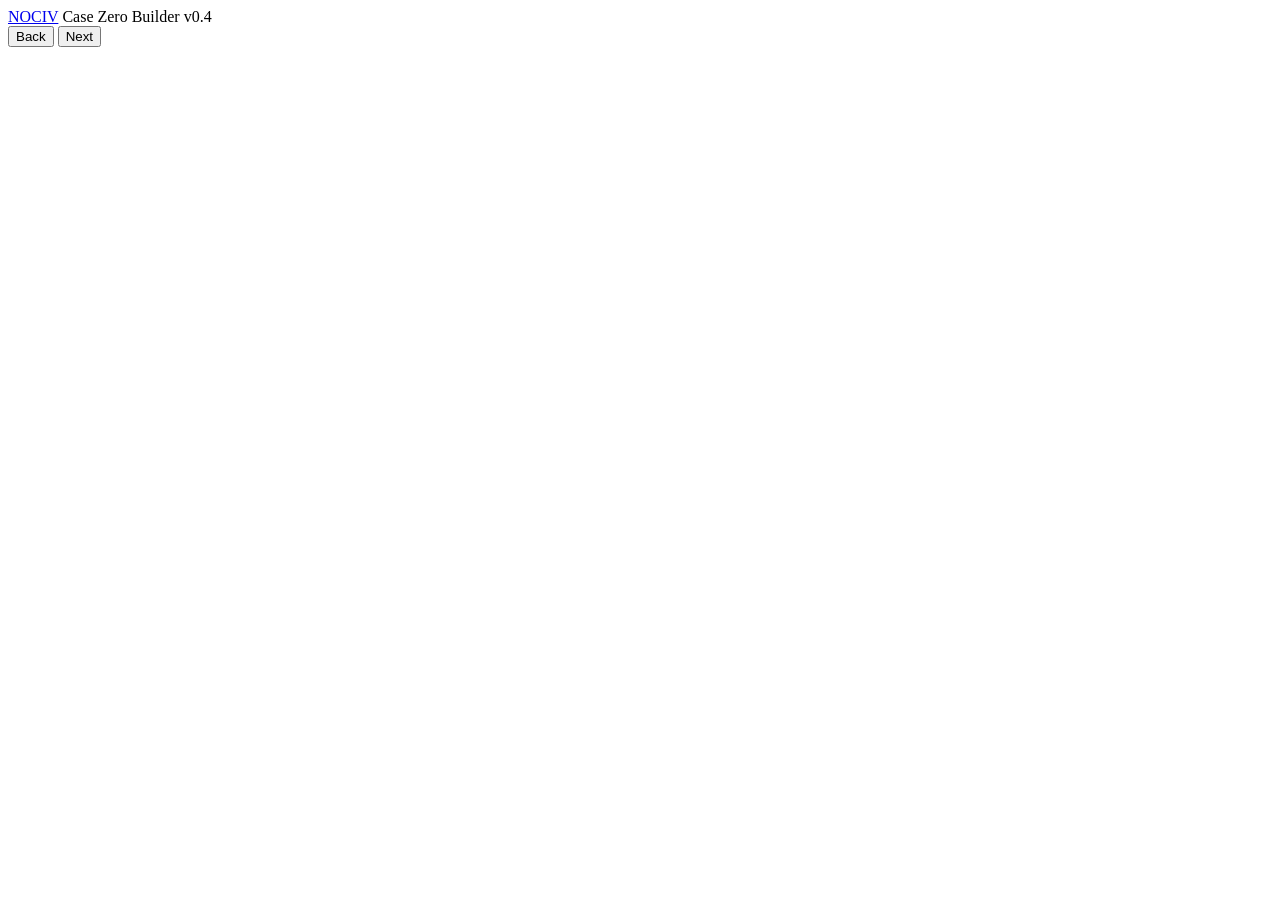
==== commit e693f545: "Update print statement from 'Hello' to 'Goodbye'" ====
--- a/index.html
+++ b/index.html
@@ -4,778 +4,42 @@
 <meta charset="UTF-8">
 <meta name="viewport" content="width=device-width, initial-scale=1">
 <!-- Site Created & Designed by Jasilyn A. Anderson | NOCIV.CO -->
-<title>Case Zero Builder</title>
-<style>
-:root{
-  --bg:#101216; --panel:#161920; --panel-2:#1c2029; --border:#292e39; --border-bright:#3a4150;
-  --text:#e7e9ec; --muted:#8b92a0; --accent:#f2a65a; --accent-dim:#7a5a34; --accent-glow:rgba(242,166,90,.15);
-  --ok:#4ade80; --warn:#facc15; --err:#f2555a;
-  --mono:ui-monospace,SFMono-Regular,"SF Mono",Menlo,Consolas,monospace;
-  --sans:-apple-system,BlinkMacSystemFont,"Segoe UI",Roboto,Helvetica,Arial,sans-serif;
-}
-*{box-sizing:border-box}
-html,body{margin:0;min-height:100%}
-body{background:var(--bg);color:var(--text);font-family:var(--sans);display:flex;justify-content:center;padding:16px}
-.app{width:100%;max-width:980px;background:var(--panel);border:1px solid var(--border);border-radius:12px;overflow:hidden;display:flex;flex-direction:column;min-height:calc(100vh - 32px)}
-.bar{display:flex;align-items:baseline;gap:10px;padding:12px 18px;border-bottom:1px solid var(--border);background:var(--panel-2)}
-.brand{font-weight:800;font-size:13px;letter-spacing:.12em;color:var(--accent)}
-.tag{font:10px var(--mono);color:var(--muted)}
-.steps{display:flex;gap:4px;padding:8px 12px;border-bottom:1px solid var(--border);background:#12141a;overflow-x:auto}
-.stepBtn{flex-shrink:0;background:transparent;color:var(--muted);border:1px solid transparent;border-radius:7px;padding:7px 11px;font-size:12px;font-weight:600;cursor:pointer}
-.stepBtn b{font-family:var(--mono);margin-right:5px;color:var(--accent-dim)}
-.stepBtn.active{background:var(--panel-2);color:var(--accent);border-color:var(--border)}
-.stepBtn.active b{color:var(--accent)}
-main{flex:1;padding:20px;overflow-y:auto}
-.view{display:none}.view.active{display:block}
-h1{font-size:22px;letter-spacing:.04em;margin:0 0 6px}
-.sub{font-size:13px;color:var(--muted);margin:0 0 22px}
-.eyebrow{font:10px var(--mono);letter-spacing:.14em;color:var(--accent);text-transform:uppercase;margin-bottom:8px}
-.card{background:var(--panel-2);border:1px solid var(--border);border-radius:10px;padding:16px}
-.card h4{margin:0 0 10px;font:11px var(--mono);letter-spacing:.08em;color:var(--accent)}
-.card ul{margin:0;padding-left:18px;font-size:13px;line-height:1.6}
-.stack{display:flex;flex-direction:column;gap:14px}
-.two{display:grid;grid-template-columns:1fr 1fr;gap:14px}
-@media(max-width:700px){.two{grid-template-columns:1fr}}
-
-/* make */
-.cat{margin-bottom:22px}
-.presetGrid{display:grid;grid-template-columns:repeat(auto-fill,minmax(190px,1fr));gap:10px}
-.preset{background:var(--panel-2);border:1px solid var(--border);border-radius:8px;padding:14px;cursor:pointer;text-align:left;color:var(--text);font-family:var(--sans);transition:border-color .12s,transform .12s}
-.preset:hover{border-color:var(--accent);transform:translateY(-2px)}
-.preset.sel{border-color:var(--accent);background:var(--accent-glow)}
-.preset .ic{font-size:20px}
-.preset .nm{font-weight:700;font-size:14px;margin:4px 0}
-.preset .ds{font-size:11.5px;color:var(--muted);line-height:1.35}
-.preset.scratch{border-style:dashed;border-color:var(--accent-dim)}
-
-/* define */
-.tiles{display:grid;grid-template-columns:repeat(auto-fill,minmax(190px,1fr));gap:8px}
-.tile{display:flex;align-items:center;gap:8px;background:var(--bg);border:1px solid var(--border);padding:9px 10px;border-radius:6px;font-size:12.5px;cursor:pointer;user-select:none}
-.tile input{accent-color:var(--accent)}
-.tile.on{border-color:var(--accent-dim)}
-.radios{display:flex;flex-wrap:wrap;gap:8px}
-.radio{background:var(--bg);border:1px solid var(--border);padding:8px 13px;border-radius:6px;font:12px var(--mono);color:var(--muted);cursor:pointer}
-.radio.on{border-color:var(--accent);color:var(--accent);background:var(--accent-glow)}
-
-/* parts */
-.rec h2{font-size:22px;margin:0 0 4px}
-.rec .spec{font:11px var(--mono);color:var(--muted);margin-bottom:10px}
-.rec .why{font-size:13px;line-height:1.5}
-.warnLine{font-size:12px;color:var(--warn);margin-top:6px}
-table.cmp{width:100%;border-collapse:collapse;font-size:12px}
-.cmp th,.cmp td{padding:9px 10px;text-align:left;border-bottom:1px solid var(--border)}
-.cmp th{font:10px var(--mono);color:var(--accent);text-transform:uppercase}
-.cmp tr.cmpRow{cursor:pointer}.cmp tr.cmpRow:hover td{background:#222631}
-.cmp tr.pick td{background:var(--accent-glow)}
-.meter{height:6px;background:var(--bg);border-radius:3px;overflow:hidden;min-width:60px}
-.meter i{display:block;height:100%;background:var(--accent)}
-.tableWrap{overflow-x:auto}
-
-/* build */
-.buildTop{display:flex;flex-wrap:wrap;gap:10px;margin-bottom:14px;align-items:center}
-.seg{display:inline-flex;border:1px solid var(--border);border-radius:8px;overflow:hidden}
-.seg button{background:var(--bg);color:var(--muted);border:0;padding:8px 14px;font:12px var(--mono);cursor:pointer}
-.seg button.on{background:var(--accent-glow);color:var(--accent)}
-.buildGrid{display:grid;grid-template-columns:minmax(0,1.3fr) minmax(0,1fr);gap:16px}
-@media(max-width:760px){.buildGrid{grid-template-columns:1fr}}
-#gridHost svg{width:100%;max-width:560px;display:block;margin:0 auto;touch-action:manipulation}
-#gridHost.placing svg{cursor:crosshair}
-.plate{fill:#191c23;stroke:var(--border-bright);stroke-width:.8}
-.cell{fill:none;stroke:#262b35;stroke-width:.4}
-.mag{fill:#2a2f3a;stroke:#4a5263;stroke-width:.5}
-.fp{fill:rgba(242,166,90,.10);stroke:var(--accent);stroke-width:.7}
-.fp.sel{stroke:#fff;stroke-width:1.3;fill:rgba(242,166,90,.2)}
-.fp.bad{stroke:var(--err);fill:rgba(242,85,90,.15)}
-.cut{fill:#0b0c0f;stroke:var(--accent-dim);stroke-width:.5}
-.lbl{fill:var(--text);font:4.5px var(--sans);pointer-events:none}
-.selBar{display:flex;flex-wrap:wrap;gap:8px;align-items:center;justify-content:center;min-height:40px;margin-top:10px;font-size:12.5px;color:var(--muted)}
-.btn{background:var(--panel-2);border:1px solid var(--border-bright);color:var(--text);padding:8px 13px;border-radius:7px;font-size:12px;font-weight:600;cursor:pointer}
-.btn:hover{border-color:var(--accent)}
-.btn.primary{background:var(--accent);color:#1a1206;border-color:var(--accent)}
-.btn:disabled{opacity:.45;cursor:not-allowed}
-.btn.small{padding:5px 9px;font-size:11px}
-.depthNote{text-align:center;font:10.5px var(--mono);color:var(--muted);margin-top:6px}
-.chips{display:flex;flex-wrap:wrap;gap:6px;margin-bottom:10px}
-.chip{background:var(--bg);border:1px solid var(--border);color:var(--text);border-radius:999px;padding:6px 11px;font-size:12px;cursor:pointer}
-.chip .n{font-family:var(--mono);color:var(--muted);margin-left:5px}
-.chip.done{border-color:rgba(74,222,128,.4)}.chip.done .n{color:var(--ok)}
-.chip.active{border-color:var(--accent);background:var(--accent-glow)}
-select.any{width:100%;background:var(--bg);color:var(--text);border:1px solid var(--border);border-radius:6px;padding:8px;font-size:12.5px;margin-bottom:10px}
-.row{display:flex;gap:8px;flex-wrap:wrap}
-.issues{list-style:none;padding:0!important;margin:0}
-.issues li{padding:6px 0 6px 20px;position:relative;font-size:12.5px;border-bottom:1px solid var(--border)}
-.issues li:last-child{border-bottom:0}
-.issues li::before{content:"";position:absolute;left:4px;top:12px;width:7px;height:7px;border-radius:50%}
-.issues li.err::before{background:var(--err)}.issues li.warn::before{background:var(--warn)}.issues li.ok::before{background:var(--ok)}
-.small{font-size:11.5px;color:var(--muted);line-height:1.45}
-
-/* footer + toast */
-footer{display:flex;justify-content:space-between;gap:10px;padding:12px 18px;border-top:1px solid var(--border);background:var(--panel-2)}
-.toast{position:fixed;left:50%;bottom:24px;transform:translateX(-50%) translateY(20px);background:#2a2f3a;color:var(--text);border:1px solid var(--border-bright);padding:10px 16px;border-radius:8px;font-size:13px;opacity:0;pointer-events:none;transition:all .2s;max-width:90vw;text-align:center}
-.toast.show{opacity:1;transform:translateX(-50%) translateY(0)}
-</style>
+<title>Case Zero Builder | NOCIV</title>
+<meta name="description" content="Build your own device. Pick what you want to make, see the real cost, prototype it, and print its body.">
+<link rel="preconnect" href="https://fonts.googleapis.com">
+<link rel="preconnect" href="https://fonts.gstatic.com" crossorigin>
+<link href="https://fonts.googleapis.com/css2?family=IBM+Plex+Mono:wght@400;600&family=IBM+Plex+Sans:wght@400;500;600;700&display=swap" rel="stylesheet">
+<link rel="stylesheet" href="case-zero.css">
 </head>
 <body>
-<div class="app">
-  <div class="bar"><span class="brand">CASE ZERO</span><span class="tag">BUILDER v0.3</span></div>
-  <nav class="steps" id="steps"></nav>
-  <main>
+  <header class="top">
+    <div class="topInner">
+      <a class="brand" href="https://nociv.co">NOCIV</a>
+      <span class="product">Case Zero <span>Builder</span></span>
+      <span class="version">v0.4</span>
+    </div>
+    <nav class="steps" id="steps" aria-label="Build steps"></nav>
+  </header>
+
+  <main class="wrap">
     <section class="view" id="v-make"></section>
     <section class="view" id="v-define"></section>
     <section class="view" id="v-parts"></section>
-    <section class="view" id="v-build">
-      <div class="buildTop">
-        <div class="seg" id="shellSeg"></div>
-        <div class="seg" id="panelSeg"></div>
-      </div>
-      <div class="buildGrid">
-        <div>
-          <div id="gridHost"></div>
-          <div class="selBar" id="selBar"></div>
-          <div class="depthNote" id="depthNote"></div>
-        </div>
-        <div class="stack">
-          <div class="card">
-            <h4>PARTS FOR THIS PANEL</h4>
-            <div class="chips" id="tray"></div>
-            <select class="any" id="anyPart"></select>
-            <div class="row">
-              <button class="btn small" id="autoBtn">Auto-arrange</button>
-              <button class="btn small" id="clearBtn">Clear this panel</button>
-            </div>
-          </div>
-          <div class="card">
-            <h4>CHECKS</h4>
-            <ul class="issues" id="issueList"></ul>
-          </div>
-        </div>
-      </div>
-    </section>
-    <section class="view" id="v-export"></section>
+    <section class="view" id="v-proto"></section>
+    <section class="view" id="v-body"></section>
+    <section class="view" id="v-sim"></section>
+    <section class="view" id="v-save"></section>
   </main>
-  <footer>
-    <button class="btn" id="backBtn">← Back</button>
-    <button class="btn primary" id="nextBtn">Next →</button>
+
+  <footer class="navBar">
+    <div class="navInner">
+      <button class="btn ghost" id="backBtn">Back</button>
+      <button class="btn primary" id="nextBtn">Next</button>
+    </div>
   </footer>
-</div>
-<div class="toast" id="toast"></div>
+  <div class="toast" id="toast" role="status"></div>
 
-<script>
-/* ---------- helpers ---------- */
-const $ = s => document.querySelector(s);
-const esc = s => String(s).replace(/[&<>"']/g, c => ({'&':'&amp;','<':'&lt;','>':'&gt;','"':'&quot;',"'":'&#39;'}[c]));
-let toastT;
-function toast(msg){ const t=$('#toast'); t.textContent=msg; t.classList.add('show'); clearTimeout(toastT); toastT=setTimeout(()=>t.classList.remove('show'),2200); }
-function download(name, text, type='text/plain'){ const a=document.createElement('a'); a.href=URL.createObjectURL(new Blob([text],{type})); a.download=name; a.click(); setTimeout(()=>URL.revokeObjectURL(a.href),1000); }
-
-/* ---------- data: functions, connections, budgets ---------- */
-const FUNCS = [
-  ['buttons','Buttons','buttons'],
-  ['knobs','Knobs & sliders','knobs and sliders'],
-  ['display','Small screen (menus, readouts)','small screens'],
-  ['video','Big screen / Linux / emulators','big screens and Linux'],
-  ['power','Heavy apps (desktop, browser, local AI)','heavy apps'],
-  ['sound','Play sounds','sound'],
-  ['dsp','Process audio live (effects)','live audio effects'],
-  ['midi','MIDI','MIDI'],
-  ['mic','Microphone','microphones'],
-  ['leds','LEDs','LEDs'],
-  ['sensors','Read sensors','sensors'],
-  ['storage','Save files or settings','storage'],
-  ['hid','Act as keyboard / gamepad','keyboard and gamepad mode'],
-  ['battery','Run on battery','battery power']
-].map(([id,label,short])=>({id,label,short}));
-const FL = Object.fromEntries(FUNCS.map(f=>[f.id,f]));
-const WEIGHT = {dsp:2, video:2, power:2};
-const CONNS = [['none','Nothing'],['usb','USB'],['wifi','Wi-Fi'],['bt','Bluetooth'],['usb+bt','USB + Bluetooth'],['wifi+bt','Wi-Fi + Bluetooth']];
-const BUDGETS = [[1,'$ Basic'],[2,'$$ Affordable'],[3,'$$$ More capable'],[4,'$$$$ Advanced'],[5,'$$$$$ Go wild']];
-const TIER = t => '$'.repeat(t);
-
-/* ---------- data: boards (rules engine) ---------- */
-/* fit: 0 = can't without add-ons, 1 = possible, 2 = good, 3 = great */
-const F = o => Object.assign({buttons:1,knobs:1,display:1,power:0,sound:1,dsp:0,midi:1,mic:0,leds:1,sensors:1,storage:1,hid:1,battery:1}, o);
-const BOARDS = [
-  {id:'pico2', name:'Raspberry Pi Pico 2', tier:1, usb:true, wifi:false, bt:false, linux:false,
-   specs:'RP2350 · 520 KB SRAM · 4 MB flash · 3 ADC · 24 PWM',
-   fit:F({buttons:3,knobs:3,midi:3,sound:2,dsp:1,display:2,storage:2,sensors:3,leds:3,battery:2,hid:3,mic:1})},
-  {id:'pico2w', name:'Raspberry Pi Pico 2 W', tier:1, usb:true, wifi:true, bt:true, linux:false,
-   specs:'RP2350 · 520 KB SRAM · Wi-Fi + Bluetooth (CYW43439)',
-   fit:F({buttons:3,knobs:3,midi:3,sound:2,dsp:1,display:2,storage:2,sensors:3,leds:3,battery:2,hid:3,mic:1})},
-  {id:'esp32s3', name:'ESP32-S3 DevKit', tier:2, usb:true, wifi:true, bt:true, linux:false,
-   specs:'Dual-core 240 MHz · native USB · Wi-Fi + Bluetooth LE',
-   fit:F({buttons:3,knobs:2,midi:2,sound:3,dsp:2,display:3,storage:3,sensors:3,leds:3,battery:3,hid:3,mic:3})},
-  {id:'unor4m', name:'Arduino UNO R4 Minima', tier:2, usb:true, wifi:false, bt:false, linux:false,
-   specs:'RA4M1 48 MHz · 32 KB RAM · DAC · shield-compatible',
-   fit:F({buttons:3,knobs:3,midi:2,sound:1,dsp:0,display:2,storage:1,sensors:3,leds:2,battery:1,hid:3,mic:0})},
-  {id:'unor4w', name:'Arduino UNO R4 WiFi', tier:3, usb:true, wifi:true, bt:true, linux:false,
-   specs:'RA4M1 + ESP32-S3 radio · 12×8 LED matrix · Qwiic',
-   fit:F({buttons:3,knobs:3,midi:2,sound:1,dsp:0,display:3,storage:1,sensors:3,leds:3,battery:1,hid:3,mic:0})},
-  {id:'daisy', name:'Electrosmith Daisy Seed', tier:3, usb:true, wifi:false, bt:false, linux:false,
-   specs:'STM32H750 480 MHz · 24-bit stereo audio codec · 64 MB SDRAM',
-   fit:F({buttons:2,knobs:3,midi:3,sound:3,dsp:3,display:1,storage:2,sensors:1,leds:1,battery:1,hid:1,mic:2})},
-  {id:'zero2w', name:'Raspberry Pi Zero 2 W', tier:2, usb:true, wifi:true, bt:true, linux:true,
-   specs:'Quad-core A53 1 GHz · 512 MB RAM · mini-HDMI · Wi-Fi + BT',
-   fit:F({buttons:2,knobs:0,midi:2,sound:2,dsp:1,display:2,storage:3,sensors:2,leds:1,battery:2,hid:2,mic:2,video:2,power:1})},
-  {id:'pi5', name:'Raspberry Pi 5', tier:4, usb:true, wifi:true, bt:true, linux:true,
-   specs:'Quad-core A76 2.4 GHz · dual 4K HDMI · PCIe · Wi-Fi + BT',
-   fit:F({buttons:2,knobs:0,midi:2,sound:2,dsp:2,display:3,storage:3,sensors:2,leds:1,battery:1,hid:1,mic:2,video:3,power:3})}
-];
-
-/* ---------- data: panel parts library (20mm grid units, cutouts in mm) ---------- */
-const CELL = 20;
-const C=(x,y,d)=>({t:'c',x,y,d}), R=(x,y,w,h)=>({t:'r',x,y,w,h}), P=(x,y,s,a)=>({t:'p',x,y,s,a});
-const ring = [...Array(6)].map((_,i)=>C(20+10*Math.cos(i*Math.PI/3), 20+10*Math.sin(i*Math.PI/3), 4));
-const LIB = {
-  display5:  {name:'5" display',        w:8,h:5,depth:10, cut:[R(80,50,121,76)]},
-  display35: {name:'3.5" display',      w:5,h:4,depth:8,  cut:[R(50,40,78,52)]},
-  display25: {name:'2.5" display',      w:4,h:3,depth:7,  cut:[R(40,30,56,44)]},
-  oled:      {name:'OLED 1.3"',         w:2,h:2,depth:6,  cut:[R(20,20,30,17)]},
-  keyboard:  {name:'Mini keyboard',     w:8,h:3,depth:14, cut:[R(80,30,150,52)]},
-  joystick:  {name:'Arcade joystick',   w:6,h:4,depth:45, cut:[C(60,40,24),C(36,24,4.2),C(84,24,4.2),C(36,56,4.2),C(84,56,4.2)]},
-  cluster6:  {name:'6-button cluster',  w:6,h:4,depth:35, cut:[C(20,20,24),C(60,20,24),C(100,20,24),C(20,60,24),C(60,60,24),C(100,60,24)]},
-  cluster2:  {name:'2-button cluster',  w:2,h:4,depth:35, cut:[C(20,20,24),C(20,60,24)]},
-  arcade30:  {name:'Arcade button 30mm',w:2,h:2,depth:35, cut:[C(20,20,28)]},
-  thumbstick:{name:'Thumbstick',        w:2,h:2,depth:18, cut:[C(20,20,22)]},
-  dpad:      {name:'D-pad',             w:2,h:2,depth:8,  cut:[P(20,20,30,10)]},
-  pad:       {name:'Drum pad',          w:2,h:2,depth:12, cut:[R(20,20,34,34)]},
-  speaker:   {name:'Speaker grille',    w:2,h:2,depth:18, cut:[C(20,20,4),...ring]},
-  footswitch:{name:'Footswitch',        w:2,h:2,depth:35, cut:[C(20,20,12.2)]},
-  slider:    {name:'Slider',            w:4,h:2,depth:15, cut:[R(40,20,62,3.5)]},
-  btn12:     {name:'Button 12mm',       w:1,h:1,depth:10, cut:[C(10,10,12)]},
-  knob:      {name:'Knob (pot)',        w:1,h:1,depth:20, cut:[C(10,10,7.5)]},
-  encoder:   {name:'Rotary encoder',    w:1,h:1,depth:20, cut:[C(10,10,7.2)]},
-  toggle:    {name:'Toggle switch',     w:1,h:1,depth:15, cut:[C(10,10,6.2)]},
-  led:       {name:'LED 5mm',           w:1,h:1,depth:8,  cut:[C(10,10,5.2)]},
-  jack:      {name:'1/4" jack',         w:1,h:1,depth:30, cut:[C(10,10,9.5)]},
-  usbc:      {name:'USB-C port',        w:1,h:1,depth:10, cut:[R(10,10,10,4)]}
-};
-
-/* ---------- data: shells (depths are placeholders for product dev to confirm) ---------- */
-const SHELLS = {
-  M:{name:'Medium', cols:10, rows:10, lidDepth:18, baseDepth:50},
-  S:{name:'Small',  cols:6,  rows:6,  lidDepth:14, baseDepth:40}
-};
-
-/* ---------- data: presets ---------- */
-const PRESETS = {
-  'midi-synth':     {cat:'Music', icon:'🎹', name:'MIDI Synth', desc:'Knobs, buttons and a slider that play sound and talk MIDI.',
-                     funcs:['sound','buttons','knobs','midi','display'], conn:'usb', budget:2,
-                     panel:[['lid','oled',1],['base','knob',4],['base','btn12',8],['base','slider',1],['base','usbc',1]]},
-  'guitar-pedal':   {cat:'Music', icon:'🎸', name:'Guitar Pedal', desc:'Real-time audio effects with footswitch and knobs.',
-                     funcs:['dsp','knobs','buttons','storage'], conn:'none', budget:3,
-                     panel:[['base','footswitch',1],['base','knob',3],['base','led',1],['base','jack',2],['base','toggle',1]]},
-  'pocket-player':  {cat:'Music', icon:'🎧', name:'Pocket Music Player', desc:'Offline player with SD storage and a speaker.',
-                     funcs:['sound','buttons','display','storage','battery'], conn:'none', budget:2,
-                     panel:[['lid','display25',1],['base','btn12',5],['base','knob',1],['base','speaker',1],['base','usbc',1]]},
-  'drum-machine':   {cat:'Music', icon:'🥁', name:'Drum Machine', desc:'Step sequencer with tactile pads.',
-                     funcs:['sound','buttons','knobs','midi','leds'], conn:'usb', budget:2,
-                     panel:[['lid','oled',1],['base','pad',8],['base','knob',2],['base','btn12',4]]},
-  'cyberdeck':      {cat:'Computing', icon:'📟', name:'Cyberdeck', desc:'Portable field terminal with screen and keyboard.',
-                     funcs:['video','hid','storage','battery'], conn:'wifi+bt', budget:3,
-                     panel:[['lid','display5',1],['base','keyboard',1],['base','thumbstick',1],['base','btn12',2],['base','usbc',1]]},
-  'ai-assistant':   {cat:'Computing', icon:'🎙️', name:'Personal AI Assistant', desc:'Voice assistant that runs its model on the device.',
-                     funcs:['mic','sound','display','leds','buttons','power'], conn:'wifi', budget:4,
-                     panel:[['lid','display25',1],['base','speaker',1],['base','btn12',2],['base','led',3]]},
-  'linux-laptop':   {cat:'Computing', icon:'💻', name:'Linux Laptop', desc:'Minimal laptop built around a single-board computer.',
-                     funcs:['video','power','hid','storage','battery'], conn:'wifi+bt', budget:4,
-                     panel:[['lid','display5',1],['base','keyboard',1],['base','thumbstick',1],['base','usbc',1]]},
-  'game-controller':{cat:'Games', icon:'🎮', name:'Game Controller', desc:'Custom USB / Bluetooth gamepad.',
-                     funcs:['buttons','hid','battery'], conn:'usb+bt', budget:2,
-                     panel:[['base','dpad',1],['base','thumbstick',2],['base','btn12',6]]},
-  'portable-arcade':{cat:'Games', icon:'👾', name:'Portable Arcade', desc:'Retro emulator with screen, stick and buttons.',
-                     funcs:['video','sound','buttons','hid','battery'], conn:'none', budget:3,
-                     panel:[['lid','display5',1],['lid','speaker',1],['base','joystick',1],['base','cluster6',1]]},
-  'led-light':      {cat:'Light + Environment', icon:'💡', name:'LED Light', desc:'Addressable RGB controller with modes.',
-                     funcs:['leds','buttons','knobs'], conn:'wifi', budget:1,
-                     panel:[['base','knob',2],['base','btn12',3],['base','toggle',1]]},
-  'plant-monitor':  {cat:'Light + Environment', icon:'🌱', name:'Plant Monitor', desc:'Soil moisture, light and water tracking.',
-                     funcs:['sensors','display','battery'], conn:'wifi', budget:1,
-                     panel:[['lid','oled',1],['base','btn12',2],['base','led',3]]},
-  'scratch':        {cat:'Or start from scratch', icon:'✨', name:'I Have an Idea', desc:'Start blank. Pick functions, we suggest the rest.',
-                     funcs:['buttons','display'], conn:'usb', budget:2, panel:null}
-};
-
-/* ---------- state ---------- */
-const STEPS = [['make','Make'],['define','Define'],['parts','Parts'],['build','Build'],['export','Export']];
-const state = {step:'make', preset:null, funcs:[], conn:'usb', budget:2, boardPick:null,
-  build:{shell:'M', panels:{lid:[], base:[]}}, panel:'base', sel:null, mode:null, touched:false};
-let uid = 0;
-
-/* ---------- rules engine ---------- */
-function scoreBoards(){
-  const f = state.funcs, needWifi = state.conn.includes('wifi'), needBt = state.conn.includes('bt');
-  return BOARDS.map(b=>{
-    let s=0; const pros=[], cons=[];
-    for(const id of f){
-      if(id==='video' && !b.linux) continue;
-      const v = b.fit[id] ?? 1, w = WEIGHT[id] || 1;
-      s += v*10*w;
-      if(v>=3) pros.push(FL[id].short);
-      if(v===0){ s-=40; cons.push(`needs add-ons for ${FL[id].short}`); }
-    }
-    if(f.includes('video') && !b.linux){ s-=80; cons.push('can’t drive a big screen or run Linux'); }
-    if(needWifi && !b.wifi){ s-=80; cons.push('no Wi-Fi'); }
-    if(needBt && !b.bt){ s-=80; cons.push('no Bluetooth'); }
-    if(b.tier > state.budget){ s -= (b.tier-state.budget)*25; cons.push('above your budget'); }
-    s -= b.tier*3;
-    return {b, s, pros, cons};
-  }).sort((a,c)=>c.s-a.s);
-}
-function chosen(){ const r=scoreBoards(); return r.find(x=>x.b.id===state.boardPick) || r[0]; }
-
-function internalParts(b){
-  const f=state.funcs, L=[`${b.name} (the brain)`];
-  if(f.includes('sound') && !f.includes('dsp')) L.push(b.linux ? 'USB or I2S audio + small speaker' : 'I2S amp (MAX98357A) + 4Ω speaker');
-  if(f.includes('dsp')) L.push(b.id==='daisy' ? 'Audio in/out wiring (codec is built in)' : 'Audio codec board + in/out jacks');
-  if(f.includes('midi')) L.push(b.usb ? 'USB MIDI needs no extra parts (add TRS jack + 6N138 for hardware MIDI)' : 'TRS MIDI jack + 6N138 optocoupler');
-  if(f.includes('video')) L.push('HDMI/DSI display + cable');
-  else if(f.includes('display')) L.push('Display module to match your panel (SPI or I2C)');
-  if(f.includes('storage')) L.push(b.linux ? 'microSD card (OS + files)' : 'microSD card module');
-  if(f.includes('sensors')) L.push('Your sensors (e.g. capacitive soil moisture, temperature)');
-  if(f.includes('leds')) L.push('WS2812B LEDs + 330Ω resistor');
-  if(f.includes('mic')) L.push('I2S MEMS microphone (INMP441)');
-  if(f.includes('battery')) L.push(b.linux ? 'LiPo + 5V boost/charger board (2A+)' : 'LiPo cell + USB-C charger board');
-  if(f.includes('knobs') && b.fit.knobs===0) L.push('ADC chip (ADS1115) to read knobs');
-  L.push('Hookup wire, M3 screws + standoffs, 4× 20×3mm magnets per panel');
-  return L;
-}
-
-function panelNeeds(){
-  const p = PRESETS[state.preset];
-  if(p && p.panel) return p.panel.map(([panel,part,qty])=>({panel,part,qty}));
-  const f=state.funcs, n=[], add=(panel,part,qty)=>n.push({panel,part,qty});
-  if(f.includes('video')) add('lid','display5',1); else if(f.includes('display')) add('lid','oled',1);
-  if(f.includes('hid')) add('base','dpad',1);
-  if(f.includes('buttons')) add('base','btn12',4);
-  if(f.includes('knobs')) add('base','knob',2);
-  if(f.includes('sound')||f.includes('mic')) add('base','speaker',1);
-  if(f.includes('leds')) add('base','led',2);
-  if(f.includes('dsp')) add('base','jack',2);
-  if(f.includes('battery')) add('base','usbc',1);
-  return n;
-}
-function recommendShell(needs){
-  let big=false; const cells={lid:0,base:0};
-  for(const n of needs){ const d=LIB[n.part]; cells[n.panel]+=d.w*d.h*n.qty; if(Math.max(d.w,d.h)>6) big=true; }
-  return (big || cells.lid>24 || cells.base>24) ? 'M' : 'S';
-}
-
-/* ---------- placement ---------- */
-function isMagnet(x,y){ const s=SHELLS[state.build.shell]; return (x===0||x===s.cols-1)&&(y===0||y===s.rows-1); }
-function dims(part,rot){ const d=LIB[part]; return rot?{w:d.h,h:d.w}:{w:d.w,h:d.h}; }
-function fits(panel,part,x,y,rot,ignoreId){
-  const s=SHELLS[state.build.shell], {w,h}=dims(part,rot);
-  if(x<0||y<0||x+w>s.cols||y+h>s.rows) return 'runs off the edge of the panel';
-  for(let i=x;i<x+w;i++) for(let j=y;j<y+h;j++) if(isMagnet(i,j)) return 'corner squares are reserved for magnets';
-  for(const o of state.build.panels[panel]){
-    if(o.id===ignoreId) continue;
-    const od=dims(o.part,o.rot);
-    if(x<o.x+od.w && x+w>o.x && y<o.y+od.h && y+h>o.y) return `overlaps the ${LIB[o.part].name}`;
-  }
-  return null;
-}
-function placeFirst(panel,part){
-  const s=SHELLS[state.build.shell];
-  for(let y=0;y<s.rows;y++) for(let x=0;x<s.cols;x++) for(const rot of [0,1]){
-    if(!fits(panel,part,x,y,rot)){ state.build.panels[panel].push({id:++uid,part,x,y,rot}); return true; }
-  }
-  return false;
-}
-function autoArrange(){
-  for(const panel of ['lid','base']){
-    state.build.panels[panel]=[];
-    const items=[];
-    for(const n of panelNeeds()) if(n.panel===panel) for(let k=0;k<n.qty;k++) items.push(n.part);
-    items.sort((a,b)=>LIB[b].w*LIB[b].h - LIB[a].w*LIB[a].h);
-    items.forEach(part=>placeFirst(panel,part));
-  }
-  state.sel=null; state.mode=null;
-}
-function issues(){
-  const s=SHELLS[state.build.shell], out=[];
-  for(const panel of ['lid','base']){
-    const depth = panel==='lid'?s.lidDepth:s.baseDepth;
-    for(const inst of state.build.panels[panel]){
-      const d=LIB[inst.part], err=fits(panel,inst.part,inst.x,inst.y,inst.rot,inst.id);
-      if(err) out.push({level:'err',panel,id:inst.id,msg:`${d.name} (${panel}) ${err}`});
-      if(d.depth>depth) out.push({level:'err',panel,id:inst.id,msg:`${d.name} needs ${d.depth}mm of depth; the ${panel} has ${depth}mm${panel==='lid'?' — move it to the base':' — try the Medium shell'}`});
-    }
-  }
-  for(const n of panelNeeds()){
-    const placed=state.build.panels[n.panel].filter(i=>i.part===n.part).length;
-    if(placed<n.qty) out.push({level:'warn',panel:n.panel,msg:`${n.qty-placed}× ${LIB[n.part].name} not placed on the ${n.panel} yet`});
-  }
-  return out;
-}
-
-/* ---------- geometry ---------- */
-function cutsFor(part,rot){
-  const d=LIB[part], H=d.h*CELL;
-  return d.cut.map(c=>{
-    if(!rot) return c;
-    const nx=H-c.y, ny=c.x;
-    return c.t==='r' ? {...c,x:nx,y:ny,w:c.h,h:c.w} : {...c,x:nx,y:ny};
-  });
-}
-function shapePoly(c){
-  if(c.t==='r') return [[c.x-c.w/2,c.y-c.h/2],[c.x+c.w/2,c.y-c.h/2],[c.x+c.w/2,c.y+c.h/2],[c.x-c.w/2,c.y+c.h/2]];
-  if(c.t==='c'){ const n=40,r=c.d/2,p=[]; for(let i=0;i<n;i++){const a=i/n*Math.PI*2; p.push([c.x+r*Math.cos(a),c.y+r*Math.sin(a)]);} return p; }
-  const s=c.s/2, a=c.a/2, x=c.x, y=c.y;
-  return [[x-a,y-s],[x+a,y-s],[x+a,y-a],[x+s,y-a],[x+s,y+a],[x+a,y+a],[x+a,y+s],[x-a,y+s],[x-a,y+a],[x-s,y+a],[x-s,y-a],[x-a,y-a]];
-}
-const area = p => { let s=0; for(let i=0;i<p.length;i++){const [x1,y1]=p[i],[x2,y2]=p[(i+1)%p.length]; s+=x1*y2-x2*y1;} return s/2; };
-
-/* Watertight panel mesh: slab decomposition, no external libraries */
-function panelFacets(panel){
-  const s=SHELLS[state.build.shell], W=s.cols*CELL, H=s.rows*CELL, T=3, cl=0.3;
-  const R4=v=>Math.round(v*1e4)/1e4;
-  const flip = p => p.map(([x,y])=>[R4(x),R4(H-y)]);
-  let outer = flip([[cl,cl],[W-cl,cl],[W-cl,H-cl],[cl,H-cl]]);
-  if(area(outer)<0) outer.reverse();
-  const rings=[outer];
-  for(const inst of state.build.panels[panel])
-    for(const c of cutsFor(inst.part,inst.rot)){
-      let h=flip(shapePoly(c).map(([x,y])=>[x+inst.x*CELL, y+inst.y*CELL]));
-      h=h.filter((q,i)=>{const r=h[(i+1)%h.length]; return q[0]!==r[0]||q[1]!==r[1];});
-      if(area(h)>0) h.reverse();
-      rings.push(h);
-    }
-  const edges=[];
-  for(const r of rings) for(let i=0;i<r.length;i++){
-    const a=r[i], b=r[(i+1)%r.length];
-    edges.push({a,b,vert:a[0]===b[0],x0:Math.min(a[0],b[0]),x1:Math.max(a[0],b[0])});
-  }
-  const ev=(e,x)=>{ const [p,q]=e.a[0]<=e.b[0]?[e.a,e.b]:[e.b,e.a];
-    if(x===p[0]) return p[1]; if(x===q[0]) return q[1]; return p[1]+(q[1]-p[1])*(x-p[0])/(q[0]-p[0]); };
-  const xs=[...new Set(rings.flat().map(p=>p[0]))].sort((a,b)=>a-b);
-  const Vc=new Map();
-  const V=x=>{ if(Vc.has(x)) return Vc.get(x); const ys=new Set();
-    for(const e of edges){ if(e.vert){ if(e.a[0]===x){ys.add(e.a[1]);ys.add(e.b[1]);} } else if(e.x0<=x&&e.x1>=x) ys.add(ev(e,x)); }
-    const out=[...ys].sort((a,b)=>a-b); Vc.set(x,out); return out; };
-  const f=[];
-  const face=poly=>{
-    const P=poly.filter((q,i)=>{const r=poly[(i+1)%poly.length]; return q[0]!==r[0]||q[1]!==r[1];});
-    if(P.length<3) return;
-    const c=[P.reduce((a,q)=>a+q[0],0)/P.length, P.reduce((a,q)=>a+q[1],0)/P.length];
-    for(let i=0;i<P.length;i++){ const a=P[i], b=P[(i+1)%P.length];
-      f.push([[c[0],c[1],T],[a[0],a[1],T],[b[0],b[1],T]]);
-      f.push([[c[0],c[1],0],[b[0],b[1],0],[a[0],a[1],0]]); }
-  };
-  for(let k=0;k<xs.length-1;k++){
-    const x0=xs[k], x1=xs[k+1], xm=(x0+x1)/2;
-    const span=edges.filter(e=>!e.vert&&e.x0<=x0&&e.x1>=x1).sort((a,b)=>ev(a,xm)-ev(b,xm));
-    for(let i=0;i+1<span.length;i+=2){
-      const lo=span[i], hi=span[i+1];
-      const bl=[x0,ev(lo,x0)], br=[x1,ev(lo,x1)], tr=[x1,ev(hi,x1)], tl=[x0,ev(hi,x0)];
-      const right=V(x1).filter(y=>y>br[1]&&y<tr[1]).map(y=>[x1,y]);
-      const left=V(x0).filter(y=>y>bl[1]&&y<tl[1]).reverse().map(y=>[x0,y]);
-      face([bl,br,...right,tr,tl,...left]);
-    }
-  }
-  for(const e of edges){
-    let pts;
-    if(e.vert){ const lo=Math.min(e.a[1],e.b[1]), hi=Math.max(e.a[1],e.b[1]);
-      const mid=V(e.a[0]).filter(y=>y>lo&&y<hi).map(y=>[e.a[0],y]); if(e.a[1]>e.b[1]) mid.reverse(); pts=[e.a,...mid,e.b]; }
-    else { const mid=xs.filter(x=>x>e.x0&&x<e.x1).map(x=>[x,ev(e,x)]); if(e.a[0]>e.b[0]) mid.reverse(); pts=[e.a,...mid,e.b]; }
-    for(let i=0;i+1<pts.length;i++){ const a=pts[i], b=pts[i+1];
-      f.push([[a[0],a[1],0],[b[0],b[1],0],[b[0],b[1],T]]);
-      f.push([[a[0],a[1],0],[b[0],b[1],T],[a[0],a[1],T]]); }
-  }
-  return f;
-}
-function toSTL(name,facets){
-  let o=`solid ${name}\n`;
-  for(const [a,b,c] of facets){
-    const u=[b[0]-a[0],b[1]-a[1],b[2]-a[2]], v=[c[0]-a[0],c[1]-a[1],c[2]-a[2]];
-    let nx=u[1]*v[2]-u[2]*v[1], ny=u[2]*v[0]-u[0]*v[2], nz=u[0]*v[1]-u[1]*v[0];
-    const L=Math.hypot(nx,ny,nz)||1; nx/=L; ny/=L; nz/=L;
-    o+=` facet normal ${nx.toFixed(5)} ${ny.toFixed(5)} ${nz.toFixed(5)}\n  outer loop\n`;
-    for(const p of [a,b,c]) o+=`   vertex ${p[0].toFixed(4)} ${p[1].toFixed(4)} ${p[2].toFixed(4)}\n`;
-    o+='  endloop\n endfacet\n';
-  }
-  return o+`endsolid ${name}\n`;
-}
-
-/* ---------- share link ---------- */
-function encodeBuild(){
-  const data={v:3,preset:state.preset,funcs:state.funcs,conn:state.conn,budget:state.budget,board:state.boardPick,shell:state.build.shell,panels:state.build.panels};
-  return btoa(unescape(encodeURIComponent(JSON.stringify(data))));
-}
-function loadFromHash(){
-  const m=location.hash.match(/#b=(.+)/); if(!m) return false;
-  try{
-    const d=JSON.parse(decodeURIComponent(escape(atob(m[1]))));
-    state.preset = PRESETS[d.preset] ? d.preset : 'scratch';
-    state.funcs = (d.funcs||[]).filter(f=>FL[f]);
-    state.conn = CONNS.some(c=>c[0]===d.conn) ? d.conn : 'usb';
-    state.budget = [1,2,3,4,5].includes(d.budget) ? d.budget : 2;
-    state.boardPick = BOARDS.some(b=>b.id===d.board) ? d.board : null;
-    state.build.shell = SHELLS[d.shell] ? d.shell : 'M';
-    for(const p of ['lid','base']) state.build.panels[p]=(d.panels?.[p]||[]).filter(i=>LIB[i.part]).map(i=>({id:++uid,part:i.part,x:i.x|0,y:i.y|0,rot:i.rot?1:0}));
-    state.touched=true;
-    return true;
-  }catch(e){ return false; }
-}
-
-/* ---------- views ---------- */
-function renderSteps(){
-  $('#steps').innerHTML = STEPS.map(([id,l],i)=>`<button class="stepBtn ${state.step===id?'active':''}" data-s="${id}"><b>${i+1}</b>${l}</button>`).join('');
-  document.querySelectorAll('.stepBtn').forEach(b=>b.onclick=()=>go(b.dataset.s));
-}
-
-function renderMake(){
-  const cats={};
-  for(const [k,p] of Object.entries(PRESETS)) (cats[p.cat]=cats[p.cat]||[]).push([k,p]);
-  $('#v-make').innerHTML = `<h1>WHAT DO YOU WANT TO MAKE?</h1><p class="sub">Pick a starting point. Everything is editable after.</p>` +
-    Object.entries(cats).map(([cat,list])=>`<div class="cat"><div class="eyebrow">${esc(cat)}</div><div class="presetGrid">${
-      list.map(([k,p])=>`<button class="preset ${k==='scratch'?'scratch':''} ${state.preset===k?'sel':''}" data-k="${k}"><div class="ic">${p.icon}</div><div class="nm">${esc(p.name)}</div><div class="ds">${esc(p.desc)}</div></button>`).join('')
-    }</div></div>`).join('');
-  document.querySelectorAll('.preset').forEach(b=>b.onclick=()=>selectPreset(b.dataset.k));
-}
-function selectPreset(k){
-  const p=PRESETS[k];
-  state.preset=k; state.funcs=[...p.funcs]; state.conn=p.conn; state.budget=p.budget;
-  state.boardPick=null; state.touched=false; state.panel='base';
-  go('define');
-}
-
-function renderDefine(){
-  const p=PRESETS[state.preset];
-  $('#v-define').innerHTML = `
-    <h1>${esc(p?p.name:'Your machine').toUpperCase()}</h1><p class="sub">Tell us what it should do. Recommendations update instantly.</p>
-    <div class="stack">
-      <div class="card"><h4>WHAT SHOULD IT DO?</h4><div class="tiles">${
-        FUNCS.map(f=>`<label class="tile ${state.funcs.includes(f.id)?'on':''}"><input type="checkbox" value="${f.id}" ${state.funcs.includes(f.id)?'checked':''}> ${esc(f.label)}</label>`).join('')
-      }</div></div>
-      <div class="card"><h4>HOW SHOULD IT CONNECT?</h4><div class="radios" id="connR">${
-        CONNS.map(([v,l])=>`<div class="radio ${state.conn===v?'on':''}" data-v="${v}">${l}</div>`).join('')
-      }</div></div>
-      <div class="card"><h4>HOW MUCH DO YOU WANT TO SPEND?</h4><div class="radios" id="budR">${
-        BUDGETS.map(([v,l])=>`<div class="radio ${state.budget===v?'on':''}" data-v="${v}">${l}</div>`).join('')
-      }</div></div>
-    </div>`;
-  document.querySelectorAll('#v-define input[type=checkbox]').forEach(cb=>cb.onchange=()=>{
-    state.funcs = [...document.querySelectorAll('#v-define input:checked')].map(i=>i.value);
-    cb.closest('.tile').classList.toggle('on',cb.checked);
-    state.boardPick=null; if(!PRESETS[state.preset]?.panel) state.touched=false;
-  });
-  document.querySelectorAll('#connR .radio').forEach(r=>r.onclick=()=>{ state.conn=r.dataset.v; state.boardPick=null; renderDefine(); });
-  document.querySelectorAll('#budR .radio').forEach(r=>r.onclick=()=>{ state.budget=+r.dataset.v; state.boardPick=null; renderDefine(); });
-}
-
-function renderParts(){
-  const ranked=scoreBoards(), top=ranked[0], pick=ranked.find(x=>x.b.id===state.boardPick)||top;
-  const max=top.s, min=ranked[ranked.length-1].s, pct=r=>max===min?100:Math.max(4,Math.round((r.s-min)/(max-min)*100));
-  const needs=panelNeeds(), shell=SHELLS[recommendShell(needs)];
-  const good=state.funcs.filter(id=>(pick.b.fit[id]??0)>=2 && !(id==='video'&&!pick.b.linux)).map(id=>FL[id].short);
-  const why = pick.pros.length ? `Strong at ${pick.pros.slice(0,4).join(', ')}.` : good.length ? `Good at ${good.slice(0,4).join(', ')}.` : 'Closest match for what you picked.';
-  $('#v-parts').innerHTML = `
-    <h1>YOUR PARTS</h1><p class="sub">Picked by matching your functions, connection and budget. Tap any board below to swap.</p>
-    <div class="stack">
-      <div class="card rec">
-        <div class="eyebrow">${pick===top?'Recommended brain':'Your pick'}</div>
-        <h2>${esc(pick.b.name)}</h2>
-        <div class="spec">${TIER(pick.b.tier)} · ${esc(pick.b.specs)}</div>
-        <div class="why">${esc(why)}</div>
-        ${pick.cons.map(c=>`<div class="warnLine">⚠ ${esc(c[0].toUpperCase()+c.slice(1))}</div>`).join('')}
-      </div>
-      <div class="two">
-        <div class="card"><h4>INSIDE THE CASE</h4><ul>${internalParts(pick.b).map(x=>`<li>${esc(x)}</li>`).join('')}</ul></div>
-        <div class="card"><h4>ON THE PANELS · ${shell.name.toUpperCase()} SHELL</h4><ul>${
-          needs.length ? needs.map(n=>`<li>${n.qty}× ${esc(LIB[n.part].name)} <span class="small">(${n.panel})</span></li>`).join('') : '<li>Nothing yet — add parts in Build</li>'
-        }</ul></div>
-      </div>
-      <div class="card"><h4>COMPARE BOARDS</h4><div class="tableWrap"><table class="cmp">
-        <thead><tr><th>Board</th><th>Cost</th><th>Wireless</th><th>Linux</th><th>Match</th></tr></thead>
-        <tbody>${ranked.map(r=>`<tr class="cmpRow ${r===pick?'pick':''}" data-id="${r.b.id}">
-          <td><b>${esc(r.b.name)}</b>${r===top?' <span class="small">· recommended</span>':''}</td>
-          <td>${TIER(r.b.tier)}</td><td>${r.b.wifi?(r.b.bt?'Wi-Fi + BT':'Wi-Fi'):'—'}</td><td>${r.b.linux?'Yes':'—'}</td>
-          <td><div class="meter"><i style="width:${pct(r)}%"></i></div></td></tr>`).join('')}</tbody>
-      </table></div></div>
-    </div>`;
-  document.querySelectorAll('.cmp tr.cmpRow').forEach(tr=>tr.onclick=()=>{ state.boardPick=tr.dataset.id; renderParts(); });
-}
-
-/* ---------- build view ---------- */
-function renderBuild(){
-  const s=SHELLS[state.build.shell];
-  $('#shellSeg').innerHTML = Object.entries(SHELLS).map(([k,v])=>`<button class="${state.build.shell===k?'on':''}" data-k="${k}">${v.name} ${v.cols*CELL}mm</button>`).join('');
-  $('#panelSeg').innerHTML = ['lid','base'].map(p=>`<button class="${state.panel===p?'on':''}" data-p="${p}">${p==='lid'?'Lid':'Base'} (${state.build.panels[p].length})</button>`).join('');
-  document.querySelectorAll('#shellSeg button').forEach(b=>b.onclick=()=>{
-    state.build.shell=b.dataset.k; if(!state.touched) autoArrange(); state.sel=null; renderBuild();
-  });
-  document.querySelectorAll('#panelSeg button').forEach(b=>b.onclick=()=>{ state.panel=b.dataset.p; state.sel=null; state.mode=null; renderBuild(); });
-  $('#depthNote').textContent = `${s.name}: lid depth ${s.lidDepth}mm · base depth ${s.baseDepth}mm · 1 square = 20mm · corners = magnets`;
-  renderGrid(); renderSelBar(); renderTray(); renderIssues();
-}
-
-function renderGrid(){
-  const s=SHELLS[state.build.shell], W=s.cols*CELL, H=s.rows*CELL, list=state.build.panels[state.panel];
-  const bad=new Set(issues().filter(i=>i.id && i.level==='err').map(i=>i.id));
-  let g=`<svg id="gridSvg" viewBox="-2 -2 ${W+4} ${H+4}" xmlns="http://www.w3.org/2000/svg"><rect class="plate" x="0" y="0" width="${W}" height="${H}" rx="3"/>`;
-  for(let y=0;y<s.rows;y++) for(let x=0;x<s.cols;x++){
-    g+=`<rect class="cell" x="${x*CELL}" y="${y*CELL}" width="${CELL}" height="${CELL}"/>`;
-    if(isMagnet(x,y)) g+=`<circle class="mag" cx="${x*CELL+10}" cy="${y*CELL+10}" r="6"/>`;
-  }
-  for(const inst of list){
-    const {w,h}=dims(inst.part,inst.rot), d=LIB[inst.part];
-    const cls=`fp ${inst.id===state.sel?'sel':''} ${bad.has(inst.id)?'bad':''}`;
-    g+=`<g transform="translate(${inst.x*CELL},${inst.y*CELL})"><title>${esc(d.name)}</title>`;
-    g+=`<rect class="${cls}" x="0.8" y="0.8" width="${w*CELL-1.6}" height="${h*CELL-1.6}" rx="2"/>`;
-    for(const c of cutsFor(inst.part,inst.rot)) g+=`<polygon class="cut" points="${shapePoly(c).map(p=>p.map(v=>v.toFixed(2)).join(',')).join(' ')}"/>`;
-    if(w>=2 && h>=2) g+=`<text class="lbl" x="3" y="${h*CELL-3}">${esc(d.name)}</text>`;
-    g+='</g>';
-  }
-  g+='</svg>';
-  $('#gridHost').innerHTML=g;
-  $('#gridHost').classList.toggle('placing', !!state.mode);
-  const svg=$('#gridSvg');
-  svg.addEventListener('click',e=>{
-    const pt=svg.createSVGPoint(); pt.x=e.clientX; pt.y=e.clientY;
-    const p=pt.matrixTransform(svg.getScreenCTM().inverse());
-    onCell(Math.floor(p.x/CELL), Math.floor(p.y/CELL));
-  });
-}
-
-function needFor(part){ return panelNeeds().filter(n=>n.panel===state.panel && n.part===part).reduce((a,n)=>a+n.qty,0); }
-function onCell(gx,gy){
-  const s=SHELLS[state.build.shell]; if(gx<0||gy<0||gx>=s.cols||gy>=s.rows) return;
-  const list=state.build.panels[state.panel];
-  if(state.mode?.type==='place'){
-    const part=state.mode.part; let rot=0, err=fits(state.panel,part,gx,gy,0);
-    if(err && !fits(state.panel,part,gx,gy,1)){ rot=1; err=null; }
-    if(err){ toast(`Can’t place there: ${err}`); return; }
-    const inst={id:++uid,part,x:gx,y:gy,rot}; list.push(inst); state.sel=inst.id; state.touched=true;
-    const placed=list.filter(i=>i.part===part).length;
-    if(placed>=needFor(part)) state.mode=null;
-  } else if(state.mode?.type==='move'){
-    const inst=list.find(i=>i.id===state.mode.id);
-    const err=inst && fits(state.panel,inst.part,gx,gy,inst.rot,inst.id);
-    if(err){ toast(`Can’t move there: ${err}`); return; }
-    if(inst){ inst.x=gx; inst.y=gy; state.touched=true; }
-    state.mode=null;
-  } else {
-    const hit=list.find(i=>{const {w,h}=dims(i.part,i.rot); return gx>=i.x&&gx<i.x+w&&gy>=i.y&&gy<i.y+h;});
-    state.sel = hit ? hit.id : null;
-  }
-  renderBuild();
-}
-
-function renderSelBar(){
-  const bar=$('#selBar'), list=state.build.panels[state.panel];
-  if(state.mode){
-    const label = state.mode.type==='place' ? `Tap a square to place the ${LIB[state.mode.part].name} (top-left corner)` : 'Tap where the top-left corner should go';
-    bar.innerHTML=`<span>${esc(label)}</span><button class="btn small" id="cancelMode">Cancel</button>`;
-    $('#cancelMode').onclick=()=>{ state.mode=null; renderBuild(); };
-    return;
-  }
-  const inst=list.find(i=>i.id===state.sel);
-  if(!inst){ bar.innerHTML='<span>Tap a part below to place it, or tap a placed part to edit it.</span>'; return; }
-  bar.innerHTML=`<b style="color:var(--text)">${esc(LIB[inst.part].name)}</b>
-    <button class="btn small" id="mvBtn">Move</button><button class="btn small" id="rtBtn">Rotate</button><button class="btn small" id="rmBtn">Remove</button>`;
-  $('#mvBtn').onclick=()=>{ state.mode={type:'move',id:inst.id}; renderBuild(); };
-  $('#rtBtn').onclick=()=>{
-    const err=fits(state.panel,inst.part,inst.x,inst.y,inst.rot?0:1,inst.id);
-    if(err){ toast(`Can’t rotate: ${err}`); return; }
-    inst.rot=inst.rot?0:1; state.touched=true; renderBuild();
-  };
-  $('#rmBtn').onclick=()=>{ state.build.panels[state.panel]=list.filter(i=>i.id!==inst.id); state.sel=null; state.touched=true; renderBuild(); };
-}
-
-function renderTray(){
-  const s=SHELLS[state.build.shell], list=state.build.panels[state.panel];
-  const needs=panelNeeds().filter(n=>n.panel===state.panel);
-  const tooBig=part=>{const d=LIB[part]; return Math.min(d.w,d.h)>s.cols-2 && Math.max(d.w,d.h)>s.cols;};
-  $('#tray').innerHTML = needs.length ? needs.map(n=>{
-    const placed=list.filter(i=>i.part===n.part).length;
-    const active=state.mode?.type==='place'&&state.mode.part===n.part;
-    return `<button class="chip ${placed>=n.qty?'done':''} ${active?'active':''}" data-part="${n.part}">${esc(LIB[n.part].name)}<span class="n">${placed}/${n.qty}</span></button>`;
-  }).join('') : '<span class="small">No suggested parts for this panel. Add any part below.</span>';
-  document.querySelectorAll('#tray .chip').forEach(c=>c.onclick=()=>{ state.mode={type:'place',part:c.dataset.part}; state.sel=null; renderBuild(); });
-  const sel=$('#anyPart');
-  sel.innerHTML = `<option value="">+ Add any part…</option>` + Object.entries(LIB).map(([k,d])=>`<option value="${k}" ${tooBig(k)?'disabled':''}>${esc(d.name)} — ${d.w}×${d.h}${tooBig(k)?' (too big for this shell)':''}</option>`).join('');
-  sel.onchange=()=>{ if(sel.value){ state.mode={type:'place',part:sel.value}; state.sel=null; renderBuild(); } };
-}
-
-function renderIssues(){
-  const all=issues();
-  $('#issueList').innerHTML = all.length
-    ? all.map(i=>`<li class="${i.level}">${esc(i.msg)}</li>`).join('')
-    : '<li class="ok">Everything fits. Ready to export.</li>';
-}
-
-$('#autoBtn').onclick=()=>{ autoArrange(); state.touched=true; renderBuild(); toast('Arranged from your parts list'); };
-$('#clearBtn').onclick=()=>{ state.build.panels[state.panel]=[]; state.sel=null; state.mode=null; state.touched=true; renderBuild(); };
-
-/* ---------- export view ---------- */
-function shoppingList(){
-  const pick=chosen(), counts={};
-  for(const p of ['lid','base']) for(const i of state.build.panels[p]) counts[i.part]=(counts[i.part]||0)+1;
-  return [...internalParts(pick.b), ...Object.entries(counts).map(([k,n])=>`${n}× ${LIB[k].name}`)];
-}
-function renderExport(){
-  const all=issues(), errs=all.filter(i=>i.level==='err').length, warns=all.length-errs;
-  const s=SHELLS[state.build.shell], shop=shoppingList();
-  const status = errs ? `<li class="err">${errs} problem${errs>1?'s':''} to fix in Build before printing</li>` : '';
-  const w = warns ? `<li class="warn">${warns} suggested part${warns>1?'s':''} not placed yet</li>` : '';
-  $('#v-export').innerHTML = `
-    <h1>EXPORT YOUR BUILD</h1><p class="sub">${esc(PRESETS[state.preset]?.name||'Custom build')} · ${s.name} shell · ${esc(chosen().b.name)}</p>
-    <div class="stack">
-      <div class="card"><h4>STATUS</h4><ul class="issues">${status}${w}${!all.length?'<li class="ok">Everything fits. Ready to print.</li>':''}</ul></div>
-      <div class="two">
-        <div class="card"><h4>PRINT FILES (FREE)</h4>
-          <div class="row" style="margin-bottom:10px">
-            <button class="btn primary" id="stlLid">Lid panel .stl</button>
-            <button class="btn primary" id="stlBase">Base panel .stl</button>
-          </div>
-          <div class="row" style="margin-bottom:10px">
-            <button class="btn" id="jsonBtn">Build file .json</button>
-            <button class="btn" id="linkBtn">Copy share link</button>
-          </div>
-          <p class="small">Panels export as flat 3mm plates with every cutout in place, sized to drop into the ${s.name} shell. The shell body, hinge and magnet pockets come in the next version.</p>
-        </div>
-        <div class="card"><h4>DON'T HAVE A PRINTER?</h4>
-          <p class="small" style="margin-top:0">We'll print your shell and panels and ship them to you.</p>
-          <button class="btn" disabled>Buy this shell — coming soon</button>
-        </div>
-      </div>
-      <div class="card"><h4>SHOPPING LIST</h4><ul>${shop.map(x=>`<li>${esc(x)}</li>`).join('')}</ul>
-        <div class="row" style="margin-top:10px"><button class="btn small" id="copyShop">Copy list</button></div></div>
-    </div>`;
-  const slug=(PRESETS[state.preset]?.name||'custom').toLowerCase().replace(/[^a-z0-9]+/g,'-');
-  const stl=panel=>{
-    download(`case-zero-${slug}-${state.build.shell==='M'?'medium':'small'}-${panel}.stl`, toSTL(`case_zero_${panel}`, panelFacets(panel)), 'model/stl');
-  };
-  $('#stlLid').onclick=()=>stl('lid');
-  $('#stlBase').onclick=()=>stl('base');
-  $('#jsonBtn').onclick=()=>download(`case-zero-${slug}.json`, JSON.stringify(JSON.parse(decodeURIComponent(escape(atob(encodeBuild())))),null,2), 'application/json');
-  $('#linkBtn').onclick=()=>copy(location.origin+location.pathname+'#b='+encodeBuild(),'Share link copied');
-  $('#copyShop').onclick=()=>copy(shop.join('\n'),'Shopping list copied');
-}
-function copy(text,msg){
-  if(navigator.clipboard?.writeText) navigator.clipboard.writeText(text).then(()=>toast(msg),()=>prompt('Copy this:',text));
-  else prompt('Copy this:',text);
-}
-
-/* ---------- navigation ---------- */
-function go(step){
-  if(step!=='make' && !state.preset) selectPresetSilent('scratch');
-  if(step==='build' && !state.touched){ state.build.shell=recommendShell(panelNeeds()); autoArrange(); }
-  state.step=step;
-  document.querySelectorAll('.view').forEach(v=>v.classList.toggle('active', v.id==='v-'+step));
-  ({make:renderMake, define:renderDefine, parts:renderParts, build:renderBuild, export:renderExport})[step]();
-  renderSteps();
-  const i=STEPS.findIndex(s=>s[0]===step);
-  $('#backBtn').style.visibility = i===0 ? 'hidden' : 'visible';
-  $('#nextBtn').style.visibility = i===STEPS.length-1 ? 'hidden' : 'visible';
-  $('#nextBtn').textContent = i<STEPS.length-1 ? `${STEPS[i+1][1]} →` : '';
-  document.querySelector('main').scrollTop=0;
-}
-function selectPresetSilent(k){ const p=PRESETS[k]; state.preset=k; state.funcs=[...p.funcs]; state.conn=p.conn; state.budget=p.budget; state.touched=false; }
-$('#backBtn').onclick=()=>{ const i=STEPS.findIndex(s=>s[0]===state.step); if(i>0) go(STEPS[i-1][0]); };
-$('#nextBtn').onclick=()=>{ const i=STEPS.findIndex(s=>s[0]===state.step); if(i<STEPS.length-1) go(STEPS[i+1][0]); };
-
-go(loadFromHash() ? 'build' : 'make');
-</script>
+  <script src="case-zero-data.js"></script>
+  <script src="case-zero.js"></script>
 </body>
 </html>
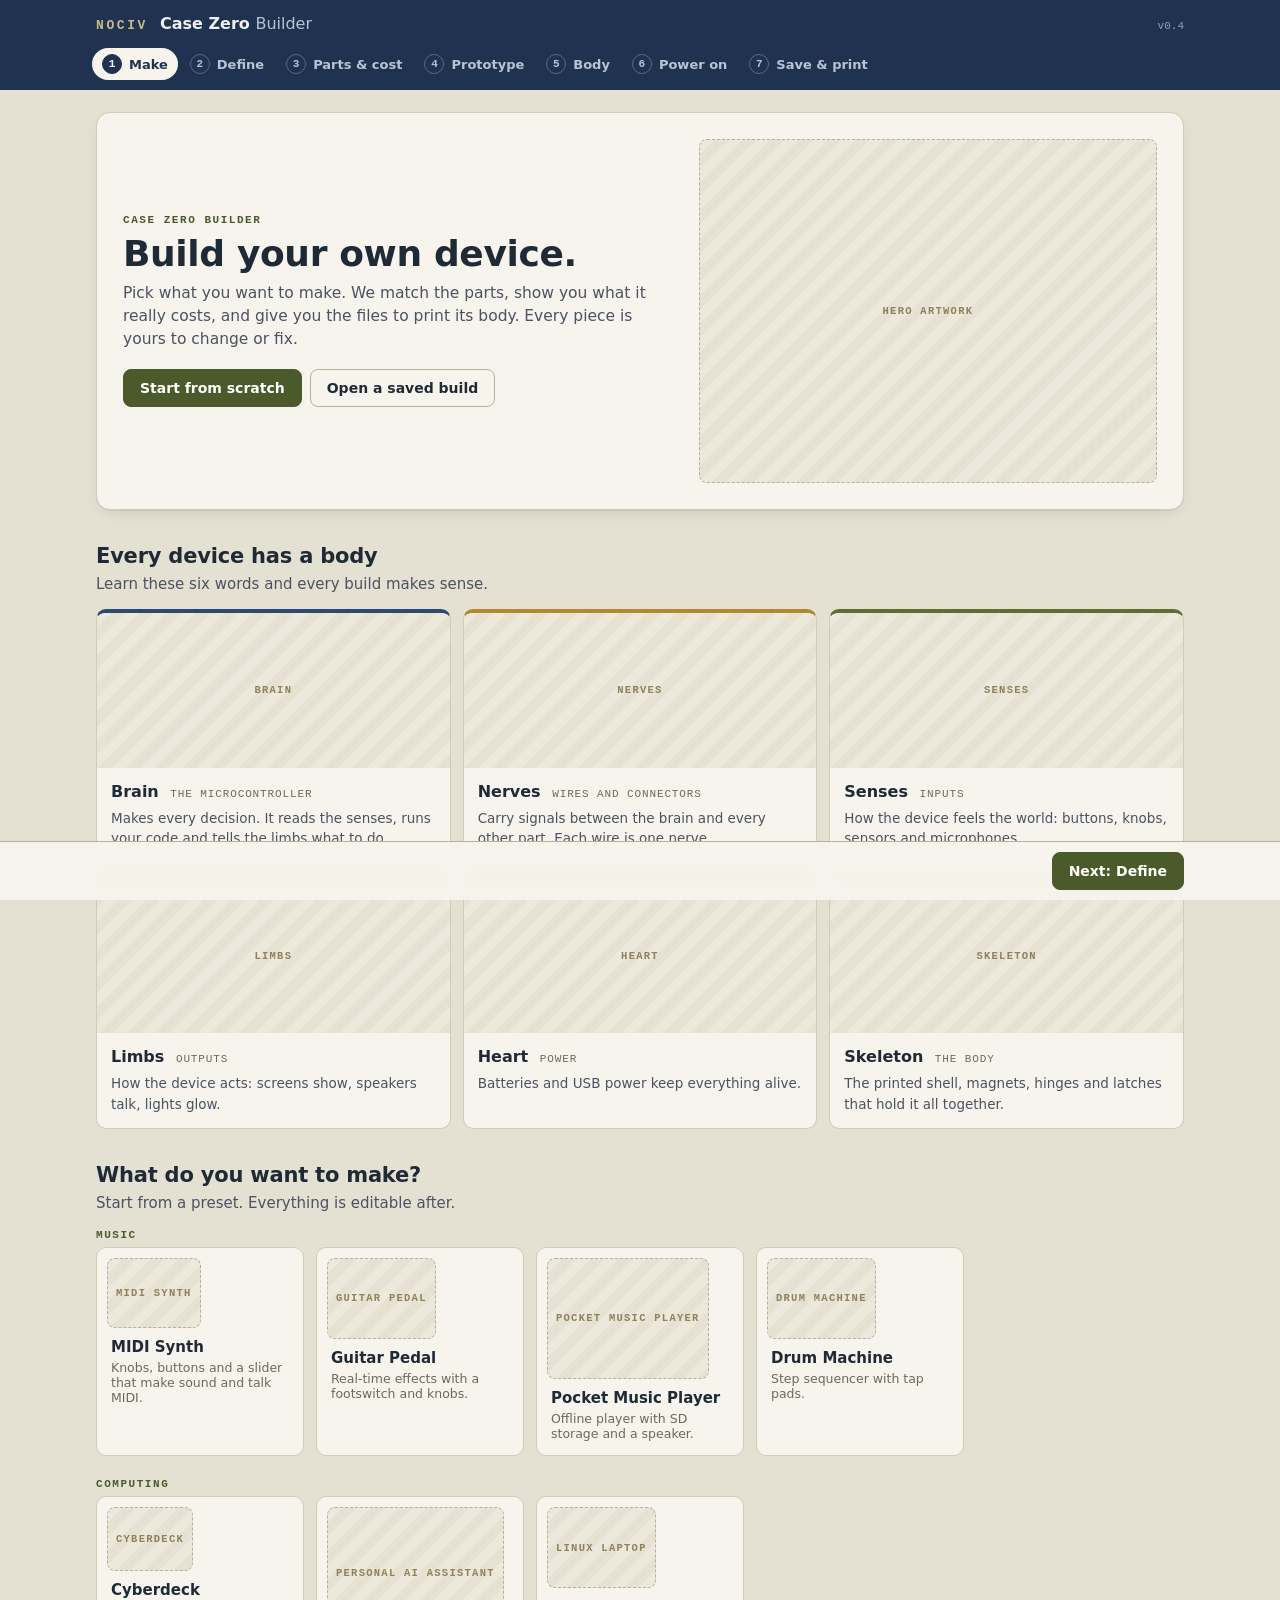
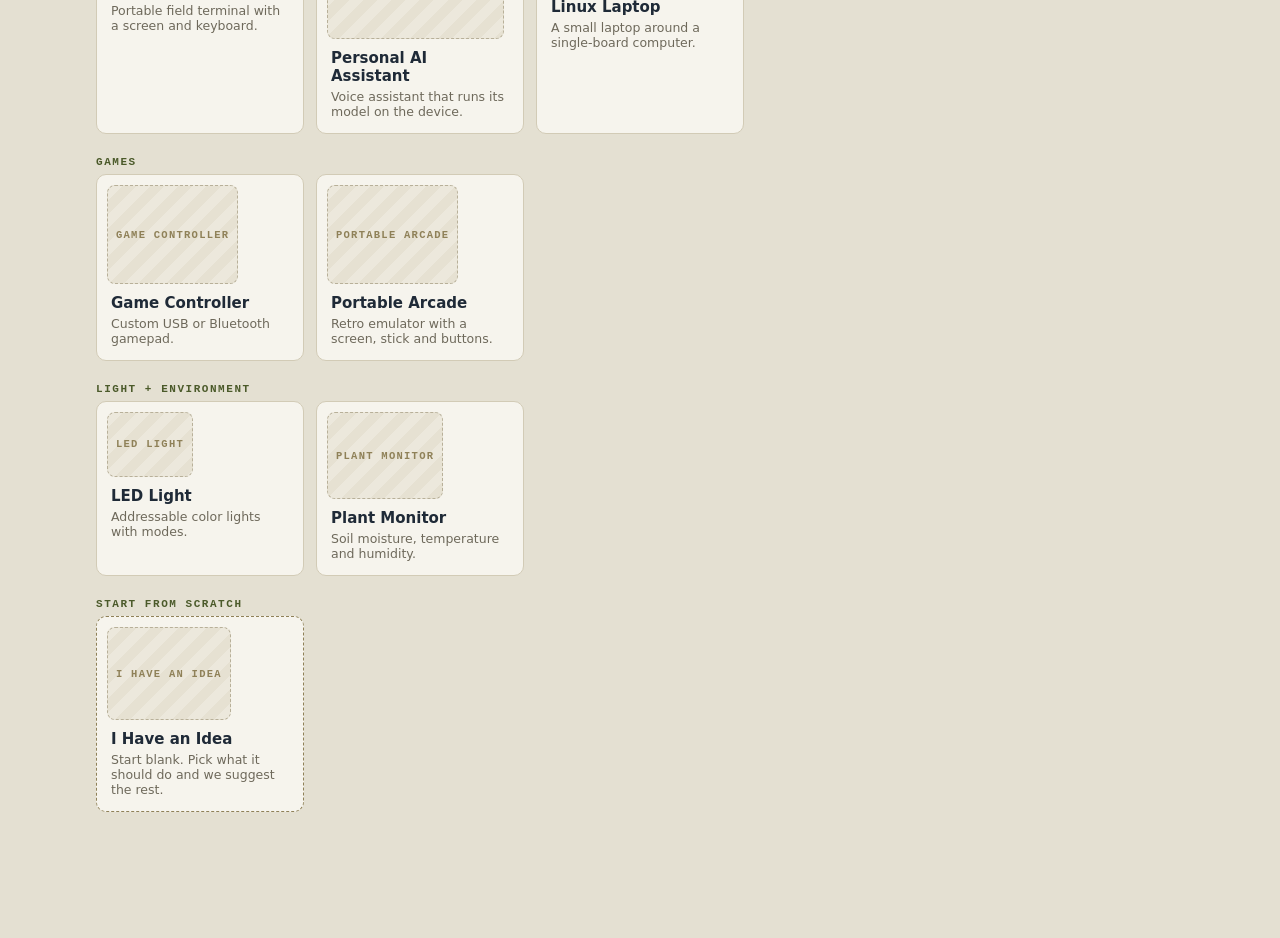
==== commit 8c43240d: "Update index.html" ====
--- a/index.html
+++ b/index.html
@@ -42,4 +42,4 @@
   <script src="case-zero-data.js"></script>
   <script src="case-zero.js"></script>
 </body>
-</html>
+</html>
--- a/case-zero.css
+++ b/case-zero.css
@@ -0,0 +1,368 @@
+/* ==========================================================================
+   CASE ZERO BUILDER — STYLE
+   Palette: khaki, army green, navy, warm grey.
+   Artwork slots (.art) show a placeholder until an image named
+   case-zero-art-<key>.png is added to the site root.
+   ========================================================================== */
+
+:root {
+  /* surfaces */
+  --page: #e4e0d2;
+  --surface: #f6f4ed;
+  --surface-2: #ece8dc;
+  --line: #d2cbb6;
+  --line-2: #b8b099;
+
+  /* ink */
+  --ink: #1f2a37;
+  --ink-2: #4a5362;
+  --muted: #6e695b;
+
+  /* brand */
+  --navy: #1f3350;
+  --navy-2: #2d4a73;
+  --navy-soft: #dce3ec;
+  --army: #4b5a2a;
+  --army-2: #5d6f34;
+  --army-soft: #e0e4cf;
+  --khaki: #c9bb8e;
+  --khaki-deep: #8f8158;
+
+  /* status */
+  --ok: #4b7a3a;
+  --warn: #a8741a;
+  --err: #a63d32;
+
+  /* body roles */
+  --r-brain: #2d4a73;
+  --r-senses: #5d6f34;
+  --r-limbs: #a8552c;
+  --r-heart: #a63d32;
+  --r-nerves: #b08a2e;
+  --r-skeleton: #8a7d55;
+  --r-tools: #6b7078;
+
+  /* workplane */
+  --plane: #dde4ec;
+  --plane-line: #b9c5d3;
+  --plate: #f1f4f8;
+
+  --sans: "IBM Plex Sans", system-ui, -apple-system, "Segoe UI", Roboto, sans-serif;
+  --mono: "IBM Plex Mono", ui-monospace, Menlo, Consolas, monospace;
+  --radius: 10px;
+  --shadow: 0 1px 0 rgba(31, 42, 55, .06), 0 6px 18px -10px rgba(31, 42, 55, .25);
+}
+
+* { box-sizing: border-box; }
+html, body { margin: 0; }
+body { background: var(--page); color: var(--ink); font: 15px/1.5 var(--sans); -webkit-font-smoothing: antialiased; padding-bottom: 76px; }
+a { color: var(--navy-2); text-underline-offset: 2px; }
+h1, h2, h3, h4 { margin: 0; line-height: 1.2; letter-spacing: -.01em; }
+h1 { font-size: 28px; font-weight: 700; }
+h2 { font-size: 21px; font-weight: 700; }
+h3 { font-size: 15px; font-weight: 700; margin-bottom: 10px; }
+h4 { font-size: 12px; font-weight: 600; color: var(--ink-2); margin: 14px 0 8px; text-transform: uppercase; letter-spacing: .06em; }
+p { margin: 0 0 8px; }
+.lead { font-size: 15.5px; color: var(--ink-2); max-width: 60ch; margin-top: 6px; }
+.small { font-size: 12.5px; color: var(--muted); line-height: 1.45; }
+.mono { font-family: var(--mono); font-size: 12px; color: var(--ink-2); }
+.eyebrow { font: 600 11px var(--mono); letter-spacing: .14em; text-transform: uppercase; color: var(--army); margin-bottom: 6px; }
+.row { display: flex; flex-wrap: wrap; gap: 8px; align-items: center; }
+.stack { display: flex; flex-direction: column; gap: 14px; }
+.two { display: grid; grid-template-columns: 1fr 1fr; gap: 14px; }
+@media (max-width: 760px) { .two { grid-template-columns: 1fr; } h1 { font-size: 24px; } }
+
+/* ---------- header + steps ---------- */
+.top { background: var(--navy); color: #eef0f3; position: sticky; top: 0; z-index: 20; }
+.topInner { max-width: 1120px; margin: 0 auto; padding: 12px 16px 6px; display: flex; align-items: baseline; gap: 12px; }
+.brand { color: var(--khaki); font: 700 13px var(--mono); letter-spacing: .2em; text-decoration: none; }
+.product { font-weight: 700; font-size: 16px; }
+.product span { font-weight: 400; color: #b9c4d3; }
+.version { margin-left: auto; font: 11px var(--mono); color: #8fa0b7; }
+.steps { max-width: 1120px; margin: 0 auto; display: flex; gap: 2px; padding: 6px 12px 10px; overflow-x: auto; scrollbar-width: none; }
+.steps::-webkit-scrollbar { display: none; }
+.step { flex-shrink: 0; display: flex; align-items: center; gap: 7px; background: none; border: 0; color: #b9c4d3; font: 600 13px var(--sans); padding: 6px 10px; border-radius: 999px; cursor: pointer; }
+.step .num { width: 20px; height: 20px; border-radius: 50%; display: grid; place-items: center; font: 600 11px var(--mono); border: 1px solid #56688a; color: #b9c4d3; }
+.step:hover { color: #fff; }
+.step.done .num { background: var(--army-2); border-color: var(--army-2); color: #fff; }
+.step.active { background: var(--surface); color: var(--navy); }
+.step.active .num { background: var(--navy); border-color: var(--navy); color: #fff; }
+
+/* ---------- layout ---------- */
+.wrap { max-width: 1120px; margin: 0 auto; padding: 22px 16px; }
+.view { display: none; }
+.view.active { display: block; animation: rise .25s ease; }
+@keyframes rise { from { opacity: .4; transform: translateY(6px); } to { opacity: 1; transform: none; } }
+.pageHead { display: flex; justify-content: space-between; align-items: flex-end; gap: 16px; flex-wrap: wrap; margin-bottom: 18px; }
+.card { background: var(--surface); border: 1px solid var(--line); border-radius: var(--radius); padding: 18px; box-shadow: var(--shadow); }
+.block { margin-top: 34px; }
+.blockHead { margin-bottom: 14px; }
+.blockHead p { color: var(--ink-2); margin: 4px 0 0; }
+
+/* ---------- buttons + controls ---------- */
+.btn { display: inline-flex; align-items: center; justify-content: center; gap: 6px; font: 600 14px var(--sans); padding: 10px 16px; border-radius: 8px; border: 1px solid var(--line-2); background: var(--surface); color: var(--ink); cursor: pointer; text-decoration: none; transition: background .15s, border-color .15s, transform .1s; }
+.btn:hover { border-color: var(--ink-2); }
+.btn:active { transform: translateY(1px); }
+.btn.primary { background: var(--army); border-color: var(--army); color: #fff; }
+.btn.primary:hover { background: var(--army-2); }
+.btn.ghost { background: transparent; }
+.btn.small { font-size: 12.5px; padding: 6px 11px; }
+.btn:disabled { opacity: .5; cursor: not-allowed; }
+.fileBtn { position: relative; overflow: hidden; }
+.fileBtn input { position: absolute; inset: 0; opacity: 0; cursor: pointer; }
+.seg { display: inline-flex; flex-wrap: wrap; border: 1px solid var(--line-2); border-radius: 8px; overflow: hidden; background: var(--surface-2); }
+.seg button { border: 0; background: none; padding: 8px 13px; font: 600 13px var(--sans); color: var(--ink-2); cursor: pointer; display: flex; flex-direction: column; align-items: center; line-height: 1.15; }
+.seg button small { font: 10.5px var(--mono); color: var(--muted); }
+.seg button + button { border-left: 1px solid var(--line); }
+.seg button.on { background: var(--navy); color: #fff; }
+.seg button.on small { color: #b9c4d3; }
+.chips { display: flex; flex-wrap: wrap; gap: 7px; }
+.chip { display: inline-flex; align-items: center; gap: 6px; background: var(--surface); border: 1px solid var(--line-2); border-radius: 999px; padding: 7px 13px; font: 500 13px var(--sans); color: var(--ink); cursor: pointer; }
+.chip:hover { border-color: var(--ink-2); }
+.chip.on { background: var(--navy); border-color: var(--navy); color: #fff; }
+.chip b { font-family: var(--mono); font-weight: 600; }
+.chip .n { font: 11px var(--mono); color: var(--muted); }
+.chip.done { border-color: var(--ok); }
+.chip.done .n { color: var(--ok); }
+.chip.on .n { color: #b9c4d3; }
+select, input[type=text], .field input, .nameField input { font: 14px var(--sans); color: var(--ink); background: #fff; border: 1px solid var(--line-2); border-radius: 7px; padding: 8px 10px; }
+select { max-width: 100%; }
+.field, .nameField { display: flex; flex-direction: column; gap: 5px; font: 600 12px var(--sans); color: var(--ink-2); margin-bottom: 12px; }
+.nameField { min-width: 220px; margin: 0; }
+input[type=checkbox] { accent-color: var(--army); width: 16px; height: 16px; }
+
+/* ---------- body roles ---------- */
+.role { display: inline-block; font: 600 10.5px var(--mono); letter-spacing: .1em; text-transform: uppercase; padding: 3px 8px; border-radius: 4px; color: #fff; background: var(--r-tools); }
+.dot { display: inline-block; width: 9px; height: 9px; border-radius: 50%; background: var(--r-tools); flex-shrink: 0; }
+.role-brain, .d-brain, .seg-brain { background: var(--r-brain); }
+.role-senses, .d-senses, .seg-senses { background: var(--r-senses); }
+.role-limbs, .d-limbs, .seg-limbs { background: var(--r-limbs); }
+.role-heart, .d-heart, .seg-heart { background: var(--r-heart); }
+.role-nerves, .d-nerves, .seg-nerves { background: var(--r-nerves); }
+.role-skeleton, .d-skeleton, .seg-skeleton { background: var(--r-skeleton); }
+.role-tools, .d-tools { background: var(--r-tools); }
+
+/* ---------- artwork slots ---------- */
+.art { position: relative; background: repeating-linear-gradient(135deg, var(--surface-2) 0 10px, #e6e1d2 10px 20px); border: 1px dashed var(--line-2); border-radius: 8px; overflow: hidden; display: grid; place-items: center; aspect-ratio: 4 / 3; }
+.art img { position: absolute; inset: 0; width: 100%; height: 100%; object-fit: cover; }
+.art .artLabel { font: 600 10.5px var(--mono); letter-spacing: .12em; text-transform: uppercase; color: var(--khaki-deep); padding: 0 8px; text-align: center; }
+.art img + .artLabel { display: none; }
+
+/* ---------- make ---------- */
+.hero { display: grid; grid-template-columns: 1.2fr 1fr; gap: 26px; align-items: center; background: var(--surface); border: 1px solid var(--line); border-radius: 14px; padding: 26px; box-shadow: var(--shadow); }
+.hero h1 { font-size: 36px; }
+.hero .lead { margin-bottom: 18px; }
+@media (max-width: 760px) { .hero { grid-template-columns: 1fr; padding: 20px; } .hero h1 { font-size: 28px; } }
+.bodyMap { display: grid; grid-template-columns: repeat(3, 1fr); gap: 12px; }
+@media (max-width: 900px) { .bodyMap { grid-template-columns: repeat(2, 1fr); } }
+@media (max-width: 520px) { .bodyMap { grid-template-columns: 1fr; } }
+.bodyCard { background: var(--surface); border: 1px solid var(--line); border-radius: var(--radius); overflow: hidden; display: flex; flex-direction: column; border-top: 4px solid var(--r-tools); }
+.bodyCard .art { border: 0; border-radius: 0; aspect-ratio: 16 / 7; }
+.bodyTxt { padding: 12px 14px 14px; }
+.bodyName { font-weight: 700; font-size: 16px; margin-bottom: 4px; }
+.bodyName span { font: 500 11px var(--mono); color: var(--muted); text-transform: uppercase; letter-spacing: .08em; margin-left: 6px; }
+.bodyTxt p { font-size: 13.5px; color: var(--ink-2); margin: 0; }
+.r-brain { border-top-color: var(--r-brain); } .r-nerves { border-top-color: var(--r-nerves); } .r-senses { border-top-color: var(--r-senses); }
+.r-limbs { border-top-color: var(--r-limbs); } .r-heart { border-top-color: var(--r-heart); } .r-skeleton { border-top-color: var(--r-skeleton); }
+.cat { margin-bottom: 22px; }
+.presetGrid { display: grid; grid-template-columns: repeat(auto-fill, minmax(200px, 1fr)); gap: 12px; }
+.preset { text-align: left; background: var(--surface); border: 1px solid var(--line); border-radius: var(--radius); padding: 10px 10px 14px; cursor: pointer; display: flex; flex-direction: column; gap: 4px; font-family: var(--sans); color: var(--ink); transition: transform .12s, border-color .12s, box-shadow .12s; }
+.preset:hover { transform: translateY(-2px); border-color: var(--army-2); box-shadow: var(--shadow); }
+.preset.sel { border-color: var(--army); box-shadow: 0 0 0 2px var(--army-soft); }
+.preset .art { margin-bottom: 6px; }
+.preset.scratch { border-style: dashed; border-color: var(--khaki-deep); }
+.pName { font-weight: 700; font-size: 15px; padding: 0 4px; }
+.pDesc { font-size: 12.5px; color: var(--muted); padding: 0 4px; }
+
+/* ---------- define ---------- */
+.tiles { display: grid; grid-template-columns: repeat(auto-fill, minmax(210px, 1fr)); gap: 8px; }
+.tile { display: flex; align-items: center; gap: 9px; background: #fff; border: 1px solid var(--line); padding: 10px 12px; border-radius: 8px; font-size: 14px; cursor: pointer; user-select: none; }
+.tile:hover { border-color: var(--line-2); }
+.tile.on { border-color: var(--army); background: var(--army-soft); }
+.preview { display: flex; align-items: center; gap: 12px; background: var(--navy-soft); border-color: #c3cfdd; }
+
+/* ---------- parts ---------- */
+.summary { display: grid; grid-template-columns: 2fr 1fr 1fr 1fr; gap: 10px; margin-bottom: 10px; }
+@media (max-width: 860px) { .summary { grid-template-columns: 1fr 1fr; } .stat.big { grid-column: 1 / -1; } }
+.stat { background: var(--surface); border: 1px solid var(--line); border-radius: var(--radius); padding: 14px 16px; display: flex; flex-direction: column; gap: 2px; box-shadow: var(--shadow); }
+.stat.big { background: var(--navy); border-color: var(--navy); color: #fff; }
+.sLabel { font: 600 10.5px var(--mono); letter-spacing: .12em; text-transform: uppercase; color: var(--muted); }
+.stat.big .sLabel { color: var(--khaki); }
+.sVal { font-size: 26px; font-weight: 700; letter-spacing: -.02em; }
+.stat.big .sVal { font-size: 34px; }
+.sSub { font-size: 12px; color: var(--muted); }
+.stat.big .sSub { color: #c3cddb; }
+.skill { display: flex; gap: 4px; margin-top: 4px; }
+.skill i { width: 22px; height: 6px; border-radius: 3px; background: var(--line); }
+.skill i.on { background: var(--army); }
+.costBar { display: flex; height: 10px; border-radius: 5px; overflow: hidden; background: var(--line); margin: 14px 0 8px; }
+.costBar span + span { border-left: 2px solid var(--page); }
+.costLegend { display: flex; flex-wrap: wrap; gap: 14px; font-size: 12.5px; color: var(--ink-2); margin-bottom: 16px; }
+.costLegend span { display: inline-flex; align-items: center; gap: 6px; }
+.priceCard { display: flex; justify-content: space-between; align-items: center; gap: 14px; flex-wrap: wrap; margin-bottom: 14px; }
+.priceCard h3 { margin-bottom: 2px; }
+.brainCard { margin-bottom: 14px; border-left: 4px solid var(--r-brain); }
+.brainTop { display: flex; align-items: center; gap: 10px; margin-bottom: 6px; }
+.brainTop .eyebrow { margin: 0; color: var(--navy-2); }
+.brainCard h2 { margin-bottom: 4px; }
+.spec { font: 12px var(--mono); color: var(--muted); margin-bottom: 10px; }
+.warnLine { font-size: 13px; color: var(--warn); margin-top: 4px; padding-left: 14px; position: relative; }
+.warnLine::before { content: ""; position: absolute; left: 0; top: 7px; width: 6px; height: 6px; border-radius: 50%; background: var(--warn); }
+.compare { margin-top: 12px; }
+.compare summary { cursor: pointer; font-weight: 600; color: var(--navy-2); }
+.tableWrap { overflow-x: auto; margin-top: 10px; }
+table { width: 100%; border-collapse: collapse; font-size: 13px; }
+th { text-align: left; font: 600 10.5px var(--mono); text-transform: uppercase; letter-spacing: .08em; color: var(--muted); padding: 8px 10px; border-bottom: 1px solid var(--line-2); white-space: nowrap; }
+td { padding: 10px; border-bottom: 1px solid var(--line); vertical-align: top; }
+.cmpRow { cursor: pointer; }
+.cmpRow:hover td { background: var(--surface-2); }
+.cmpRow.pick td { background: var(--navy-soft); }
+.tagRec { display: inline-block; margin-left: 8px; font: 600 10px var(--mono); color: var(--army); text-transform: uppercase; letter-spacing: .08em; }
+.meter { height: 7px; border-radius: 4px; background: var(--line); overflow: hidden; min-width: 70px; }
+.meter i { display: block; height: 100%; background: var(--army-2); border-radius: 4px; }
+.meter.wide { min-width: 0; flex: 1; }
+.group { margin-bottom: 12px; padding: 0; overflow: hidden; border-left: 4px solid var(--r-tools); }
+.g-brain { border-left-color: var(--r-brain); } .g-senses { border-left-color: var(--r-senses); } .g-limbs { border-left-color: var(--r-limbs); }
+.g-heart { border-left-color: var(--r-heart); } .g-nerves { border-left-color: var(--r-nerves); } .g-skeleton { border-left-color: var(--r-skeleton); }
+.groupHead { display: flex; align-items: center; gap: 10px; padding: 12px 16px; background: var(--surface-2); border-bottom: 1px solid var(--line); }
+.line { display: grid; grid-template-columns: 1fr auto; grid-template-areas: "main cost" "buy buy"; gap: 8px 16px; padding: 12px 16px; border-bottom: 1px solid var(--line); }
+.line:last-child { border-bottom: 0; }
+.line.have { opacity: .6; }
+.lMain { grid-area: main; min-width: 0; }
+.lName { font-weight: 600; }
+.qty { font: 600 12px var(--mono); color: var(--ink-2); }
+.lVar { font-size: 13px; color: var(--ink-2); }
+.variant { margin-top: 4px; font-size: 13px; padding: 5px 8px; }
+.lWhy { font-size: 12px; color: var(--muted); margin-top: 3px; }
+.lCost { grid-area: cost; text-align: right; display: flex; flex-direction: column; align-items: flex-end; gap: 4px; }
+.est { font: 600 15px var(--mono); }
+.haveBox { display: flex; align-items: center; gap: 5px; font-size: 12px; color: var(--ink-2); cursor: pointer; }
+.lBuy { grid-area: buy; display: flex; flex-wrap: wrap; gap: 6px; }
+.buy { display: inline-flex; align-items: center; gap: 6px; font: 600 12.5px var(--sans); padding: 5px 11px; border-radius: 6px; border: 1px solid var(--line-2); text-decoration: none; color: var(--ink); background: #fff; }
+.buy:hover { border-color: var(--ink-2); }
+.buy.best { border-color: var(--army); background: var(--army-soft); }
+.buy i { font: 600 10px var(--mono); font-style: normal; color: var(--army); text-transform: uppercase; letter-spacing: .06em; }
+@media (min-width: 900px) { .line { grid-template-columns: 1.4fr auto 1fr; grid-template-areas: "main cost buy"; align-items: center; } .lBuy { justify-content: flex-end; } }
+.note { margin-top: 16px; background: var(--surface-2); }
+.note p { font-size: 13.5px; color: var(--ink-2); }
+
+/* ---------- prototype ---------- */
+.line4 { display: flex; flex-direction: column; gap: 12px; }
+.station { background: var(--surface); border: 1px solid var(--line); border-radius: var(--radius); box-shadow: var(--shadow); overflow: hidden; }
+.station.on { border-color: var(--army-2); }
+.stHead { display: flex; align-items: center; gap: 14px; padding: 16px 18px; }
+.stHead h3 { margin: 0; }
+.stHead p { margin: 2px 0 0; font-size: 13px; color: var(--muted); }
+.stHead > div { flex: 1; }
+.stNum { width: 34px; height: 34px; border-radius: 50%; display: grid; place-items: center; font: 600 14px var(--mono); background: var(--surface-2); border: 1px solid var(--line-2); color: var(--ink-2); flex-shrink: 0; }
+.station.on .stNum { background: var(--army); border-color: var(--army); color: #fff; }
+.stBody { padding: 0 18px 18px 66px; }
+@media (max-width: 600px) { .stBody { padding: 0 16px 16px; } }
+.pill { font: 600 10.5px var(--mono); text-transform: uppercase; letter-spacing: .08em; color: var(--muted); }
+.switch { position: relative; width: 44px; height: 24px; flex-shrink: 0; }
+.switch input { opacity: 0; width: 0; height: 0; }
+.switch span { position: absolute; inset: 0; background: var(--line-2); border-radius: 12px; cursor: pointer; transition: background .15s; }
+.switch span::after { content: ""; position: absolute; left: 3px; top: 3px; width: 18px; height: 18px; border-radius: 50%; background: #fff; transition: transform .15s; }
+.switch input:checked + span { background: var(--army); }
+.switch input:checked + span::after { transform: translateX(20px); }
+.usage { display: flex; flex-direction: column; gap: 8px; margin-bottom: 12px; }
+.usage > div { display: flex; align-items: center; gap: 10px; flex-wrap: wrap; }
+.usage .small { width: 100px; }
+table.wire td:first-child { white-space: nowrap; font-weight: 600; }
+table.wire .dot { margin-right: 7px; }
+.checks { margin: 12px 0 0; padding-left: 20px; font-size: 14px; color: var(--ink-2); }
+.checks li { margin-bottom: 6px; }
+.alert { border-radius: 8px; padding: 11px 14px; margin-bottom: 12px; font-size: 14px; border: 1px solid; }
+.alert.err { background: #f4e3df; border-color: #dcb2aa; color: #7c2c23; }
+.alert.warn { background: #f3ead7; border-color: #dcc79b; color: #6f4c10; }
+
+/* ---------- body ---------- */
+.bodyGrid { display: grid; grid-template-columns: 320px 1fr; gap: 16px; align-items: start; }
+@media (max-width: 900px) { .bodyGrid { grid-template-columns: 1fr; } }
+.att { display: flex; justify-content: space-between; align-items: center; gap: 10px; padding: 9px 0; border-bottom: 1px solid var(--line); font-size: 14px; cursor: pointer; }
+.att:last-child { border-bottom: 0; }
+.att.col { flex-direction: column; align-items: stretch; cursor: default; }
+.att .seg button { padding: 5px 10px; font-size: 12px; }
+.workCard { padding: 14px; }
+.workTop { display: flex; justify-content: space-between; align-items: center; gap: 10px; flex-wrap: wrap; margin-bottom: 12px; }
+.workplane { background: var(--plane); background-image: linear-gradient(var(--plane-line) 1px, transparent 1px), linear-gradient(90deg, var(--plane-line) 1px, transparent 1px); background-size: 16px 16px; border-radius: 8px; padding: 14px; border: 1px solid #c6d0dc; }
+.workplane svg { display: block; width: 100%; max-width: 620px; margin: 0 auto; touch-action: manipulation; filter: drop-shadow(0 4px 8px rgba(31, 51, 80, .18)); }
+.workplane.placing svg { cursor: crosshair; }
+.plate { fill: var(--plate); stroke: #8d9bb0; stroke-width: .8; }
+.cell { fill: none; stroke: #cfd8e3; stroke-width: .4; }
+.mag { fill: #c4ccd8; stroke: #8d9bb0; stroke-width: .6; }
+.part .fp { fill: rgba(93, 111, 52, .12); stroke: var(--r-senses); stroke-width: .8; }
+.part.p-limbs .fp { fill: rgba(168, 85, 44, .12); stroke: var(--r-limbs); }
+.part.p-heart .fp { fill: rgba(166, 61, 50, .12); stroke: var(--r-heart); }
+.part.p-brain .fp { fill: rgba(45, 74, 115, .12); stroke: var(--r-brain); }
+.part.sel .fp { stroke: var(--navy); stroke-width: 1.6; fill: rgba(45, 74, 115, .18); }
+.part.bad .fp { stroke: var(--err); stroke-dasharray: 3 2; fill: rgba(166, 61, 50, .14); }
+.cut { fill: var(--navy); fill-opacity: .82; stroke: none; }
+.lbl { fill: var(--ink-2); font: 500 4.6px var(--sans); pointer-events: none; }
+.selBar { display: flex; flex-wrap: wrap; gap: 8px; align-items: center; justify-content: center; min-height: 44px; margin-top: 12px; font-size: 13.5px; color: var(--ink-2); text-align: center; }
+.legend { display: flex; flex-wrap: wrap; justify-content: center; gap: 16px; font-size: 12px; color: var(--muted); margin-top: 6px; }
+.legend span { display: inline-flex; align-items: center; gap: 6px; }
+.lg { width: 12px; height: 12px; border-radius: 50%; display: inline-block; }
+.lg.mag { background: #c4ccd8; border: 1px solid #8d9bb0; }
+.lg.cut { background: var(--navy); border-radius: 2px; }
+select.any { width: 100%; margin-top: 10px; }
+.issues { list-style: none; margin: 0; padding: 0; }
+.issues li { position: relative; padding: 7px 0 7px 18px; font-size: 13.5px; border-bottom: 1px solid var(--line); }
+.issues li:last-child { border-bottom: 0; }
+.issues li::before { content: ""; position: absolute; left: 2px; top: 14px; width: 8px; height: 8px; border-radius: 50%; }
+.issues li.err::before { background: var(--err); }
+.issues li.warn::before { background: var(--warn); }
+.issues li.ok::before { background: var(--ok); }
+
+/* ---------- simulator ---------- */
+.simGrid { display: grid; grid-template-columns: 1fr 300px; gap: 16px; align-items: start; }
+@media (max-width: 900px) { .simGrid { grid-template-columns: 1fr; } }
+.simCard { padding: 12px; background: #2a3442; border-color: #2a3442; }
+#simSvg { width: 100%; display: block; }
+#simSvg .plate { fill: #3a4656; stroke: #56657a; }
+#simSvg .cell { stroke: #465366; }
+#simSvg .mag { fill: #56657a; stroke: #6d7d93; }
+#simSvg .part { cursor: pointer; }
+#simSvg .part .fp { fill: rgba(255, 255, 255, .04); stroke-width: .9; }
+#simSvg .cut { fill: #161d27; fill-opacity: 1; }
+#simSvg .hingeBar { fill: #3a4656; }
+#simSvg .slot { fill: #161d27; }
+#simSvg .tiny { fill: #8fa0b7; font: 7px var(--mono); }
+#simSvg .scr { fill: #cfe0c0; font: 600 6px var(--mono); pointer-events: none; }
+#simSvg .nerve { fill: none; stroke-width: 1.2; opacity: .45; stroke: var(--r-nerves); }
+#simSvg .n-senses { stroke: #9fb46a; } #simSvg .n-limbs { stroke: #d98a5c; } #simSvg .n-heart { stroke: #d46a5d; } #simSvg .n-brain { stroke: #8fb0dc; }
+#simSvg.on .nerve { opacity: .9; stroke-dasharray: 4 5; animation: flow 1.2s linear infinite; }
+#simSvg .nerve.pulse { stroke-width: 2.6; opacity: 1; stroke: #f3e2a6; animation: flow .35s linear infinite; }
+@keyframes flow { to { stroke-dashoffset: -18; } }
+#simSvg .block rect { fill: #3a4656; stroke: #56657a; }
+#simSvg .block { cursor: pointer; }
+#simSvg .b-brain rect { stroke: #8fb0dc; stroke-width: 1.4; }
+#simSvg .b-heart rect { stroke: #d46a5d; }
+#simSvg .bRole { fill: #8fa0b7; font: 600 7px var(--mono); letter-spacing: .1em; }
+#simSvg .bName { fill: #eef0f3; font: 600 9px var(--sans); }
+#simSvg.on .block.b-brain rect { fill: #33496a; }
+#simSvg .block.lit rect { fill: #5b6f45; stroke: #cfe0c0; }
+#simSvg.on .part.p-limbs .cut { fill: #26303d; }
+#simSvg .part.lit .cut { fill: #f3c77a; }
+#simSvg .part.lit .fp { fill: rgba(243, 199, 122, .2); stroke: #f3c77a; }
+#simSvg.on .part.p-limbs.lit .cut { fill: #9fd07a; }
+.powerBtn.on { background: var(--err); border-color: var(--err); }
+.kv { display: flex; justify-content: space-between; gap: 10px; padding: 7px 0; border-bottom: 1px solid var(--line); font-size: 14px; }
+.kv span { color: var(--ink-2); }
+.log { margin: 0; padding-left: 18px; font-size: 13px; color: var(--ink-2); }
+.log li { margin-bottom: 6px; }
+
+/* ---------- save ---------- */
+.files { display: flex; flex-direction: column; gap: 8px; margin: 10px 0; }
+.fileRow { display: flex; justify-content: space-between; align-items: center; gap: 10px; background: #fff; border: 1px solid var(--line-2); border-radius: 8px; padding: 11px 14px; font: 14px var(--sans); color: var(--ink); cursor: pointer; text-align: left; }
+.fileRow:hover { border-color: var(--army); background: var(--army-soft); }
+.fileRow span { font: 12px var(--mono); color: var(--muted); }
+#v-save .card { margin-bottom: 14px; }
+#v-save .two .card { margin-bottom: 0; }
+#v-save .two { margin-bottom: 14px; }
+
+/* ---------- footer nav + toast ---------- */
+.navBar { position: fixed; left: 0; right: 0; bottom: 0; background: rgba(246, 244, 237, .96); border-top: 1px solid var(--line-2); backdrop-filter: blur(6px); z-index: 20; }
+.navInner { max-width: 1120px; margin: 0 auto; padding: 10px 16px; display: flex; justify-content: space-between; }
+.toast { position: fixed; left: 50%; bottom: 84px; transform: translateX(-50%) translateY(10px); background: var(--navy); color: #fff; padding: 10px 16px; border-radius: 8px; font-size: 14px; opacity: 0; pointer-events: none; transition: all .2s; max-width: 90vw; text-align: center; z-index: 30; }
+.toast.show { opacity: 1; transform: translateX(-50%) translateY(0); }
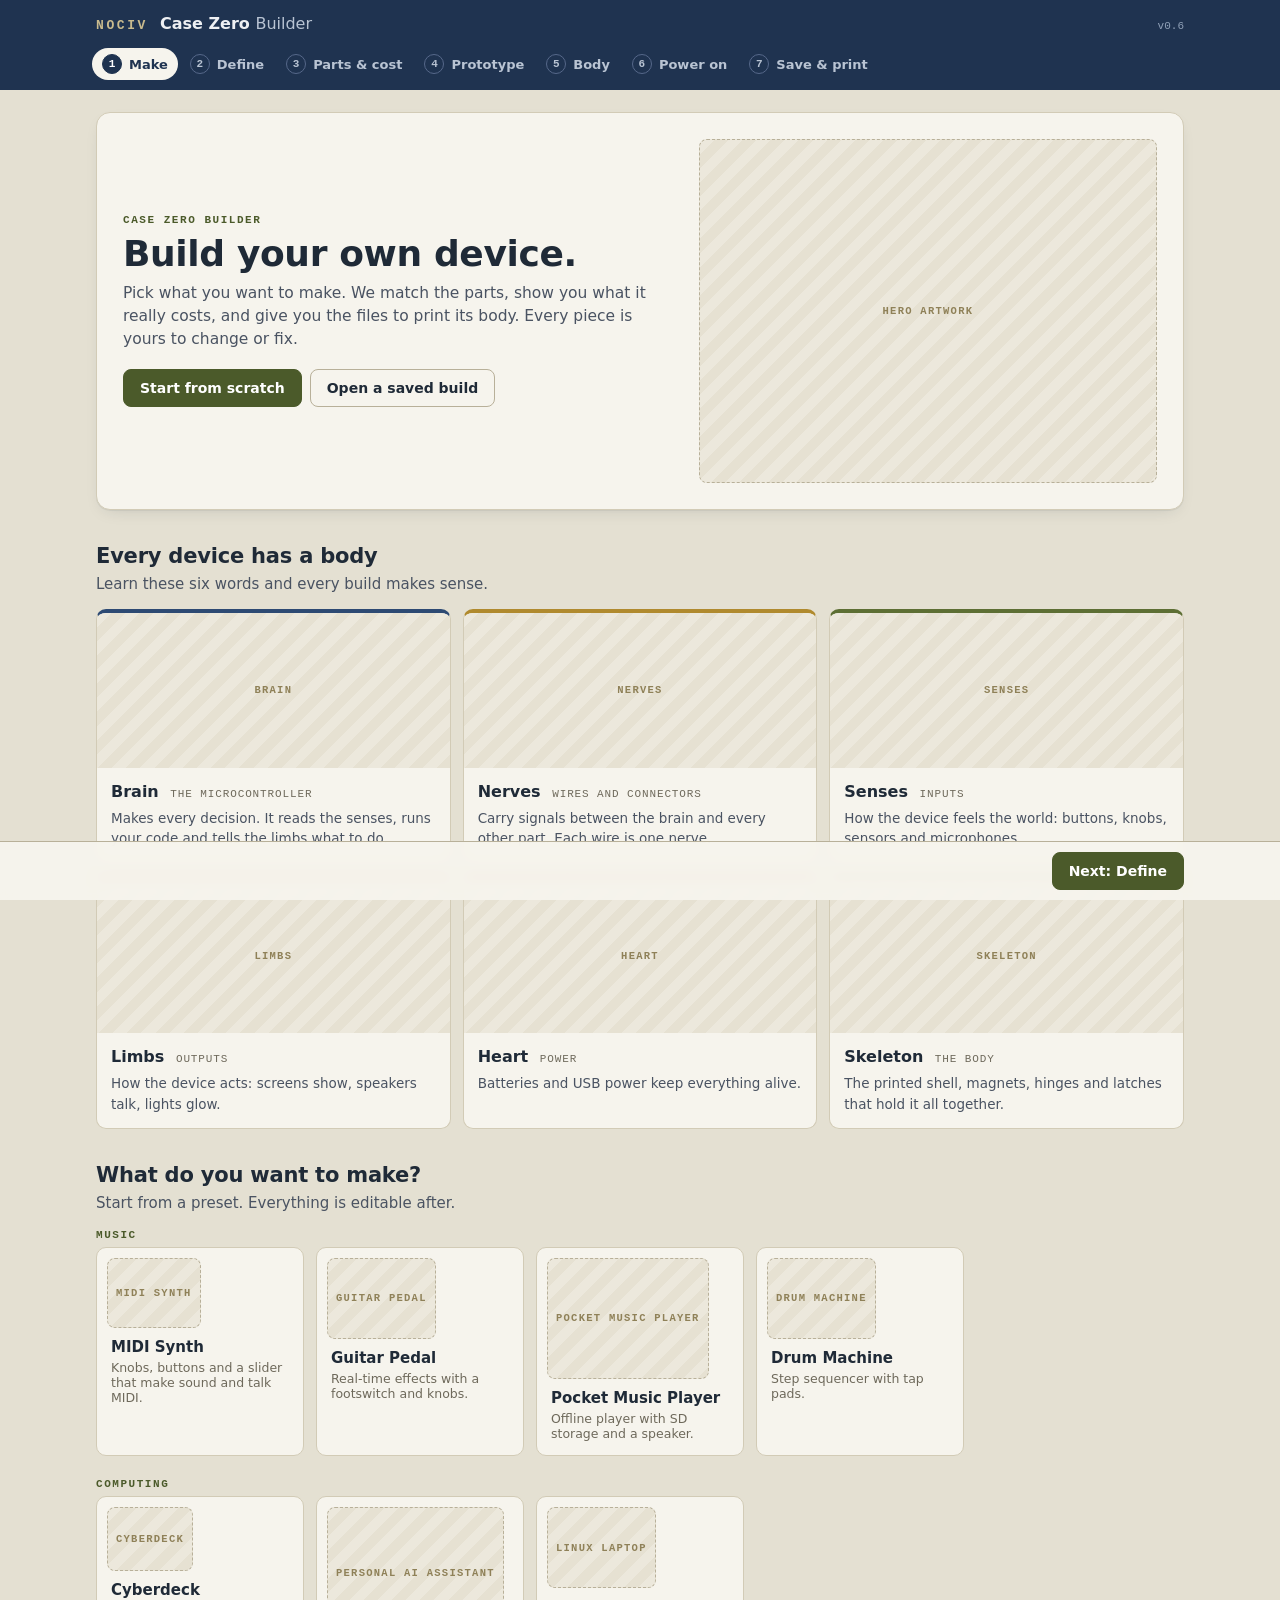
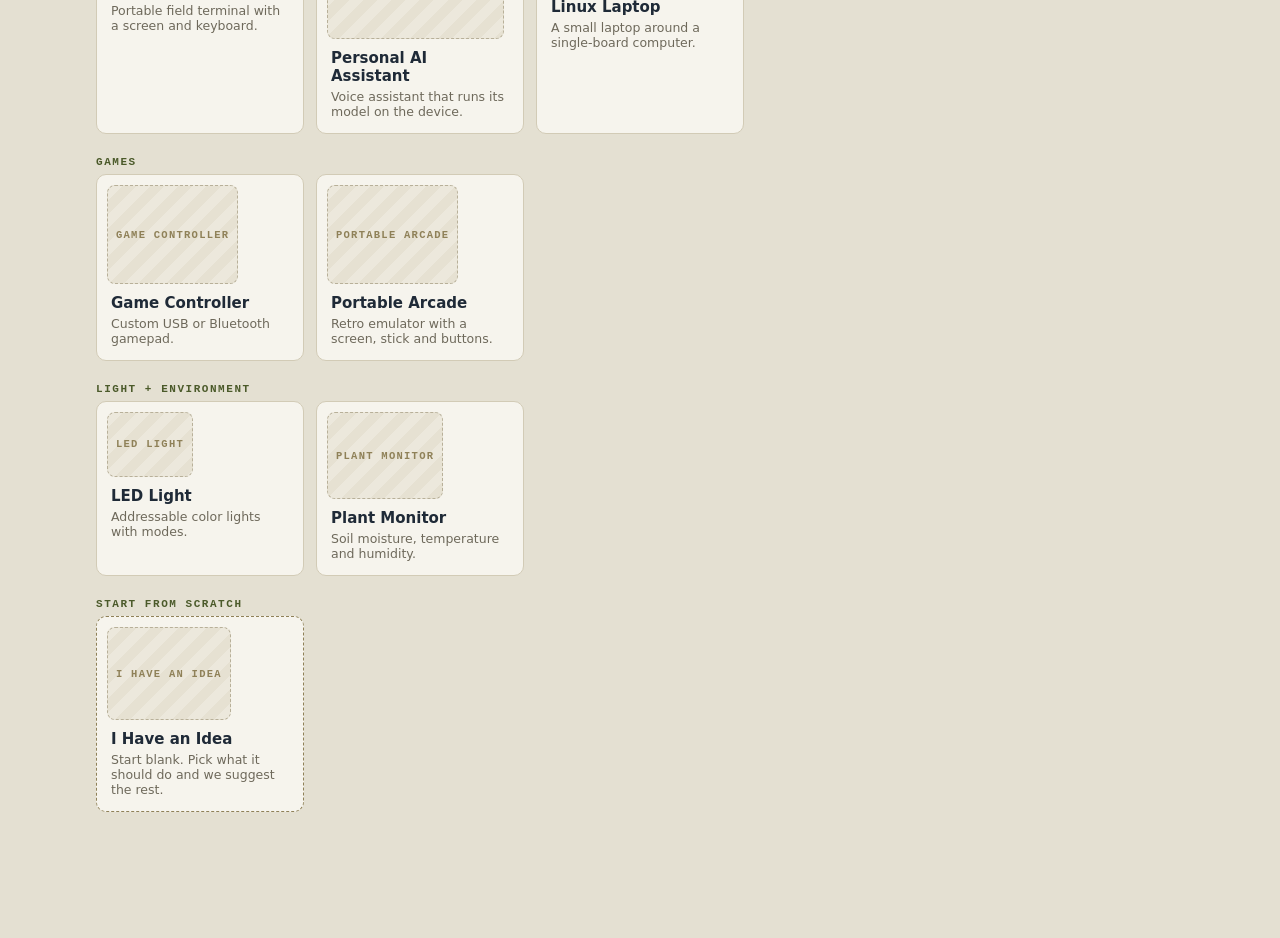
==== commit ee9b29f6: "Update index.html" ====
--- a/index.html
+++ b/index.html
@@ -16,14 +16,14 @@
     <div class="topInner">
       <a class="brand" href="https://nociv.co">NOCIV</a>
       <span class="product">Case Zero <span>Builder</span></span>
-      <span class="version">v0.4</span>
+      <span class="version">v0.6</span>
     </div>
     <nav class="steps" id="steps" aria-label="Build steps"></nav>
   </header>
 
   <main class="wrap">
     <section class="view" id="v-make"></section>
-    <section class="view" id="v-define"></section>
+    <section class="view" id="v-circuit"></section>
     <section class="view" id="v-parts"></section>
     <section class="view" id="v-proto"></section>
     <section class="view" id="v-body"></section>
@@ -37,9 +37,21 @@
       <button class="btn primary" id="nextBtn">Next</button>
     </div>
   </footer>
+  <div class="mode" id="mode" hidden>
+    <div class="mTop">
+      <button class="mExit" id="mExit">Done</button>
+      <div class="mTitle"></div>
+      <div class="mTopR"></div>
+    </div>
+    <div class="mBody">
+      <aside class="mRail" aria-label="Parts tray"></aside>
+      <div class="mStage"></div>
+      <aside class="mSheet" aria-live="polite"></aside>
+    </div>
+  </div>
   <div class="toast" id="toast" role="status"></div>
 
   <script src="case-zero-data.js"></script>
   <script src="case-zero.js"></script>
 </body>
-</html>+</html>
--- a/case-zero.css
+++ b/case-zero.css
@@ -365,4 +365,4 @@
 .navBar { position: fixed; left: 0; right: 0; bottom: 0; background: rgba(246, 244, 237, .96); border-top: 1px solid var(--line-2); backdrop-filter: blur(6px); z-index: 20; }
 .navInner { max-width: 1120px; margin: 0 auto; padding: 10px 16px; display: flex; justify-content: space-between; }
 .toast { position: fixed; left: 50%; bottom: 84px; transform: translateX(-50%) translateY(10px); background: var(--navy); color: #fff; padding: 10px 16px; border-radius: 8px; font-size: 14px; opacity: 0; pointer-events: none; transition: all .2s; max-width: 90vw; text-align: center; z-index: 30; }
-.toast.show { opacity: 1; transform: translateX(-50%) translateY(0); }
+.toast.show { opacity: 1; transform: translateX(-50%) translateY(0); }
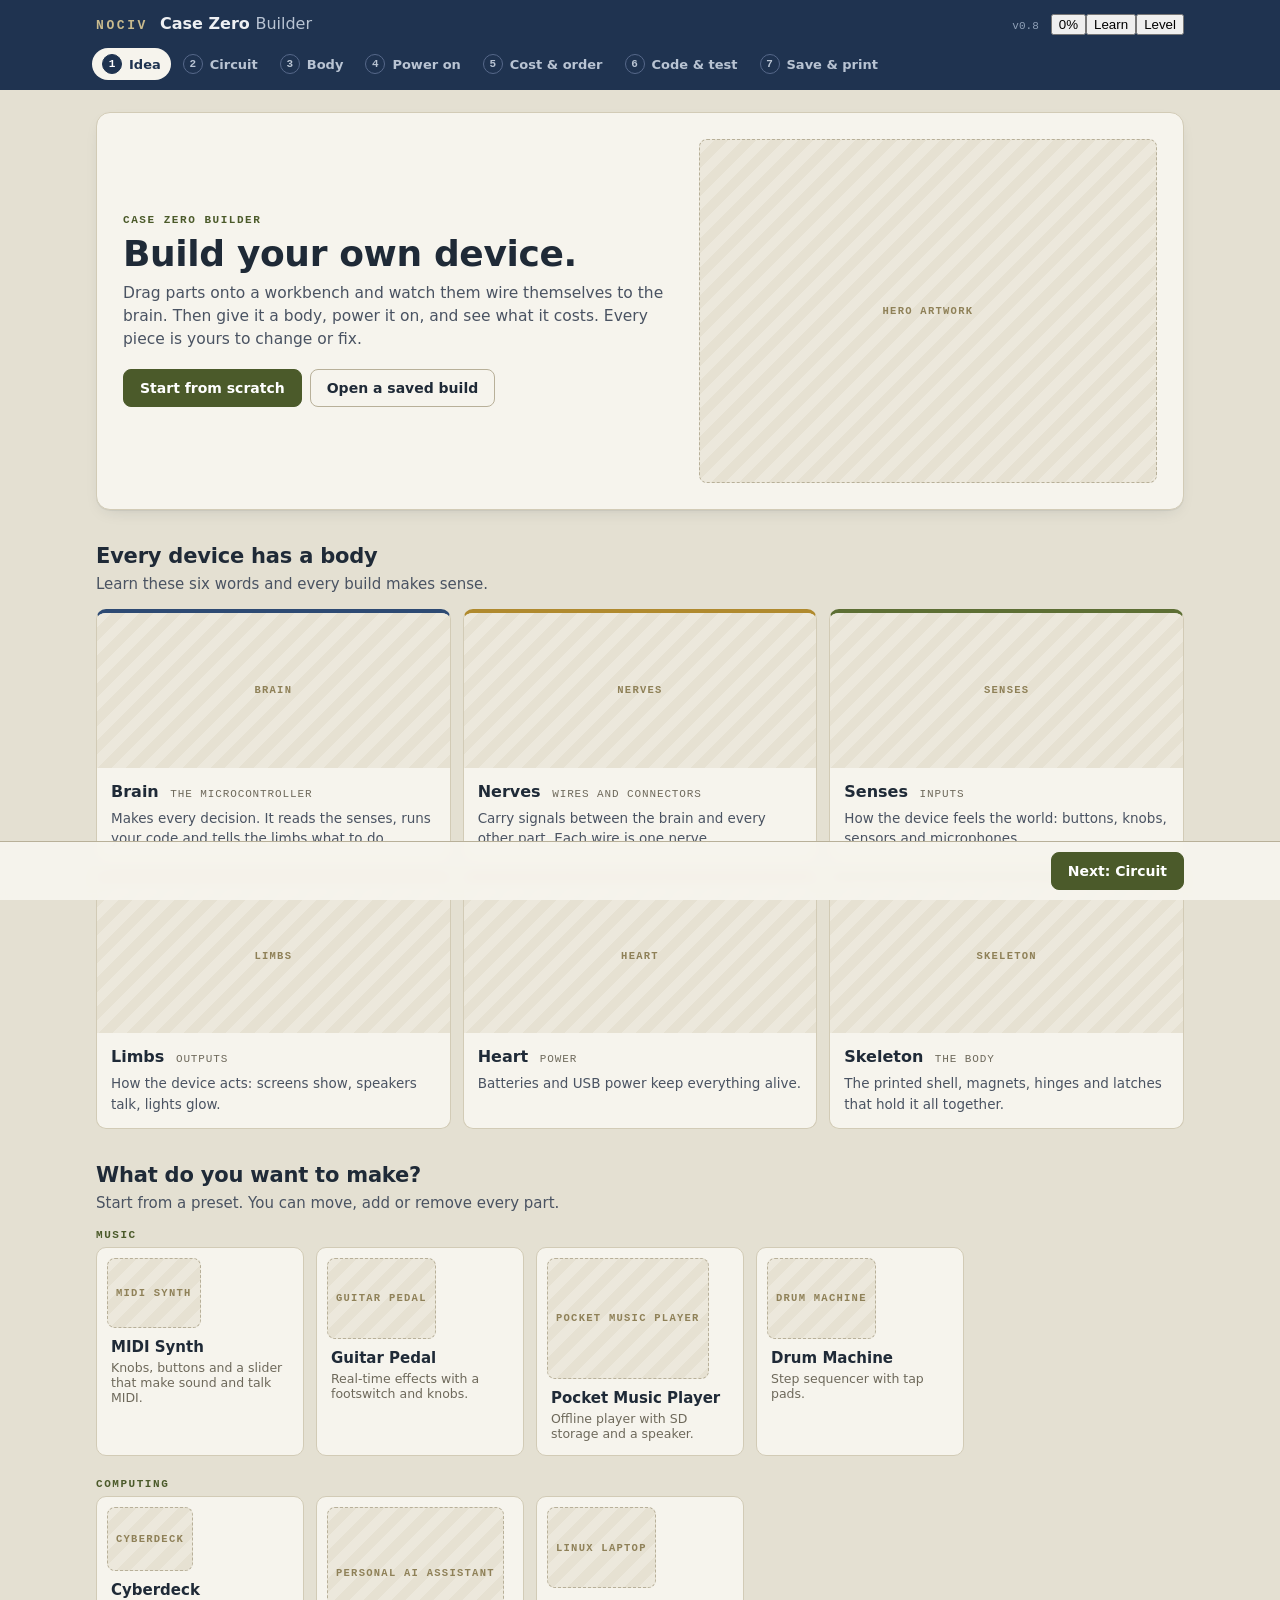
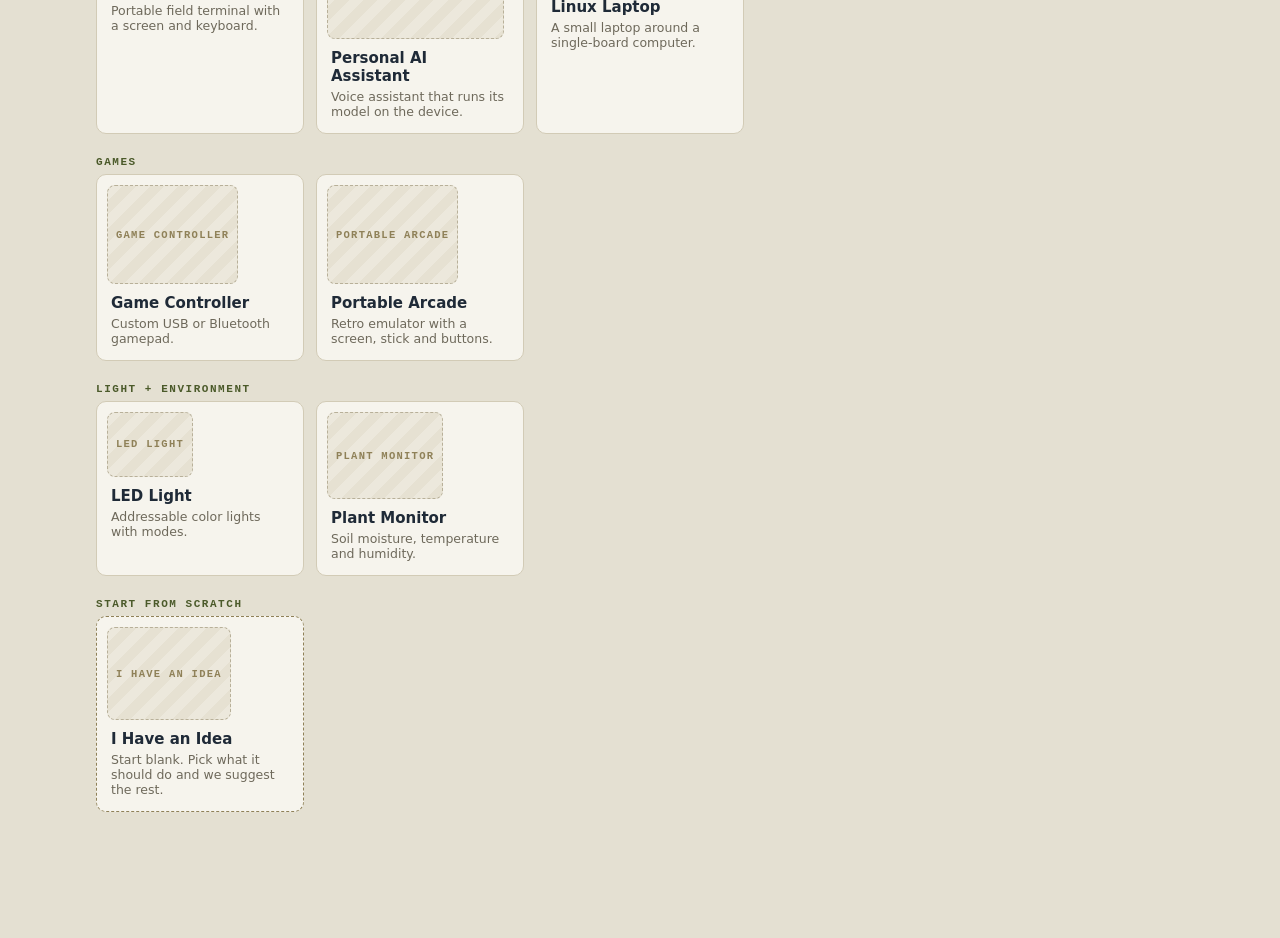
==== commit a7c8748b: "Update index.html" ====
--- a/index.html
+++ b/index.html
@@ -16,7 +16,8 @@
     <div class="topInner">
       <a class="brand" href="https://nociv.co">NOCIV</a>
       <span class="product">Case Zero <span>Builder</span></span>
-      <span class="version">v0.6</span>
+      <span class="version">v0.8</span>
+      <div class="topTools"><button class="meterBtn" id="meterBtn" aria-label="Build progress"><span class="mBar"><i></i></span><span class="mPct">0%</span></button><button class="learnBtn" id="learnBtn">Learn</button><button class="lvlBtn" id="lvlBtn">Level</button></div>
     </div>
     <nav class="steps" id="steps" aria-label="Build steps"></nav>
   </header>
@@ -49,8 +50,16 @@
       <aside class="mSheet" aria-live="polite"></aside>
     </div>
   </div>
+  <div class="qpop" id="qpop" hidden><div class="qBack"></div><div class="qCard" role="dialog" aria-modal="true"></div></div>
+  <div class="learn" id="learn" hidden>
+    <div class="lTop"><button class="mExit" id="learnExit">Done</button><b>Learn</b><span class="small">How it all works, in plain words</span></div>
+    <div class="lBody" id="learnBody"></div>
+  </div>
   <div class="toast" id="toast" role="status"></div>
 
+  <div class="lvl" id="lvl" hidden><div class="lvlInner"><div class="eyebrow">Case Zero Builder</div><h1>What's your level?</h1><p class="lead">No wrong answer. It changes how much we explain. You can switch any time.</p><div class="lvlGrid" id="lvlGrid"></div></div></div>
+  <canvas class="confetti" id="confetti" hidden></canvas>
+  <script src="nociv-card.js"></script>
   <script src="case-zero-data.js"></script>
   <script src="case-zero.js"></script>
 </body>
--- a/case-zero.css
+++ b/case-zero.css
@@ -91,8 +91,12 @@
 /* ---------- layout ---------- */
 .wrap { max-width: 1120px; margin: 0 auto; padding: 22px 16px; }
 .view { display: none; }
-.view.active { display: block; animation: rise .25s ease; }
-@keyframes rise { from { opacity: .4; transform: translateY(6px); } to { opacity: 1; transform: none; } }
+.view.active { display: block; }
+.view.active.fwd { animation: inFwd .32s cubic-bezier(.2, .8, .2, 1); }
+.view.active.back { animation: inBack .32s cubic-bezier(.2, .8, .2, 1); }
+@keyframes inFwd { from { opacity: 0; transform: translateX(22px); } to { opacity: 1; transform: none; } }
+@keyframes inBack { from { opacity: 0; transform: translateX(-22px); } to { opacity: 1; transform: none; } }
+@media (prefers-reduced-motion: reduce) { *, *::before, *::after { animation-duration: .01ms !important; transition-duration: .01ms !important; } }
 .pageHead { display: flex; justify-content: space-between; align-items: flex-end; gap: 16px; flex-wrap: wrap; margin-bottom: 18px; }
 .card { background: var(--surface); border: 1px solid var(--line); border-radius: var(--radius); padding: 18px; box-shadow: var(--shadow); }
 .block { margin-top: 34px; }
@@ -365,4 +369,215 @@
 .navBar { position: fixed; left: 0; right: 0; bottom: 0; background: rgba(246, 244, 237, .96); border-top: 1px solid var(--line-2); backdrop-filter: blur(6px); z-index: 20; }
 .navInner { max-width: 1120px; margin: 0 auto; padding: 10px 16px; display: flex; justify-content: space-between; }
 .toast { position: fixed; left: 50%; bottom: 84px; transform: translateX(-50%) translateY(10px); background: var(--navy); color: #fff; padding: 10px 16px; border-radius: 8px; font-size: 14px; opacity: 0; pointer-events: none; transition: all .2s; max-width: 90vw; text-align: center; z-index: 30; }
-.toast.show { opacity: 1; transform: translateX(-50%) translateY(0); }+.toast.show { opacity: 1; transform: translateX(-50%) translateY(0); }
+
+
+/* ==========================================================================
+   v0.5 — WORKBENCH + BUILD MODE
+   ========================================================================== */
+.ico { width: 22px; height: 22px; fill: none; stroke: currentColor; stroke-width: 1.6; stroke-linecap: round; stroke-linejoin: round; flex-shrink: 0; }
+.ico .fill, .nIco .fill, .bIco .fill { fill: currentColor; stroke: none; }
+.ico.big { width: 42px; height: 42px; padding: 8px; border-radius: 10px; background: var(--surface-2); color: var(--ink-2); }
+.ico.big.r-senses { color: var(--r-senses); background: var(--army-soft); }
+.ico.big.r-limbs { color: var(--r-limbs); background: #f1e2d8; }
+.ico.big.r-heart { color: var(--r-heart); background: #f2dedb; }
+.ico.big.r-brain { color: var(--r-brain); background: var(--navy-soft); }
+
+/* page previews that open build mode */
+.benchPreview { position: relative; display: block; width: 100%; padding: 0; border: 1px solid #c6d0dc; border-radius: 14px; overflow: hidden; cursor: pointer;
+  background: var(--plane); background-image: linear-gradient(var(--plane-line) 1px, transparent 1px), linear-gradient(90deg, var(--plane-line) 1px, transparent 1px); background-size: 18px 18px;
+  box-shadow: var(--shadow); transition: transform .18s, box-shadow .18s; font: inherit; color: inherit; text-align: center; }
+.benchPreview:hover { transform: translateY(-2px); box-shadow: 0 10px 28px -12px rgba(31, 51, 80, .45); }
+.benchPreview:active { transform: scale(.99); }
+.miniBench { display: block; width: 100%; max-height: 420px; pointer-events: none; }
+.openCta { position: absolute; left: 50%; bottom: 16px; transform: translateX(-50%); display: inline-flex; align-items: center; gap: 8px; white-space: nowrap;
+  background: var(--army); color: #fff; font: 600 15px var(--sans); padding: 12px 20px; border-radius: 999px; box-shadow: 0 8px 20px -8px rgba(75, 90, 42, .8); animation: breathe 2.6s ease-in-out infinite; }
+@keyframes breathe { 0%, 100% { box-shadow: 0 8px 20px -8px rgba(75, 90, 42, .8); } 50% { box-shadow: 0 8px 28px -4px rgba(75, 90, 42, .95); } }
+.bodyPreview { padding: 14px 14px 72px; }
+.panelsPreview { display: grid; grid-template-columns: repeat(auto-fit, minmax(140px, 1fr)); gap: 12px; pointer-events: none; }
+.panelsPreview svg { width: 100%; display: block; margin-top: 4px; }
+.benchList { display: flex; gap: 10px; align-items: baseline; padding: 6px 0; font-size: 14px; flex-wrap: wrap; }
+
+/* bench drawing (shared by preview and build mode) */
+.nerve { fill: none; stroke-width: 2.2; stroke-linecap: round; stroke: var(--r-nerves); opacity: .85; }
+.n-senses { stroke: var(--r-senses); } .n-limbs { stroke: var(--r-limbs); } .n-heart { stroke: var(--r-heart); }
+.nerve.grow { stroke-dasharray: 1; stroke-dashoffset: 1; animation: grow .55s .08s cubic-bezier(.3, .7, .2, 1) forwards; }
+@keyframes grow { to { stroke-dashoffset: 0; } }
+.pinTag rect { fill: var(--navy); }
+.pinTag text { fill: #fff; font: 600 8.5px var(--mono); }
+.brainNode rect { fill: var(--navy); stroke: var(--navy-2); stroke-width: 2; }
+.brainNode .bIco { color: var(--khaki); fill: none; stroke: var(--khaki); stroke-width: 1.6; }
+.brainNode .bRole { fill: var(--khaki); font: 600 8.5px var(--mono); letter-spacing: .14em; }
+.brainNode .bName { fill: #fff; font: 700 12.5px var(--sans); }
+.brainNode .bPins { fill: #b9c4d3; font: 500 9px var(--mono); }
+.brainNode { cursor: pointer; transition: transform .2s; }
+.brainNode.sel rect { stroke: var(--khaki); stroke-width: 3; }
+.brainNode.swap { animation: swap .6s ease; transform-box: fill-box; transform-origin: center; }
+@keyframes swap { 0% { transform: scale(1); } 40% { transform: scale(1.1); } 100% { transform: scale(1); } }
+.node { cursor: grab; }
+.node .nIn { transition: transform .15s ease; transform-box: fill-box; transform-origin: center; }
+.node rect { fill: #fff; stroke: var(--r-tools); stroke-width: 2; }
+.node.r-senses rect { stroke: var(--r-senses); } .node.r-limbs rect { stroke: var(--r-limbs); } .node.r-heart rect { stroke: var(--r-heart); }
+.node .nIco { fill: none; stroke: var(--ink-2); stroke-width: 1.6; stroke-linecap: round; stroke-linejoin: round; color: var(--ink-2); }
+.node.r-senses .nIco { stroke: var(--r-senses); color: var(--r-senses); } .node.r-limbs .nIco { stroke: var(--r-limbs); color: var(--r-limbs); } .node.r-heart .nIco { stroke: var(--r-heart); color: var(--r-heart); }
+.node .nLbl { fill: var(--ink); font: 600 9px var(--sans); }
+.node.sel rect { stroke-width: 3; filter: drop-shadow(0 3px 6px rgba(31, 51, 80, .3)); }
+.node.dragging { cursor: grabbing; }
+.node.dragging .nIn { transform: scale(1.12); filter: drop-shadow(0 8px 12px rgba(31, 51, 80, .35)); }
+.node.pop .nIn { animation: pop .42s cubic-bezier(.3, 1.6, .5, 1); }
+@keyframes pop { 0% { transform: scale(.4); opacity: 0; } 70% { transform: scale(1.08); opacity: 1; } 100% { transform: scale(1); } }
+
+/* build mode shell */
+body.inMode { overflow: hidden; overscroll-behavior: none; }
+.mode { position: fixed; inset: 0; z-index: 50; display: flex; flex-direction: column; height: 100vh; height: 100dvh; background: var(--page);
+  opacity: 0; transform: translateY(18px) scale(.985); transition: opacity .28s ease, transform .32s cubic-bezier(.2, .8, .2, 1); overscroll-behavior: none; touch-action: none; }
+.mode.open { opacity: 1; transform: none; }
+.mode[hidden] { display: none; }
+.mTop { display: flex; align-items: center; gap: 10px; padding: 10px 12px; padding-top: max(10px, env(safe-area-inset-top)); background: var(--navy); color: #fff; flex-shrink: 0; }
+.mExit { background: var(--army-2); color: #fff; border: 0; border-radius: 999px; padding: 9px 18px; font: 700 14px var(--sans); cursor: pointer; }
+.mExit:active { transform: scale(.96); }
+.mTitle { flex: 1; min-width: 0; display: flex; flex-direction: column; line-height: 1.2; }
+.mTitle b { font-size: 15px; }
+.mTitle span { font: 11px var(--mono); color: #b9c4d3; white-space: nowrap; overflow: hidden; text-overflow: ellipsis; }
+.mTopR { flex-shrink: 0; }
+.costPill { font: 700 14px var(--mono); background: rgba(255, 255, 255, .12); padding: 6px 11px; border-radius: 999px; transition: background .3s; }
+.seg.mini button { padding: 6px 12px; font-size: 12.5px; }
+.mTop .seg { background: rgba(255, 255, 255, .1); border-color: rgba(255, 255, 255, .25); }
+.mTop .seg button { color: #dfe6ee; }
+.mTop .seg button.on { background: var(--khaki); color: var(--navy); }
+.mBody { flex: 1; min-height: 0; display: flex; flex-direction: row; position: relative; }
+.mRail { width: 86px; flex-shrink: 0; overflow-y: auto; overflow-x: hidden; background: var(--surface); border-right: 1px solid var(--line); padding: 8px 6px 90px; touch-action: pan-y; overscroll-behavior: contain; }
+.railGroup { margin-bottom: 10px; }
+.railHead { display: flex; align-items: center; gap: 5px; font: 600 9.5px var(--mono); letter-spacing: .1em; text-transform: uppercase; color: var(--muted); padding: 4px 4px 6px; }
+.railEmpty { font-size: 11.5px; color: var(--muted); padding: 4px; margin: 0; }
+.tile { width: 100%; display: flex; flex-direction: column; align-items: center; gap: 3px; padding: 8px 4px 7px; margin-bottom: 6px; background: #fff; border: 1px solid var(--line); border-left: 3px solid var(--r-tools);
+  border-radius: 9px; font: 600 10.5px/1.15 var(--sans); color: var(--ink); cursor: grab; touch-action: pan-y; user-select: none; -webkit-user-select: none; -webkit-touch-callout: none; transition: transform .12s, box-shadow .12s; text-align: center; }
+.tile:active { transform: scale(.95); }
+.tile.r-senses { border-left-color: var(--r-senses); color: var(--ink); } .tile.r-senses .ico { color: var(--r-senses); }
+.tile.r-limbs { border-left-color: var(--r-limbs); } .tile.r-limbs .ico { color: var(--r-limbs); }
+.tile.r-heart { border-left-color: var(--r-heart); } .tile.r-heart .ico { color: var(--r-heart); }
+.tile.util { border-left-color: var(--navy); } .tile.util .ico { color: var(--navy); }
+.tile.lifted { width: 84px; box-shadow: 0 14px 28px -10px rgba(31, 51, 80, .55); }
+.mStage { flex: 1; min-width: 0; position: relative; overflow: hidden; touch-action: none;
+  background: var(--plane); background-image: linear-gradient(var(--plane-line) 1px, transparent 1px), linear-gradient(90deg, var(--plane-line) 1px, transparent 1px); background-size: 20px 20px; }
+.benchSvg { position: absolute; inset: 0; width: 100%; height: 100%; touch-action: none; user-select: none; -webkit-user-select: none; }
+.plateWrap { position: absolute; inset: 14px; }
+.bodySvg { width: 100%; height: 100%; display: block; touch-action: none; user-select: none; -webkit-user-select: none; filter: drop-shadow(0 6px 12px rgba(31, 51, 80, .2)); }
+.bodySvg .part { cursor: grab; }
+.bodySvg .part.ghosted { opacity: .3; }
+.pv { stroke-width: 1.6; }
+.pv.ok { fill: rgba(93, 111, 52, .22); stroke: var(--army-2); }
+.pv.no { fill: rgba(166, 61, 50, .18); stroke: var(--err); stroke-dasharray: 3 2; }
+.pvCut { fill: var(--navy); fill-opacity: .35; }
+.emptyHint { position: absolute; left: 50%; top: 28%; transform: translateX(-50%); text-align: center; color: var(--ink-2); font-size: 14px; background: rgba(246, 244, 237, .92); padding: 10px 16px; border-radius: 10px; pointer-events: none; animation: breathe2 2.4s ease-in-out infinite; }
+@keyframes breathe2 { 50% { transform: translateX(-50%) translateY(-4px); } }
+.trash { position: absolute; left: 50%; bottom: 16px; transform: translate(-50%, 90px); background: var(--surface); color: var(--err); border: 2px dashed var(--err); border-radius: 999px; padding: 12px 22px; font: 600 13px var(--sans); transition: transform .25s cubic-bezier(.2, .8, .2, 1), background .15s; pointer-events: none; }
+.trash.show { transform: translate(-50%, 0); }
+.trash.hot { background: var(--err); color: #fff; transform: translate(-50%, 0) scale(1.08); }
+.dragGhost { position: fixed; left: 0; top: 0; z-index: 90; pointer-events: none; will-change: transform; }
+.dragGhost.drop { animation: ghostDrop .2s ease forwards; }
+.dragGhost.cancel { animation: ghostCancel .2s ease forwards; }
+@keyframes ghostDrop { to { opacity: 0; } }
+@keyframes ghostCancel { to { opacity: 0; filter: grayscale(1); } }
+
+/* info sheet */
+.mSheet { position: absolute; left: 0; right: 0; bottom: 0; z-index: 5; max-height: 62%; overflow-y: auto; background: var(--surface); border-top: 1px solid var(--line-2); border-radius: 18px 18px 0 0;
+  padding: 18px 16px calc(18px + env(safe-area-inset-bottom)); box-shadow: 0 -12px 30px -14px rgba(31, 42, 55, .4); transform: translateY(105%); transition: transform .3s cubic-bezier(.2, .8, .2, 1); overscroll-behavior: contain; touch-action: pan-y; }
+.mode.sheetOpen .mSheet { transform: none; }
+.mSheet::before { content: ""; display: block; width: 38px; height: 4px; border-radius: 2px; background: var(--line-2); margin: -8px auto 12px; }
+.shClose { position: absolute; right: 10px; top: 8px; width: 34px; height: 34px; border-radius: 50%; border: 0; background: var(--surface-2); font-size: 20px; line-height: 1; color: var(--ink-2); cursor: pointer; }
+.shHead { display: flex; align-items: center; gap: 12px; margin-bottom: 10px; padding-right: 36px; }
+.shName { font-weight: 700; font-size: 18px; margin-bottom: 3px; }
+.analogy { font-size: 13px; color: var(--army); font-weight: 600; margin-bottom: 6px; }
+.shBlock { margin-top: 14px; }
+.shBlock .eyebrow { margin-bottom: 6px; }
+.shRow { display: flex; justify-content: space-between; align-items: center; gap: 10px; padding: 10px 0; border-top: 1px solid var(--line); margin-top: 12px; font-size: 14px; }
+.shActions { display: flex; gap: 8px; flex-wrap: wrap; margin-top: 14px; }
+.shActions .btn { flex: 1; min-width: 120px; }
+.shIdle h3 { margin-bottom: 6px; }
+.brainRow { width: 100%; display: flex; align-items: center; justify-content: space-between; gap: 10px; padding: 9px 10px; margin-bottom: 5px; background: #fff; border: 1px solid var(--line); border-radius: 8px; font: 500 13px var(--sans); color: var(--ink); cursor: pointer; text-align: left; }
+.brainRow i { font: 600 9.5px var(--mono); font-style: normal; color: var(--army); text-transform: uppercase; margin-left: 6px; }
+.brainRow.on { border-color: var(--navy); background: var(--navy-soft); }
+.brainRow .meter { width: 70px; }
+
+/* wide screens: rail with names, sheet becomes a side panel */
+@media (min-width: 900px) {
+  .mRail { width: 190px; padding: 12px 10px 20px; }
+  .tile { flex-direction: row; justify-content: flex-start; gap: 9px; padding: 9px 10px; font-size: 13px; text-align: left; }
+  .tile.lifted { width: 170px; }
+  .mSheet { position: static; width: 330px; flex-shrink: 0; max-height: none; transform: none; border-radius: 0; border-top: 0; border-left: 1px solid var(--line); box-shadow: none; }
+  .mSheet::before { display: none; }
+  .mode.sheetOpen .mSheet { transform: none; }
+}
+@media (orientation: landscape) and (max-height: 520px) {
+  .mSheet { position: absolute; left: auto; top: 0; width: 300px; max-height: none; border-radius: 16px 0 0 16px; transform: translateX(105%); }
+  .mode.sheetOpen .mSheet { transform: none; }
+}
+
+/* first-time walkthrough */
+.coach { position: fixed; inset: 0; z-index: 95; pointer-events: auto; }
+.coachRing { position: absolute; border-radius: 14px; box-shadow: 0 0 0 9999px rgba(20, 28, 40, .55); border: 2px solid var(--khaki); transition: all .3s cubic-bezier(.2, .8, .2, 1); }
+.coachTip { position: absolute; width: 280px; background: var(--surface); border-radius: 12px; padding: 14px 16px; box-shadow: 0 16px 40px -12px rgba(0, 0, 0, .5); animation: inFwd .3s ease; }
+.coachTip p { font-size: 14.5px; margin-bottom: 10px; }
+.coachTip .row { justify-content: space-between; }
+
+/* ==========================================================================
+   v0.6 — ORDERING + CODE
+   ========================================================================== */
+.tabs { position: relative; display: flex; gap: 4px; margin: 18px 0 14px; border-bottom: 1px solid var(--line-2); }
+.tabs button { background: none; border: 0; padding: 11px 14px; font: 600 15px var(--sans); color: var(--muted); cursor: pointer; transition: color .2s; }
+.tabs button.on { color: var(--navy); }
+.tabInk { position: absolute; left: 0; bottom: -1px; height: 3px; border-radius: 2px; background: var(--army); transition: transform .3s cubic-bezier(.2, .8, .2, 1), width .3s cubic-bezier(.2, .8, .2, 1); }
+.tabBody.swap { animation: inFwd .28s cubic-bezier(.2, .8, .2, 1); }
+.forgotCard { border-left: 4px solid var(--khaki-deep); background: #f4efe0; margin-bottom: 14px; }
+.forgotCard h3 { margin-bottom: 4px; }
+.forgotCard .chips { margin-top: 10px; }
+.chip.static { cursor: default; flex-direction: column; align-items: flex-start; border-radius: 10px; gap: 1px; }
+.chip.static .n { font: 12px var(--sans); }
+.forgotTag { display: inline-block; margin-left: 8px; font: 600 10px var(--mono); text-transform: uppercase; letter-spacing: .06em; color: var(--khaki-deep); vertical-align: middle; }
+.priceCard { flex-wrap: wrap; }
+.overseas { display: flex; gap: 12px; align-items: flex-start; flex-basis: 100%; padding-top: 12px; border-top: 1px solid var(--line); cursor: pointer; }
+.overseas > span:last-child { display: flex; flex-direction: column; gap: 2px; }
+.buy { flex-direction: column; align-items: flex-start; gap: 1px; padding: 6px 11px; }
+.buy span { display: inline-flex; align-items: center; gap: 6px; }
+.buy small { font: 500 11px var(--mono); color: var(--muted); }
+.buy.far { border-style: dashed; }
+.orderTop { display: grid; gap: 10px; margin-bottom: 14px; }
+.orderTop h3 { margin-bottom: 2px; }
+.progress { height: 10px; border-radius: 5px; background: var(--line); overflow: hidden; }
+.progress i { display: block; height: 100%; background: var(--army-2); border-radius: 5px; transition: width .45s cubic-bezier(.2, .8, .2, 1); }
+.storeCard { margin-bottom: 12px; padding: 0; overflow: hidden; }
+.storeHead { display: flex; justify-content: space-between; align-items: flex-start; gap: 10px; padding: 14px 16px; background: var(--surface-2); border-bottom: 1px solid var(--line); }
+.storeHead h3 { margin: 0 0 2px; }
+.storeHead .small { display: block; }
+.warnTxt { color: var(--warn); margin-top: 3px; }
+.orderRow { display: grid; grid-template-columns: auto 1fr auto auto; gap: 10px; align-items: center; padding: 11px 16px; border-bottom: 1px solid var(--line); cursor: pointer; transition: background .2s, opacity .2s; }
+.orderRow:last-child { border-bottom: 0; }
+.orderRow input { width: 20px; height: 20px; }
+.orderRow.done { opacity: .55; background: var(--army-soft); }
+.orderRow.done .oName { text-decoration: line-through; }
+.oName { font-weight: 600; font-size: 14px; display: flex; flex-direction: column; min-width: 0; }
+.oName small { font: 400 12px var(--sans); color: var(--muted); }
+.oCost { font: 600 13px var(--mono); }
+@media (max-width: 520px) { .orderRow { grid-template-columns: auto 1fr auto; } .orderRow .oCost { display: none; } }
+.codeGrid { display: grid; grid-template-columns: minmax(0, 1.5fr) minmax(0, 1fr); gap: 14px; align-items: start; }
+@media (max-width: 900px) { .codeGrid { grid-template-columns: 1fr; } }
+.codeCard { padding: 0; overflow: hidden; }
+.codeHead { display: flex; justify-content: space-between; align-items: center; gap: 10px; padding: 14px 16px; border-bottom: 1px solid var(--line); flex-wrap: wrap; }
+.codeHead h3 { margin: 0; }
+.codeCard > p { padding: 14px 16px; margin: 0; }
+pre.code { margin: 0; max-height: 440px; overflow: auto; background: #1f2a37; color: #e4e9ef; padding: 16px; font: 12.5px/1.55 var(--mono); tab-size: 4; -webkit-overflow-scrolling: touch; }
+.toolCard h3 { margin-bottom: 8px; }
+.toolCard .eyebrow { margin-bottom: 4px; }
+.checks.tight { margin: 0 0 12px; font-size: 13.5px; }
+.checks.tight li { margin-bottom: 4px; }
+.secHead { margin: 28px 0 12px; }
+@media (max-width: 700px) {
+  table.wire thead { display: none; }
+  table.wire, table.wire tbody { display: block; }
+  table.wire tr { display: grid; grid-template-columns: 1fr auto; gap: 2px 10px; padding: 11px 0; border-bottom: 1px solid var(--line); }
+  table.wire td { display: block; border: 0; padding: 0; }
+  table.wire td:nth-child(2) { text-align: right; font-size: 11px; color: var(--muted); }
+  table.wire td:nth-child(3) { grid-column: 1 / -1; font-size: 13.5px; color: var(--ink-2); }
+  .stBody { padding: 0 14px 16px; }
+}
